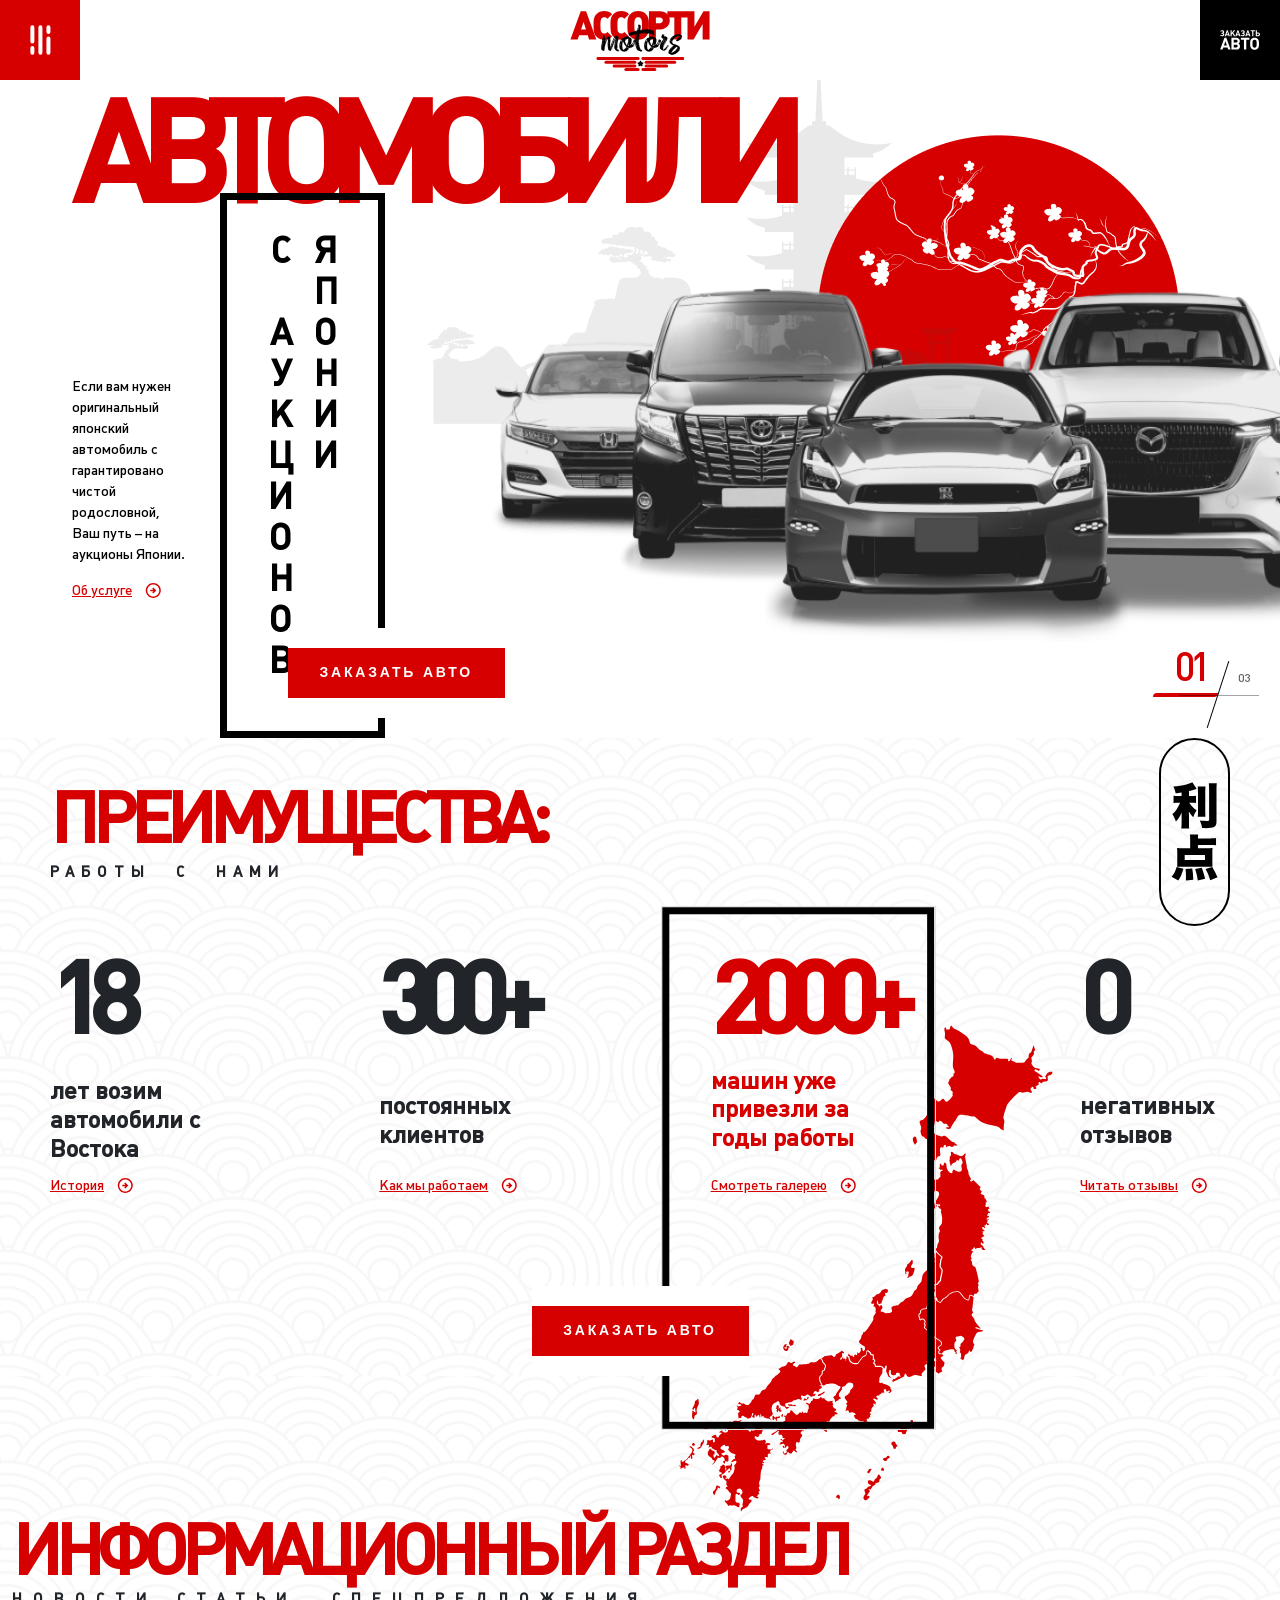
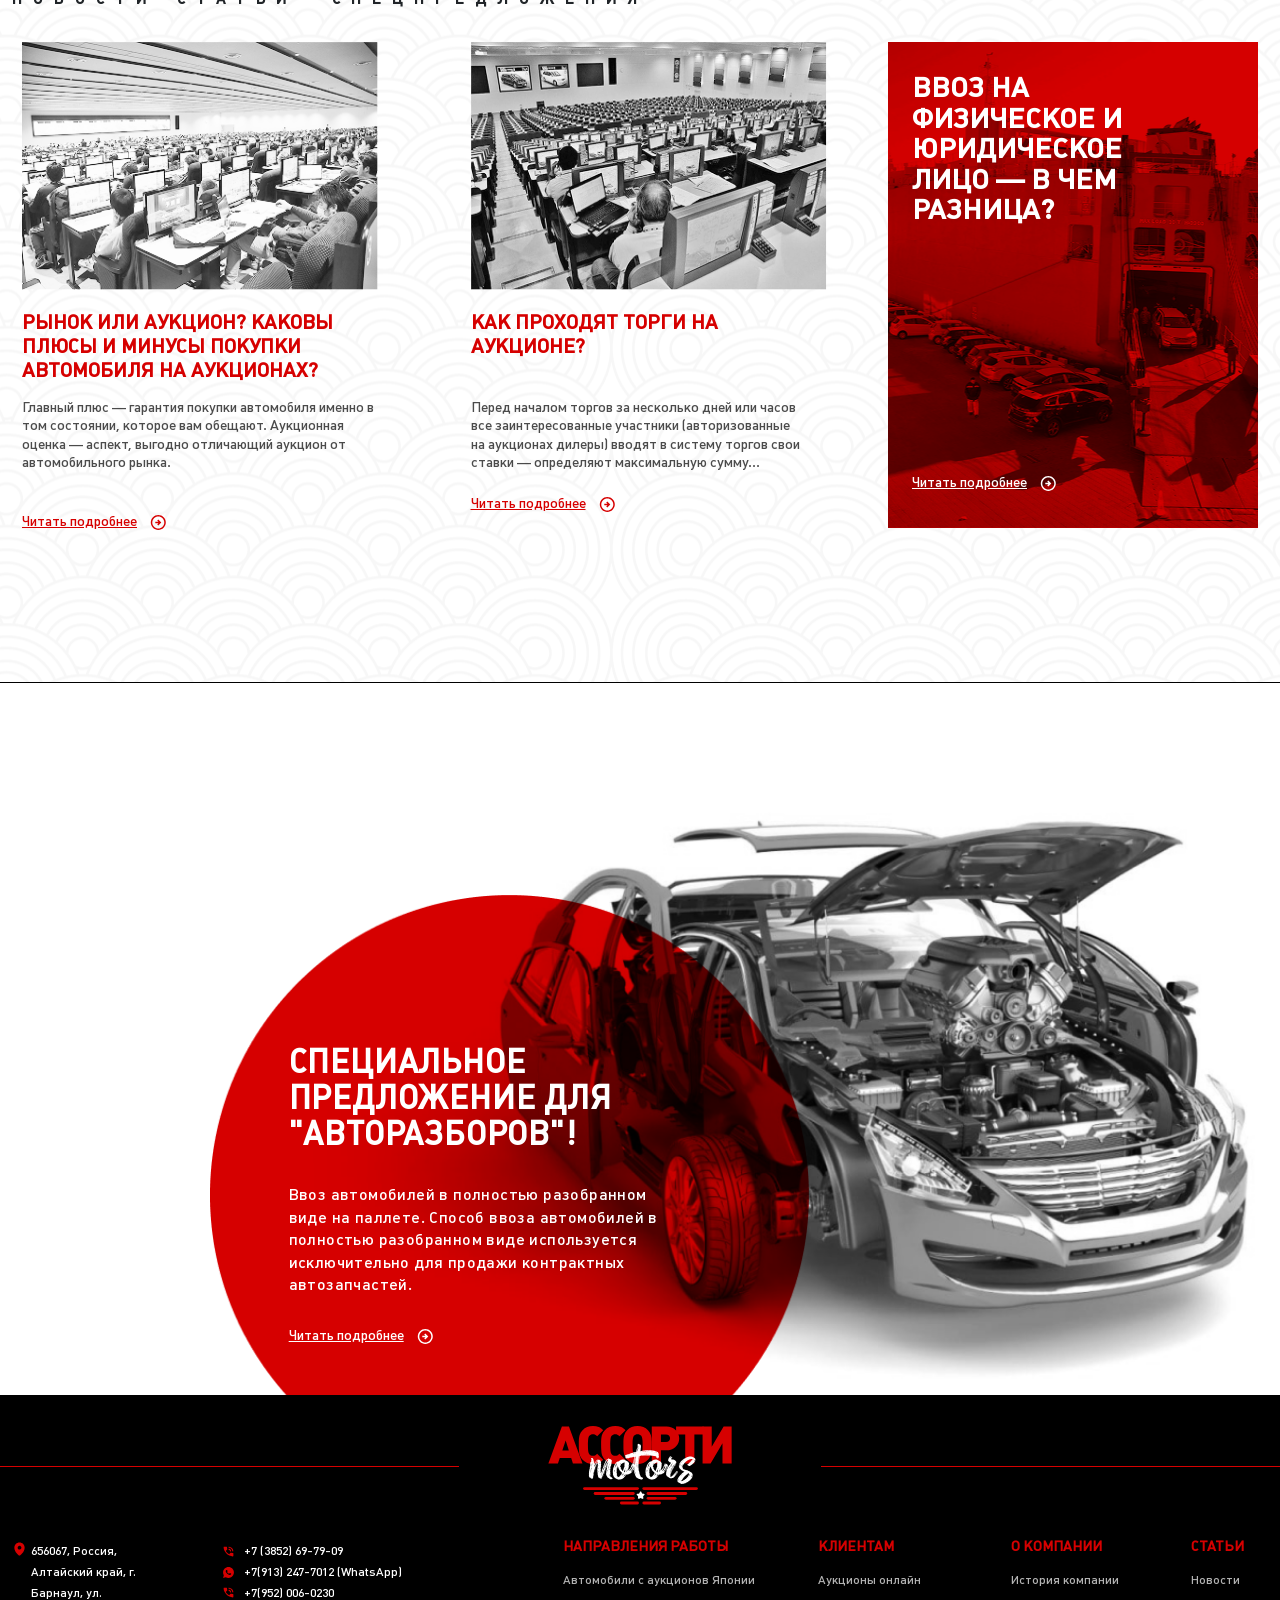
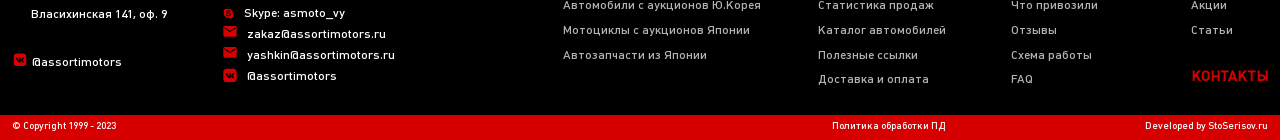
==== index.html @ ff74ffc9 "m" ====
<!DOCTYPE html>
<html lang="en">

<head>
    <meta charset="UTF-8">
    <meta name="viewport" content="width=device-width, initial-scale=1.0">
    <title>Assorti</title>
    <link rel="icon" href="img/logo.svg">
    <!-- <link rel="stylesheet" href="fonts/plumb-medium/stylesheet.css"> -->
    <link rel="stylesheet" href="fonts/plumb-medium/stylesheet.css">
    <link rel="stylesheet" href="scss/base/normalize.css">
    <link rel="stylesheet" href="https://cdn.jsdelivr.net/npm/swiper@11/swiper-bundle.min.css">
    <link rel="stylesheet" href="bootstrap-5.3.7-dist/css/bootstrap.min.css">
    <link rel="stylesheet" href="css/style.css">
</head>

<body>
    <header class="header">
        <div class="header__container">
            <div class="header__menu-btn">
                <img src="img/icons/3-chiziq.svg" alt="Menu icon">
            </div>
            <div class="header__logo">
                <img class="nimadir4" src="img/logo-2.svg" alt="Logo">
                <img class="nimadir5" src="img/logo-3.svg" alt="">
            </div>
            <div class="header__order-btn">
                <img src="img/icons/zakaz-avto.svg" alt="Order car icon">
            </div>
            <div class="icon-wrapper">
                <img class="icon-wrapper__s" src="img/icons/S.svg" alt="S icon">
                <img class="icon-wrapper__phone" src="img/icons/phone2.svg" alt="Phone icon">
                <div class="icon-wrapper__car-box">
                    <img class="icon-wrapper__car" src="img/icons/car.svg" alt="Car icon">
                </div>
            </div>

        </div>
    </header>

    <main>

        <section class="main-sec">
            <div class="container">
                <div class="title">
                    <h1>автомобили</h1>
                </div>
                <div class="row">
                    <div class="col-lg-4 main-col">
                        <div class="main-text">
                            <p>Если вам нужен оригинальный японский автомобиль с гарантировано чистой родословной, Ваш
                                путь – на
                                аукционы Японии.</p>
                            <div class="info-card__link-wrap nimadir7">
                                <a href="#" class="info-card__link nimadir9">Об услуге</a>
                                <svg class="info-card__icon" width="16" height="16" viewBox="0 0 16 16" fill="none"
                                    xmlns="http://www.w3.org/2000/svg">
                                    <path
                                        d="M8.28516 11.4438L11.2852 8.44385L8.28516 5.44385L7.23516 6.49385L8.43516 7.69385H5.28516V9.19385H8.43516L7.23516 10.3938L8.28516 11.4438ZM8.28516 15.9438C7.24766 15.9438 6.27266 15.7468 5.36016 15.3528C4.44766 14.9588 3.65391 14.4246 2.97891 13.7501C2.30391 13.0751 1.76966 12.2813 1.37616 11.3688C0.982656 10.4563 0.785656 9.48135 0.785156 8.44385C0.785156 7.40635 0.982156 6.43135 1.37616 5.51885C1.77016 4.60635 2.30441 3.8126 2.97891 3.1376C3.65391 2.4626 4.44766 1.92835 5.36016 1.53485C6.27266 1.14135 7.24766 0.944348 8.28516 0.943848C9.32266 0.943848 10.2977 1.14085 11.2102 1.53485C12.1227 1.92885 12.9164 2.4631 13.5914 3.1376C14.2664 3.8126 14.8009 4.60635 15.1949 5.51885C15.5889 6.43135 15.7857 7.40635 15.7852 8.44385C15.7852 9.48135 15.5882 10.4563 15.1942 11.3688C14.8002 12.2813 14.2659 13.0751 13.5914 13.7501C12.9164 14.4251 12.1227 14.9596 11.2102 15.3536C10.2977 15.7476 9.32266 15.9443 8.28516 15.9438ZM8.28516 14.4438C9.96016 14.4438 11.3789 13.8626 12.5414 12.7001C13.7039 11.5376 14.2852 10.1188 14.2852 8.44385C14.2852 6.76885 13.7039 5.3501 12.5414 4.1876C11.3789 3.0251 9.96016 2.44385 8.28516 2.44385C6.61016 2.44385 5.19141 3.0251 4.02891 4.1876C2.86641 5.3501 2.28516 6.76885 2.28516 8.44385C2.28516 10.1188 2.86641 11.5376 4.02891 12.7001C5.19141 13.8626 6.61016 14.4438 8.28516 14.4438Z"
                                        fill="#D60000" />
                                </svg>
                            </div>
                        </div>
                        <div class="main-word">
                            <h3 class="break-word">
                                <span>с аукционов</span>
                                <span>японии</span>
                            </h3>
                        </div>

                        <div class="main-btn">
                            <a href="#!" class="red-btn">заказать авто</a>
                        </div>
                    </div>

                    <div class="col-lg-8 p-0">
                        <div class="main-content">
                            <div class="main-slide">

                                <div class="swiper-wrapper">
                                    <div class="swiper-slide">
                                        <img class="pc-slide-img" src="img/index-avto-img.png" alt="">
                                        <img class="meida-slide-img" src="img/media-slide-img.png" alt="">
                                    </div>
                                    <div class="swiper-slide">
                                        <img class="pc-slide-img" src="img/index-avto-img.png" alt="">
                                        <img class="meida-slide-img" src="img/media-slide-img.png" alt="">
                                    </div>
                                    <div class="swiper-slide">
                                        <img class="pc-slide-img" src="img/index-avto-img.png" alt="">
                                        <img class="meida-slide-img" src="img/media-slide-img.png" alt="">
                                    </div>
                                </div>

                                <div class="pagination-container">
                                    <div class="swiper-pagination2"></div>
                                    <div class="swiper-pagination"></div>
                                </div>

                            </div>
                        </div>
                    </div>
                </div>
            </div>
        </section>

        <section class="benefits-section">
            <header class="info-section__header container-2">
                <div class="info-section__text-block">
                    <h1 class="info-section__title section-title">преимущества:</h1>
                    <ul class="info-section__list">
                        <li class="info-section__list-item">работы</li>
                        <li class="info-section__list-item">с</li>
                        <li class="info-section__list-item">нами</li>
                    </ul>
                </div>
                <div class="info-section__image-block">
                    <img class="info-section__image" src="img/icons/japan-word.svg" alt="Япония so‘zi">
                </div>
            </header>
            <div class="nimadir11">
                <div class="nimadir3 container-2">
                    <article class="info-card__item">
                        <h1 class="info-card__number">18</h1>
                        <b class="info-card__subtitle">лет возим автомобили с Востока</b>
                        <div class="info-card__link-wrap nimadir7">
                            <a href="#" class="info-card__link nimadir9">История</a>
                            <svg class="info-card__icon" width="16" height="16" viewBox="0 0 16 16" fill="none"
                                xmlns="http://www.w3.org/2000/svg">
                                <path
                                    d="M8.28516 11.4438L11.2852 8.44385L8.28516 5.44385L7.23516 6.49385L8.43516 7.69385H5.28516V9.19385H8.43516L7.23516 10.3938L8.28516 11.4438ZM8.28516 15.9438C7.24766 15.9438 6.27266 15.7468 5.36016 15.3528C4.44766 14.9588 3.65391 14.4246 2.97891 13.7501C2.30391 13.0751 1.76966 12.2813 1.37616 11.3688C0.982656 10.4563 0.785656 9.48135 0.785156 8.44385C0.785156 7.40635 0.982156 6.43135 1.37616 5.51885C1.77016 4.60635 2.30441 3.8126 2.97891 3.1376C3.65391 2.4626 4.44766 1.92835 5.36016 1.53485C6.27266 1.14135 7.24766 0.944348 8.28516 0.943848C9.32266 0.943848 10.2977 1.14085 11.2102 1.53485C12.1227 1.92885 12.9164 2.4631 13.5914 3.1376C14.2664 3.8126 14.8009 4.60635 15.1949 5.51885C15.5889 6.43135 15.7857 7.40635 15.7852 8.44385C15.7852 9.48135 15.5882 10.4563 15.1942 11.3688C14.8002 12.2813 14.2659 13.0751 13.5914 13.7501C12.9164 14.4251 12.1227 14.9596 11.2102 15.3536C10.2977 15.7476 9.32266 15.9443 8.28516 15.9438ZM8.28516 14.4438C9.96016 14.4438 11.3789 13.8626 12.5414 12.7001C13.7039 11.5376 14.2852 10.1188 14.2852 8.44385C14.2852 6.76885 13.7039 5.3501 12.5414 4.1876C11.3789 3.0251 9.96016 2.44385 8.28516 2.44385C6.61016 2.44385 5.19141 3.0251 4.02891 4.1876C2.86641 5.3501 2.28516 6.76885 2.28516 8.44385C2.28516 10.1188 2.86641 11.5376 4.02891 12.7001C5.19141 13.8626 6.61016 14.4438 8.28516 14.4438Z"
                                    fill="#D60000" />
                            </svg>
                        </div>
                    </article>
                    <article class="info-card__item">
                        <h1 class="info-card__number">300+</h1>
                        <b class="info-card__subtitle">постоянных клиентов</b>
                        <div class="info-card__link-wrap nimadir7">
                            <a href="#" class="info-card__link nimadir9">Как мы работаем</a>
                            <svg class="info-card__icon" width="16" height="16" viewBox="0 0 16 16" fill="none"
                                xmlns="http://www.w3.org/2000/svg">
                                <path
                                    d="M8.28516 11.4438L11.2852 8.44385L8.28516 5.44385L7.23516 6.49385L8.43516 7.69385H5.28516V9.19385H8.43516L7.23516 10.3938L8.28516 11.4438ZM8.28516 15.9438C7.24766 15.9438 6.27266 15.7468 5.36016 15.3528C4.44766 14.9588 3.65391 14.4246 2.97891 13.7501C2.30391 13.0751 1.76966 12.2813 1.37616 11.3688C0.982656 10.4563 0.785656 9.48135 0.785156 8.44385C0.785156 7.40635 0.982156 6.43135 1.37616 5.51885C1.77016 4.60635 2.30441 3.8126 2.97891 3.1376C3.65391 2.4626 4.44766 1.92835 5.36016 1.53485C6.27266 1.14135 7.24766 0.944348 8.28516 0.943848C9.32266 0.943848 10.2977 1.14085 11.2102 1.53485C12.1227 1.92885 12.9164 2.4631 13.5914 3.1376C14.2664 3.8126 14.8009 4.60635 15.1949 5.51885C15.5889 6.43135 15.7857 7.40635 15.7852 8.44385C15.7852 9.48135 15.5882 10.4563 15.1942 11.3688C14.8002 12.2813 14.2659 13.0751 13.5914 13.7501C12.9164 14.4251 12.1227 14.9596 11.2102 15.3536C10.2977 15.7476 9.32266 15.9443 8.28516 15.9438ZM8.28516 14.4438C9.96016 14.4438 11.3789 13.8626 12.5414 12.7001C13.7039 11.5376 14.2852 10.1188 14.2852 8.44385C14.2852 6.76885 13.7039 5.3501 12.5414 4.1876C11.3789 3.0251 9.96016 2.44385 8.28516 2.44385C6.61016 2.44385 5.19141 3.0251 4.02891 4.1876C2.86641 5.3501 2.28516 6.76885 2.28516 8.44385C2.28516 10.1188 2.86641 11.5376 4.02891 12.7001C5.19141 13.8626 6.61016 14.4438 8.28516 14.4438Z"
                                    fill="#D60000" />
                            </svg>
                        </div>
                    </article>
                    <article class="info-card__item letter-wide info-card__item--gallery">
                        <div class="nimadir10">
                            <h1 class="info-card__number info-card__number--gallery">2000+</h1>
                            <b class="info-card__subtitle info-card__subtitle--gallery">
                                машин уже привезли за годы работы
                            </b>
                        </div>
                        <div class="info-card__link-wrap info-card__link-wrap--gallery">
                            <a href="#" class="info-card__link info-card__link--gallery nimadir9">Смотреть галерею</a>
                            <svg class="info-card__icon info-card__icon--gallery" width="16" height="16"
                                viewBox="0 0 16 16" fill="none" xmlns="http://www.w3.org/2000/svg">
                                <path
                                    d="M8.28516 11.4438L11.2852 8.44385L8.28516 5.44385L7.23516 6.49385L8.43516 7.69385H5.28516V9.19385H8.43516L7.23516 10.3938L8.28516 11.4438ZM8.28516 15.9438C7.24766 15.9438 6.27266 15.7468 5.36016 15.3528C4.44766 14.9588 3.65391 14.4246 2.97891 13.7501C2.30391 13.0751 1.76966 12.2813 1.37616 11.3688C0.982656 10.4563 0.785656 9.48135 0.785156 8.44385C0.785156 7.40635 0.982156 6.43135 1.37616 5.51885C1.77016 4.60635 2.30441 3.8126 2.97891 3.1376C3.65391 2.4626 4.44766 1.92835 5.36016 1.53485C6.27266 1.14135 7.24766 0.944348 8.28516 0.943848C9.32266 0.943848 10.2977 1.14085 11.2102 1.53485C12.1227 1.92885 12.9164 2.4631 13.5914 3.1376C14.2664 3.8126 14.8009 4.60635 15.1949 5.51885C15.5889 6.43135 15.7857 7.40635 15.7852 8.44385C15.7852 9.48135 15.5882 10.4563 15.1942 11.3688C14.8002 12.2813 14.2659 13.0751 13.5914 13.7501C12.9164 14.4251 12.1227 14.9596 11.2102 15.3536C10.2977 15.7476 9.32266 15.9443 8.28516 15.9438ZM8.28516 14.4438C9.96016 14.4438 11.3789 13.8626 12.5414 12.7001C13.7039 11.5376 14.2852 10.1188 14.2852 8.44385C14.2852 6.76885 13.7039 5.3501 12.5414 4.1876C11.3789 3.0251 9.96016 2.44385 8.28516 2.44385C6.61016 2.44385 5.19141 3.0251 4.02891 4.1876C2.86641 5.3501 2.28516 6.76885 2.28516 8.44385C2.28516 10.1188 2.86641 11.5376 4.02891 12.7001C5.19141 13.8626 6.61016 14.4438 8.28516 14.4438Z"
                                    fill="#D60000" />
                            </svg>
                        </div>
                        <img class="japan-map" src="img/japan-map.svg" alt="">
                        <img class="border" src="img/icons/img.svg" alt="">
                    </article>
                    <article class="info-card__item">
                        <h1 class="info-card__number">0</h1>
                        <b class="info-card__subtitle">негативных отзывов</b>
                        <div class="info-card__link-wrap nimadir7">
                            <a href="#" class="info-card__link nimadir9">Читать отзывы</a>
                            <svg class="info-card__icon" width="16" height="16" viewBox="0 0 16 16" fill="none"
                                xmlns="http://www.w3.org/2000/svg">
                                <path
                                    d="M8.28516 11.4438L11.2852 8.44385L8.28516 5.44385L7.23516 6.49385L8.43516 7.69385H5.28516V9.19385H8.43516L7.23516 10.3938L8.28516 11.4438ZM8.28516 15.9438C7.24766 15.9438 6.27266 15.7468 5.36016 15.3528C4.44766 14.9588 3.65391 14.4246 2.97891 13.7501C2.30391 13.0751 1.76966 12.2813 1.37616 11.3688C0.982656 10.4563 0.785656 9.48135 0.785156 8.44385C0.785156 7.40635 0.982156 6.43135 1.37616 5.51885C1.77016 4.60635 2.30441 3.8126 2.97891 3.1376C3.65391 2.4626 4.44766 1.92835 5.36016 1.53485C6.27266 1.14135 7.24766 0.944348 8.28516 0.943848C9.32266 0.943848 10.2977 1.14085 11.2102 1.53485C12.1227 1.92885 12.9164 2.4631 13.5914 3.1376C14.2664 3.8126 14.8009 4.60635 15.1949 5.51885C15.5889 6.43135 15.7857 7.40635 15.7852 8.44385C15.7852 9.48135 15.5882 10.4563 15.1942 11.3688C14.8002 12.2813 14.2659 13.0751 13.5914 13.7501C12.9164 14.4251 12.1227 14.9596 11.2102 15.3536C10.2977 15.7476 9.32266 15.9443 8.28516 15.9438ZM8.28516 14.4438C9.96016 14.4438 11.3789 13.8626 12.5414 12.7001C13.7039 11.5376 14.2852 10.1188 14.2852 8.44385C14.2852 6.76885 13.7039 5.3501 12.5414 4.1876C11.3789 3.0251 9.96016 2.44385 8.28516 2.44385C6.61016 2.44385 5.19141 3.0251 4.02891 4.1876C2.86641 5.3501 2.28516 6.76885 2.28516 8.44385C2.28516 10.1188 2.86641 11.5376 4.02891 12.7001C5.19141 13.8626 6.61016 14.4438 8.28516 14.4438Z"
                                    fill="#D60000" />
                            </svg>
                        </div>
                    </article>
                    <div class="order-btn-wrapper">
                        <button class="order-btn">заказать авто</button>
                    </div>
                </div>
                <div class="index-advan-btn">
                    <a href="#!" class="red-btn">заказать авто</a>
                </div>
            </div>
        </section>

        <section class="info-section">
            <header class="info-section__header container">
                <h1 class="info-section__title">информационный раздел</h1>
                <ul class="info-section__nav">
                    <div class="nimadir8">
                        <li class="info-section__nav-item">новости</li>
                        <li class="info-section__nav-item">статьи</li>
                    </div>
                    <li class="info-section__nav-item">спецпредложения</li>
                </ul>
            </header>

            <div class="info-section__articles container">
                <article class="info-card">
                    <div class="info-card__image">
                        <img src="img/product-img/place-work-1.png" alt="">
                    </div>
                    <div class="info-card__content">
                        <h2 class="info-card__title">Рынок или аукцион? Каковы плюсы и минусы покупки автомобиля на
                            аукционах?</h2>
                        <p class="info-card__text">
                            Главный плюс — гарантия покупки автомобиля именно в том состоянии, которое вам обещают.
                            Аукционная оценка — аспект, выгодно отличающий аукцион от автомобильного рынка.
                        </p>
                        <div class="info-card__link-wrap">
                            <a href="#" class="info-card__link">Читать подробнее</a>
                            <svg width="16" height="16" viewBox="0 0 16 16" fill="none"
                                xmlns="http://www.w3.org/2000/svg">
                                <path
                                    d="M8.28516 11.4438L11.2852 8.44385L8.28516 5.44385L7.23516 6.49385L8.43516 7.69385H5.28516V9.19385H8.43516L7.23516 10.3938L8.28516 11.4438ZM8.28516 15.9438C7.24766 15.9438 6.27266 15.7468 5.36016 15.3528C4.44766 14.9588 3.65391 14.4246 2.97891 13.7501C2.30391 13.0751 1.76966 12.2813 1.37616 11.3688C0.982656 10.4563 0.785656 9.48135 0.785156 8.44385C0.785156 7.40635 0.982156 6.43135 1.37616 5.51885C1.77016 4.60635 2.30441 3.8126 2.97891 3.1376C3.65391 2.4626 4.44766 1.92835 5.36016 1.53485C6.27266 1.14135 7.24766 0.944348 8.28516 0.943848C9.32266 0.943848 10.2977 1.14085 11.2102 1.53485C12.1227 1.92885 12.9164 2.4631 13.5914 3.1376C14.2664 3.8126 14.8009 4.60635 15.1949 5.51885C15.5889 6.43135 15.7857 7.40635 15.7852 8.44385C15.7852 9.48135 15.5882 10.4563 15.1942 11.3688C14.8002 12.2813 14.2659 13.0751 13.5914 13.7501C12.9164 14.4251 12.1227 14.9596 11.2102 15.3536C10.2977 15.7476 9.32266 15.9443 8.28516 15.9438ZM8.28516 14.4438C9.96016 14.4438 11.3789 13.8626 12.5414 12.7001C13.7039 11.5376 14.2852 10.1188 14.2852 8.44385C14.2852 6.76885 13.7039 5.3501 12.5414 4.1876C11.3789 3.0251 9.96016 2.44385 8.28516 2.44385C6.61016 2.44385 5.19141 3.0251 4.02891 4.1876C2.86641 5.3501 2.28516 6.76885 2.28516 8.44385C2.28516 10.1188 2.86641 11.5376 4.02891 12.7001C5.19141 13.8626 6.61016 14.4438 8.28516 14.4438Z"
                                    fill="#D60000" />
                            </svg>

                        </div>
                    </div>
                </article>

                <article class="info-card">
                    <div class="info-card__image">
                        <img src="img/product-img/place-work-2.png" alt="">
                    </div>
                    <div class="info-card__content">
                        <h2 class="info-card__title auction-heading">Как проходят торги на аукционе?</h2>
                        <p class="info-card__text auction-description">
                            Перед началом торгов за несколько дней или часов все заинтересованные участники
                            (авторизованные
                            на аукционах дилеры) вводят в систему торгов свои ставки — определяют максимальную сумму...
                        </p>
                        <div class="info-card__link-wrap">
                            <a href="#" class="info-card__link">Читать подробнее</a>
                            <svg width="16" height="16" viewBox="0 0 16 16" fill="none"
                                xmlns="http://www.w3.org/2000/svg">
                                <path
                                    d="M8.28516 11.4438L11.2852 8.44385L8.28516 5.44385L7.23516 6.49385L8.43516 7.69385H5.28516V9.19385H8.43516L7.23516 10.3938L8.28516 11.4438ZM8.28516 15.9438C7.24766 15.9438 6.27266 15.7468 5.36016 15.3528C4.44766 14.9588 3.65391 14.4246 2.97891 13.7501C2.30391 13.0751 1.76966 12.2813 1.37616 11.3688C0.982656 10.4563 0.785656 9.48135 0.785156 8.44385C0.785156 7.40635 0.982156 6.43135 1.37616 5.51885C1.77016 4.60635 2.30441 3.8126 2.97891 3.1376C3.65391 2.4626 4.44766 1.92835 5.36016 1.53485C6.27266 1.14135 7.24766 0.944348 8.28516 0.943848C9.32266 0.943848 10.2977 1.14085 11.2102 1.53485C12.1227 1.92885 12.9164 2.4631 13.5914 3.1376C14.2664 3.8126 14.8009 4.60635 15.1949 5.51885C15.5889 6.43135 15.7857 7.40635 15.7852 8.44385C15.7852 9.48135 15.5882 10.4563 15.1942 11.3688C14.8002 12.2813 14.2659 13.0751 13.5914 13.7501C12.9164 14.4251 12.1227 14.9596 11.2102 15.3536C10.2977 15.7476 9.32266 15.9443 8.28516 15.9438ZM8.28516 14.4438C9.96016 14.4438 11.3789 13.8626 12.5414 12.7001C13.7039 11.5376 14.2852 10.1188 14.2852 8.44385C14.2852 6.76885 13.7039 5.3501 12.5414 4.1876C11.3789 3.0251 9.96016 2.44385 8.28516 2.44385C6.61016 2.44385 5.19141 3.0251 4.02891 4.1876C2.86641 5.3501 2.28516 6.76885 2.28516 8.44385C2.28516 10.1188 2.86641 11.5376 4.02891 12.7001C5.19141 13.8626 6.61016 14.4438 8.28516 14.4438Z"
                                    fill="#D60000" />
                            </svg>

                        </div>
                    </div>
                </article>

                <article class="import-difference-card">
                    <div class="info-card__header">
                        <h2 class="info-card__title">Ввоз на физическое и юридическое лицо — в чем разница?</h2>
                    </div>
                    <div class="info-card__footer">
                        <a class="info-card__link" href="#">Читать подробнее</a>
                        <svg class="info-card__icon" width="16" height="16" viewBox="0 0 16 16" fill="none"
                            xmlns="http://www.w3.org/2000/svg">
                            <path
                                d="M8.28516 11.4438L11.2852 8.44385L8.28516 5.44385L7.23516 6.49385L8.43516 7.69385H5.28516V9.19385H8.43516L7.23516 10.3938L8.28516 11.4438ZM8.28516 15.9438C7.24766 15.9438 6.27266 15.7468 5.36016 15.3528C4.44766 14.9588 3.65391 14.4246 2.97891 13.7501C2.30391 13.0751 1.76966 12.2813 1.37616 11.3688C0.982656 10.4563 0.785656 9.48135 0.785156 8.44385C0.785156 7.40635 0.982156 6.43135 1.37616 5.51885C1.77016 4.60635 2.30441 3.8126 2.97891 3.1376C3.65391 2.4626 4.44766 1.92835 5.36016 1.53485C6.27266 1.14135 7.24766 0.944348 8.28516 0.943848C9.32266 0.943848 10.2977 1.14085 11.2102 1.53485C12.1227 1.92885 12.9164 2.4631 13.5914 3.1376C14.2664 3.8126 14.8009 4.60635 15.1949 5.51885C15.5889 6.43135 15.7857 7.40635 15.7852 8.44385C15.7852 9.48135 15.5882 10.4563 15.1942 11.3688C14.8002 12.2813 14.2659 13.0751 13.5914 13.7501C12.9164 14.4251 12.1227 14.9596 11.2102 15.3536C10.2977 15.7476 9.32266 15.9443 8.28516 15.9438ZM8.28516 14.4438C9.96016 14.4438 11.3789 13.8626 12.5414 12.7001C13.7039 11.5376 14.2852 10.1188 14.2852 8.44385C14.2852 6.76885 13.7039 5.3501 12.5414 4.1876C11.3789 3.0251 9.96016 2.44385 8.28516 2.44385C6.61016 2.44385 5.19141 3.0251 4.02891 4.1876C2.86641 5.3501 2.28516 6.76885 2.28516 8.44385C2.28516 10.1188 2.86641 11.5376 4.02891 12.7001C5.19141 13.8626 6.61016 14.4438 8.28516 14.4438Z"
                                fill="#D60000" />
                        </svg>
                    </div>
                </article>

            </div>
        </section>

        <section class="section">
            <div class="container">
                <div class="row justify-content-end">
                    <div class="col-lg-11 end-col">
                        <div class="end-slide">
                            <div class="swiper special-offers__swiper">
                                <div class="swiper-wrapper">

                                    <!-- Slide 1 -->
                                    <div class="swiper-slide">
                                        <div class="end-block">
                                            <img class="end-round" src="img/index-about-round.png" alt="">
                                            <div class="special-offer">
                                                <div class="special-offer__content">
                                                    <div class="special-offer__circle">
                                                        <h2 class="special-offer__title">
                                                            Специальное предложение для "авторазборов"!
                                                        </h2>
                                                        <p class="special-offer__desc">
                                                            Ввоз автомобилей в полностью разобранном виде на паллете.
                                                            Способ ввоза автомобилей в полностью разобранном виде
                                                            используется
                                                            исключительно для продажи контрактных автозапчастей.
                                                        </p>
                                                        <div class="info-card__footer">
                                                            <a class="info-card__link" href="#">Читать подробнее</a>
                                                            <svg class="info-card__icon" width="16" height="16"
                                                                viewBox="0 0 16 16" fill="none"
                                                                xmlns="http://www.w3.org/2000/svg">
                                                                <path
                                                                    d="M8.28516 11.4438L11.2852 8.44385L8.28516 5.44385L7.23516 6.49385L8.43516 7.69385H5.28516V9.19385H8.43516L7.23516 10.3938L8.28516 11.4438ZM8.28516 15.9438C7.24766 15.9438 6.27266 15.7468 5.36016 15.3528C4.44766 14.9588 3.65391 14.4246 2.97891 13.7501C2.30391 13.0751 1.76966 12.2813 1.37616 11.3688C0.982656 10.4563 0.785656 9.48135 0.785156 8.44385C0.785156 7.40635 0.982156 6.43135 1.37616 5.51885C1.77016 4.60635 2.30441 3.8126 2.97891 3.1376C3.65391 2.4626 4.44766 1.92835 5.36016 1.53485C6.27266 1.14135 7.24766 0.944348 8.28516 0.943848C9.32266 0.943848 10.2977 1.14085 11.2102 1.53485C12.1227 1.92885 12.9164 2.4631 13.5914 3.1376C14.2664 3.8126 14.8009 4.60635 15.1949 5.51885C15.5889 6.43135 15.7857 7.40635 15.7852 8.44385C15.7852 9.48135 15.5882 10.4563 15.1942 11.3688C14.8002 12.2813 14.2659 13.0751 13.5914 13.7501C12.9164 14.4251 12.1227 14.9596 11.2102 15.3536C10.2977 15.7476 9.32266 15.9443 8.28516 15.9438ZM8.28516 14.4438C9.96016 14.4438 11.3789 13.8626 12.5414 12.7001C13.7039 11.5376 14.2852 10.1188 14.2852 8.44385C14.2852 6.76885 13.7039 5.3501 12.5414 4.1876C11.3789 3.0251 9.96016 2.44385 8.28516 2.44385C6.61016 2.44385 5.19141 3.0251 4.02891 4.1876C2.86641 5.3501 2.28516 6.76885 2.28516 8.44385C2.28516 10.1188 2.86641 11.5376 4.02891 12.7001C5.19141 13.8626 6.61016 14.4438 8.28516 14.4438Z"
                                                                    fill="#D60000" />
                                                            </svg>
                                                        </div>
                                                    </div>
                                                </div>

                                            </div>
                                            <div class="end-slide-content">
                                                <img src="img/index-end.png" alt="Car">
                                            </div>
                                        </div>
                                    </div>

                                    <!-- Slide 2 -->
                                    <div class="swiper-slide">
                                        <div class="end-block">
                                            <img class="end-round" src="img/index-about-round.png" alt="">
                                            <div class="special-offer">
                                                <div class="special-offer__content">
                                                    <div class="special-offer__circle">
                                                        <h2 class="special-offer__title">
                                                            Специальное предложение для "авторазборов"!
                                                        </h2>
                                                        <p class="special-offer__desc">
                                                            Ввоз автомобилей в полностью разобранном виде на паллете.
                                                            Способ ввоза автомобилей в полностью разобранном виде
                                                            используется
                                                            исключительно для продажи контрактных автозапчастей.
                                                        </p>
                                                        <div class="info-card__footer">
                                                            <a class="info-card__link" href="#">Читать подробнее</a>
                                                            <svg class="info-card__icon" width="16" height="16"
                                                                viewBox="0 0 16 16" fill="none"
                                                                xmlns="http://www.w3.org/2000/svg">
                                                                <path
                                                                    d="M8.28516 11.4438L11.2852 8.44385L8.28516 5.44385L7.23516 6.49385L8.43516 7.69385H5.28516V9.19385H8.43516L7.23516 10.3938L8.28516 11.4438ZM8.28516 15.9438C7.24766 15.9438 6.27266 15.7468 5.36016 15.3528C4.44766 14.9588 3.65391 14.4246 2.97891 13.7501C2.30391 13.0751 1.76966 12.2813 1.37616 11.3688C0.982656 10.4563 0.785656 9.48135 0.785156 8.44385C0.785156 7.40635 0.982156 6.43135 1.37616 5.51885C1.77016 4.60635 2.30441 3.8126 2.97891 3.1376C3.65391 2.4626 4.44766 1.92835 5.36016 1.53485C6.27266 1.14135 7.24766 0.944348 8.28516 0.943848C9.32266 0.943848 10.2977 1.14085 11.2102 1.53485C12.1227 1.92885 12.9164 2.4631 13.5914 3.1376C14.2664 3.8126 14.8009 4.60635 15.1949 5.51885C15.5889 6.43135 15.7857 7.40635 15.7852 8.44385C15.7852 9.48135 15.5882 10.4563 15.1942 11.3688C14.8002 12.2813 14.2659 13.0751 13.5914 13.7501C12.9164 14.4251 12.1227 14.9596 11.2102 15.3536C10.2977 15.7476 9.32266 15.9443 8.28516 15.9438ZM8.28516 14.4438C9.96016 14.4438 11.3789 13.8626 12.5414 12.7001C13.7039 11.5376 14.2852 10.1188 14.2852 8.44385C14.2852 6.76885 13.7039 5.3501 12.5414 4.1876C11.3789 3.0251 9.96016 2.44385 8.28516 2.44385C6.61016 2.44385 5.19141 3.0251 4.02891 4.1876C2.86641 5.3501 2.28516 6.76885 2.28516 8.44385C2.28516 10.1188 2.86641 11.5376 4.02891 12.7001C5.19141 13.8626 6.61016 14.4438 8.28516 14.4438Z"
                                                                    fill="#D60000" />
                                                            </svg>
                                                        </div>
                                                    </div>
                                                </div>

                                            </div>
                                            <div class="end-slide-content">
                                                <img src="img/index-end.png" alt="Car">
                                            </div>
                                        </div>
                                    </div>
                                    <!-- 3 slide -->
                                    <div class="swiper-slide">
                                        <div class="end-block">
                                            <img class="end-round" src="img/index-about-round.png" alt="">
                                            <div class="special-offer">
                                                <div class="special-offer__content">
                                                    <div class="special-offer__circle">
                                                        <h2 class="special-offer__title">
                                                            Специальное предложение для "авторазборов"!
                                                        </h2>
                                                        <p class="special-offer__desc">
                                                            Ввоз автомобилей в полностью разобранном виде на паллете.
                                                            Способ ввоза автомобилей в полностью разобранном виде
                                                            используется
                                                            исключительно для продажи контрактных автозапчастей.
                                                        </p>
                                                        <div class="info-card__footer">
                                                            <a class="info-card__link" href="#">Читать подробнее</a>
                                                            <svg class="info-card__icon" width="16" height="16"
                                                                viewBox="0 0 16 16" fill="none"
                                                                xmlns="http://www.w3.org/2000/svg">
                                                                <path
                                                                    d="M8.28516 11.4438L11.2852 8.44385L8.28516 5.44385L7.23516 6.49385L8.43516 7.69385H5.28516V9.19385H8.43516L7.23516 10.3938L8.28516 11.4438ZM8.28516 15.9438C7.24766 15.9438 6.27266 15.7468 5.36016 15.3528C4.44766 14.9588 3.65391 14.4246 2.97891 13.7501C2.30391 13.0751 1.76966 12.2813 1.37616 11.3688C0.982656 10.4563 0.785656 9.48135 0.785156 8.44385C0.785156 7.40635 0.982156 6.43135 1.37616 5.51885C1.77016 4.60635 2.30441 3.8126 2.97891 3.1376C3.65391 2.4626 4.44766 1.92835 5.36016 1.53485C6.27266 1.14135 7.24766 0.944348 8.28516 0.943848C9.32266 0.943848 10.2977 1.14085 11.2102 1.53485C12.1227 1.92885 12.9164 2.4631 13.5914 3.1376C14.2664 3.8126 14.8009 4.60635 15.1949 5.51885C15.5889 6.43135 15.7857 7.40635 15.7852 8.44385C15.7852 9.48135 15.5882 10.4563 15.1942 11.3688C14.8002 12.2813 14.2659 13.0751 13.5914 13.7501C12.9164 14.4251 12.1227 14.9596 11.2102 15.3536C10.2977 15.7476 9.32266 15.9443 8.28516 15.9438ZM8.28516 14.4438C9.96016 14.4438 11.3789 13.8626 12.5414 12.7001C13.7039 11.5376 14.2852 10.1188 14.2852 8.44385C14.2852 6.76885 13.7039 5.3501 12.5414 4.1876C11.3789 3.0251 9.96016 2.44385 8.28516 2.44385C6.61016 2.44385 5.19141 3.0251 4.02891 4.1876C2.86641 5.3501 2.28516 6.76885 2.28516 8.44385C2.28516 10.1188 2.86641 11.5376 4.02891 12.7001C5.19141 13.8626 6.61016 14.4438 8.28516 14.4438Z"
                                                                    fill="#D60000" />
                                                            </svg>
                                                        </div>
                                                    </div>
                                                </div>

                                            </div>
                                            <div class="end-slide-content">
                                                <img src="img/index-end.png" alt="Car">
                                            </div>
                                        </div>
                                    </div>
                                    <!-- 4 slide -->
                                    <div class="swiper-slide">
                                        <div class="end-block">
                                            <img class="end-round" src="img/index-about-round.png" alt="">
                                            <div class="special-offer">
                                                <div class="special-offer__content">
                                                    <div class="special-offer__circle">
                                                        <h2 class="special-offer__title">
                                                            Специальное предложение для "авторазборов"!
                                                        </h2>
                                                        <p class="special-offer__desc">
                                                            Ввоз автомобилей в полностью разобранном виде на паллете.
                                                            Способ ввоза автомобилей в полностью разобранном виде
                                                            используется
                                                            исключительно для продажи контрактных автозапчастей.
                                                        </p>
                                                        <div class="info-card__footer">
                                                            <a class="info-card__link" href="#">Читать подробнее</a>
                                                            <svg class="info-card__icon" width="16" height="16"
                                                                viewBox="0 0 16 16" fill="none"
                                                                xmlns="http://www.w3.org/2000/svg">
                                                                <path
                                                                    d="M8.28516 11.4438L11.2852 8.44385L8.28516 5.44385L7.23516 6.49385L8.43516 7.69385H5.28516V9.19385H8.43516L7.23516 10.3938L8.28516 11.4438ZM8.28516 15.9438C7.24766 15.9438 6.27266 15.7468 5.36016 15.3528C4.44766 14.9588 3.65391 14.4246 2.97891 13.7501C2.30391 13.0751 1.76966 12.2813 1.37616 11.3688C0.982656 10.4563 0.785656 9.48135 0.785156 8.44385C0.785156 7.40635 0.982156 6.43135 1.37616 5.51885C1.77016 4.60635 2.30441 3.8126 2.97891 3.1376C3.65391 2.4626 4.44766 1.92835 5.36016 1.53485C6.27266 1.14135 7.24766 0.944348 8.28516 0.943848C9.32266 0.943848 10.2977 1.14085 11.2102 1.53485C12.1227 1.92885 12.9164 2.4631 13.5914 3.1376C14.2664 3.8126 14.8009 4.60635 15.1949 5.51885C15.5889 6.43135 15.7857 7.40635 15.7852 8.44385C15.7852 9.48135 15.5882 10.4563 15.1942 11.3688C14.8002 12.2813 14.2659 13.0751 13.5914 13.7501C12.9164 14.4251 12.1227 14.9596 11.2102 15.3536C10.2977 15.7476 9.32266 15.9443 8.28516 15.9438ZM8.28516 14.4438C9.96016 14.4438 11.3789 13.8626 12.5414 12.7001C13.7039 11.5376 14.2852 10.1188 14.2852 8.44385C14.2852 6.76885 13.7039 5.3501 12.5414 4.1876C11.3789 3.0251 9.96016 2.44385 8.28516 2.44385C6.61016 2.44385 5.19141 3.0251 4.02891 4.1876C2.86641 5.3501 2.28516 6.76885 2.28516 8.44385C2.28516 10.1188 2.86641 11.5376 4.02891 12.7001C5.19141 13.8626 6.61016 14.4438 8.28516 14.4438Z"
                                                                    fill="#D60000" />
                                                            </svg>
                                                        </div>
                                                    </div>
                                                </div>

                                            </div>
                                            <div class="end-slide-content">
                                                <img src="img/index-end.png" alt="Car">
                                            </div>
                                        </div>
                                    </div>
                                </div>

                                <!-- Pagination -->
                                <div class="swiper-pagination special-offers__pagination"></div>
                            </div>
                        </div>
                    </div>
                </div>
            </div>
        </section>

    </main>

    <footer class="footer">
        <div class="footer__main">
            <!-- Logo -->
            <div class="footer-top">
                <div class="red__line"></div>
                <div class="footer__logo">
                    <img class="nimadir13" src="img/logo.svg" alt="Logo">
                    <img class="nimadir12" src="img/logo-4.svg" alt="">
                </div>
                <div class="red__line"></div>
                <div class="profile">
                    <img src="img/icons/3-nuqta.svg" alt="">
                </div>
            </div>
            <!-- Chap qism -->
            <div class="footer__orab-turuvchi container">
                <div class="footer__chap-qism">
                    <div class="footer__left">
                        <ul class="footer__contacts">
                            <li>
                                <img src="img/icons/location.svg" alt="location">
                                656067, Россия, Алтайский край, г. Барнаул, ул. Власихинская 141, оф. 9
                            </li>
                            <li class="nimadir">
                                <img src="img/icons/wk.svg" alt="vk">
                                @assortimotors
                            </li>
                        </ul>
                    </div>

                    <!-- O‘rta qism: Aloqa -->
                    <div class="footer__center">
                        <ul class="footer__phones">
                            <li>
                                <img src="img/icons/phone.svg" alt="phone">
                                +7 (3852) 69-79-09
                            </li>
                            <li>
                                <img src="img/icons/whatsapp.svg" alt="whatsapp">
                                +7(913) 247-7012 (WhatsApp)
                            </li>
                            <li>
                                <img src="img/icons/phone.svg" alt="phone">
                                +7(952) 006-0230
                            </li>
                            <li>
                                <img src="img/icons/skype.svg" alt="skype">
                                Skype: asmoto_vy
                            </li>
                            <li>
                                <img src="img/icons/mail.svg" alt="mail">
                                zakaz@assortimotors.ru
                            </li>
                            <li>
                                <img src="img/icons/mail.svg" alt="mail">
                                yashkin@assortimotors.ru
                            </li>
                            <li class="nimadir nimadir1">
                                <img src="img/icons/wk.svg" alt="vk">
                                @assortimotors
                            </li>
                        </ul>
                    </div>
                </div>

                <!-- Yo‘nalishlar -->
                <div class="footer__sections">
                    <div class="footer__column first">
                        <h4>НАПРАВЛЕНИЯ РАБОТЫ</h4>
                        <ul>
                            <li>Автомобили с аукционов Японии</li>
                            <li>Автомобили с аукционов Ю.Корея</li>
                            <li>Мотоциклы с аукционов Японии</li>
                            <li>Автозапчасти из Японии</li>
                        </ul>
                    </div>
                    <div class="footer__column second">
                        <h4>КЛИЕНТАМ</h4>
                        <ul>
                            <li>Аукционы онлайн</li>
                            <li>Статистика продаж</li>
                            <li>Каталог автомобилей</li>
                            <li>Полезные ссылки</li>
                            <li>Доставка и оплата</li>
                        </ul>
                    </div>
                    <div class="footer__column third">
                        <h4>О КОМПАНИИ</h4>
                        <ul>
                            <li>История компании</li>
                            <li>Что привозили</li>
                            <li>Отзывы</li>
                            <li>Схема работы</li>
                            <li>FAQ</li>
                        </ul>
                    </div>
                    <div class="footer__column fourth">
                        <h4>СТАТЬИ</h4>
                        <ul>
                            <li>Новости</li>
                            <li>Акции</li>
                            <li>Статьи</li>
                        </ul>
                        <h4 class="h4">КОНТАКТЫ</h4>
                    </div>
                </div>
            </div>
        </div>

        <!-- Pastki qism -->
        <div class="footer__bottom">
            <div class="footer__bottom-orab container">
                <div class="footer__copy">
                    © Copyright 1999 - 2023
                </div>
                <div class="second__orab-turuvchi">
                    <div class="footer__copy">
                        Политика обработки ПД
                    </div>
                    <div class="footer__copy">
                        Developed by <a href="#">StoSerisov.ru</a>
                    </div>
                </div>
            </div>
        </div>
    </footer>


    <!-- js qismi -->
    <script src="bootstrap-5.3.7-dist/js/bootstrap.min.js"></script>
    <script src="https://cdn.jsdelivr.net/npm/swiper@11/swiper-bundle.min.js"></script>
    <script src="js/main.js"></script>
</body>

</html>
---- fonts/plumb-medium/stylesheet.css ----
@font-face {
    font-family: 'Plumb';
    src: url('Plumb-Medium.woff2') format('woff2'),
        url('Plumb-Medium.ttf') format('truetype');
    font-weight: 500;
    font-style: normal;
    font-display: swap;
}
---- fonts/plumb-medium/stylesheet.css ----
@font-face {
    font-family: 'Plumb';
    src: url('Plumb-Medium.woff2') format('woff2'),
        url('Plumb-Medium.ttf') format('truetype');
    font-weight: 500;
    font-style: normal;
    font-display: swap;
}
---- css/style.css ----
@charset "UTF-8";
*,
*::before,
*::after {
  padding: 0;
  margin: 0;
  box-sizing: border-box;
}

h1,
h2,
h3,
h4,
h5,
h6,
p {
  margin: 0;
}

ul,
ol {
  padding: 0;
  margin: 0;
  list-style: none;
}

span,
a {
  display: inline-block;
  text-decoration: none;
}

button {
  padding: 0;
  margin: 0;
  background-color: transparent;
  cursor: pointer;
  border: none;
}

body {
  font-family: "Plumb";
  overflow-x: hidden;
  box-sizing: border-box;
}

.container {
  max-width: 1380px;
  margin: 0 auto;
}

.container-2 {
  max-width: 1180px;
  margin: 0 auto;
}

.header .header__container {
  display: flex;
  justify-content: space-between;
}
.header .header__container .header__menu-btn {
  width: 80px;
  height: 80px;
  background-color: #D60000;
  cursor: pointer;
  display: flex;
  align-items: center;
  justify-content: center;
}
.header .header__container .header__order-btn {
  width: 80px;
  height: 80px;
  cursor: pointer;
  background-color: #000000;
  display: flex;
  align-items: center;
  justify-content: center;
}

.main-sec {
  position: relative;
  padding-top: 15px;
  background-image: url("../img/index-bg.png");
  background-repeat: no-repeat;
  background-position: top right 100px;
}

.main-sec .main-col {
  position: relative;
  margin-top: -140px;
}

.main-sec .title h1 {
  font-weight: 900;
  font-size: 140px;
  line-height: 84.52%;
  letter-spacing: -0.16em;
  text-transform: uppercase;
  color: #D60000;
  margin-left: 60px;
  margin-bottom: 120px;
}

.main-sec .main-text {
  max-width: 113px;
  margin-left: 60px;
  margin-right: 35px;
  text-align: start;
  margin-top: 183px;
}

.main-sec .main-text p {
  margin-bottom: 15px;
  font-size: 14px;
  line-height: 150%;
  color: #000000;
}

.main-sec .main-word h3 {
  font-weight: 900;
  font-size: 34px;
  line-height: 53px;
  text-transform: uppercase;
  color: #000;
  border: 7px solid #000;
  height: 545px;
  display: flex;
  justify-content: center;
  width: 165px;
  left: 120px;
  right: 0;
  top: 32%;
  display: flex;
  gap: 10px;
  text-align: start;
  padding-top: 30px;
}

.main-sec .main-btn {
  padding: 20px 0;
  background: #fff;
  position: absolute;
  right: -78px;
  bottom: 20px;
  z-index: 100;
}

.main-sec .main-btn a {
  width: 217px;
}

.main-sec .main-content {
  margin-top: -95px;
}

.main-content .meida-slide-img {
  display: none;
}

.main-sec .main-slide {
  position: relative;
  overflow: hidden;
}

.main-slide .swiper-slide img {
  width: 100%;
  height: 470px;
}

.main-slide .pagination-container {
  width: 100%;
}

.main-slide .swiper-pagination2 {
  position: absolute;
  right: 20px;
  bottom: 35px;
  text-align: right;
  display: flex;
  align-items: flex-end;
  justify-content: flex-end;
  padding-right: 30px;
  z-index: 2;
}

.main-slide .swiper-pagination2 .swiper-pagination-current {
  font-size: 40px;
  line-height: 150%;
  letter-spacing: -0.13em;
  color: #D60000;
  width: 55px;
  text-align: center;
  position: relative;
}

.main-slide .swiper-pagination2 .swiper-pagination-current::before {
  content: "";
  position: absolute;
  right: 0;
  bottom: 0;
  width: 65px;
  height: 4px;
  background: #D60000;
  border-top-left-radius: 50px;
  border-bottom-right-radius: 50px;
}

.main-slide .swiper-pagination2 .swiper-pagination-current::after {
  content: "";
  position: absolute;
  right: -35px;
  bottom: 2px;
  background: #000;
  width: 70px;
  height: 1px;
  transform: rotate(-72deg);
}

.main-slide .swiper-pagination2 .swiper-pagination-total {
  font-size: 12px;
  line-height: 150%;
  color: #000000;
  opacity: 0.6;
  display: inline-block;
  margin-bottom: 10px;
  margin-left: 20px;
  position: relative;
}

.main-slide .swiper-pagination2 .swiper-pagination-total::after {
  content: "";
  display: block;
  width: 80px;
  height: 1px;
  opacity: 0.6;
  position: absolute;
  right: -9px;
  bottom: -9px;
  background: #000000;
}

.main-sec .swiper-pagination-bullets.swiper-pagination-horizontal {
  bottom: 40px;
}

.main-sec .swiper-pagination-horizontal.swiper-pagination-bullets .swiper-pagination-bullet {
  background: #000000;
  opacity: 0.5;
  margin: 0 15px;
  display: inline-block;
  padding: 5px;
  border: 1px solid #000;
  display: inline-block;
  position: relative;
}

.main-sec .swiper-pagination-horizontal.swiper-pagination-bullets .swiper-pagination-bullet::after {
  content: "";
  display: block;
  position: absolute;
  left: -4px;
  top: -4px;
  border: 1px solid #000;
  width: 18px;
  height: 18px;
  border-radius: 50%;
  opacity: 0;
  transition: 0.3s all ease;
}

.main-sec .swiper-pagination-bullet.swiper-pagination-bullet-active {
  opacity: 1 !important;
}

.main-sec .swiper-pagination-bullet.swiper-pagination-bullet-active::after {
  opacity: 1 !important;
}

.col-lg-4 {
  display: flex;
}

.break-word > * {
  writing-mode: vertical-rl;
  /* ustunga aylantiradi */
  text-orientation: upright;
  /* harflarni to‘g‘ri turadigan qiladi */
  font-weight: 900;
  font-size: 36px;
  line-height: 96%;
  text-align: center;
  text-transform: uppercase;
  text-align: start;
}

.benefits-section {
  background: url(../../img/sircle-bc.png);
  background-repeat: no-repeat;
  background-position: center center;
  background-size: cover;
}
.benefits-section .info-section__header {
  display: flex;
  justify-content: space-between;
  align-items: center;
}
.benefits-section .info-section__text-block .section-title {
  line-height: normal;
  margin-bottom: 0 !important;
}
.benefits-section .info-section__list {
  display: flex;
  gap: 25px;
}
.benefits-section .info-section__list .info-section__list-item {
  text-transform: uppercase;
  font-weight: bold;
  font-size: 15px;
  line-height: 180%;
  letter-spacing: 7px;
}
.benefits-section .info-section__image-block {
  padding: 42.5px 10px;
  border: 2px solid black;
  border-radius: 50px;
}
.nimadir3 {
  display: flex;
  justify-content: space-between;
  align-items: center;
}
.nimadir3 .info-card__item {
  height: 240px;
  display: flex;
  flex-direction: column;
  justify-content: space-between;
  align-items: flex-start;
}
.nimadir3 .info-card__item .info-card__number {
  font-weight: 900;
  font-size: 100px;
  line-height: 85%;
  text-transform: uppercase;
  margin-bottom: 26px;
  letter-spacing: -15px;
}
.nimadir3 .info-card__item .info-card__subtitle {
  font-weight: 700;
  font-size: 24px;
  line-height: 120%;
}

.info-card__item--gallery .info-card__content {
  color: #D60000;
}

.info-card__item--gallery {
  position: relative;
  z-index: 1;
}

.border {
  position: absolute;
  top: -50px;
  right: -35px;
  z-index: -1;
}

.japan-map {
  position: absolute;
  bottom: -320px;
  right: -145px;
  opacity: 1;
  z-index: -1;
  transform: rotate(2deg);
}

.index-advan-btn {
  display: flex;
  justify-content: center;
  align-items: flex-start;
  margin-top: 90px;
  width: 217px;
  margin-left: auto;
  margin-right: auto;
  position: relative;
  z-index: 1;
}

.index-advan-btn {
  padding: 20px 0;
  background: #fff;
}

.index-advan-btn a {
  width: 217px;
}

.red-btn {
  font-family: "Plumb-medium", sans-serif;
  background: #D60000;
  height: 50px;
  border: none;
  width: 298px;
  display: flex;
  align-items: center;
  justify-content: center;
  font-weight: 700;
  font-size: 14px;
  line-height: 79.4%;
  text-align: center;
  letter-spacing: 0.2em;
  text-transform: uppercase;
  color: #FFFFFF;
  border: 1px solid #D60000;
  transition: all 0.2s linear;
}

.red-btn:hover {
  background: #fff;
  color: #D60000;
}

.make-meeting-sec .make-meeting .red-btn {
  font-weight: 700;
  font-size: 14px;
  line-height: 79.4%;
  letter-spacing: 0.2em;
  text-transform: uppercase;
  color: #FFFFFF;
}

.make-meeting-sec .make-meeting .red-btn:hover {
  color: #D60000;
}

.nimadir2 {
  margin-bottom: 22px;
}

.info-section__header {
  margin-bottom: 30px;
}
.info-section__header .info-section__title {
  font-weight: 900;
  font-size: 70px;
  line-height: 71%;
  text-transform: uppercase;
  letter-spacing: -7px;
  color: #D60000;
  margin-bottom: 10px;
}

.info-section__nav {
  display: flex;
  gap: 35px;
}
.info-section__nav .info-section__nav-item {
  font-weight: bold;
  font-size: 15px;
  line-height: 180%;
  letter-spacing: 11px;
  text-transform: uppercase;
}

.info-section {
  background: url(../../img/sircle-bc.png);
  padding: 150px 0;
  background-repeat: no-repeat;
  background-position: center center;
  background-size: cover;
}
.info-section .info-section__articles {
  display: flex;
  justify-content: space-between;
}
.info-section .info-section__articles .info-card__image {
  width: 376px;
  height: 248px;
  margin-bottom: 20px;
}
.info-section .info-section__articles .info-card__image img {
  width: 100%;
  height: 100%;
}
.info-section .info-card__content .info-card__title {
  font-weight: 700;
  font-size: 20px;
  line-height: 120%;
  text-transform: uppercase;
  color: #D60000;
  margin-bottom: 16px;
  max-width: 381px;
}
.info-section .info-card__content .info-card__text {
  font-weight: 400;
  font-size: 14px;
  line-height: 130%;
  max-width: 361px;
  color: #000000;
  opacity: 70%;
  margin-bottom: 40px;
}
.info-section .info-card__content .auction-heading {
  max-width: 360px;
  margin-bottom: 40px;
}
.info-section .info-card__content .auction-description {
  margin-bottom: 22px;
  max-width: 335px;
}

.info-card__link-wrap {
  display: flex;
  align-items: center;
  gap: 13px;
  cursor: pointer;
}
.info-card__link-wrap .info-card__link {
  font-weight: 400;
  font-size: 14px;
  line-height: 150%;
  text-decoration: underline;
  text-decoration-style: solid;
  color: #D60000;
}

.info-card__link-wrap img {
  width: 15px;
  height: 15px;
}

.import-difference-card {
  background-image: url(../../img/product-img/cars-parking.png);
  background-size: cover;
  background-position: center;
  background-color: #D60000;
  background-blend-mode: multiply;
  position: relative;
  width: 380px;
  height: 486px;
  display: flex;
  flex-direction: column;
  justify-content: space-between;
  padding-top: 30px;
  padding-bottom: 35px;
  padding-left: 24px;
  padding-right: 24px;
}
.import-difference-card .info-card__header .info-card__title {
  max-width: 250px;
  font-weight: 700;
  font-size: 28px;
  line-height: 109%;
  text-transform: uppercase;
  color: #fff;
}

.info-card__footer {
  display: flex;
  align-items: center;
  gap: 13px;
}
.info-card__footer .info-card__link {
  font-weight: 400;
  font-size: 14px;
  line-height: 150%;
  text-decoration: underline;
  text-decoration-style: solid;
  color: #FFFFFF;
}
.info-card__footer .info-card__icon path {
  fill: #fff;
}

.section {
  padding-top: 50px;
  border-top: 1px solid #000;
}

.swiper-pagination {
  display: none;
}

.special-offers__swiper {
  transition: all 0.3s linear;
}

.special-offer {
  display: flex;
  align-items: center;
  justify-content: space-between;
  max-width: 400px;
  position: absolute;
  left: 70px;
  bottom: 50px;
  z-index: 2;
}
.special-offer .special-offer__circle .special-offer__title {
  font-weight: 900;
  font-size: 32px;
  line-height: 112.52%;
  letter-spacing: 0.025em;
  text-transform: uppercase;
  color: #FFFFFF;
  margin-bottom: 32px;
  margin-top: 100px;
}
.special-offer .special-offer__circle .special-offer__desc {
  font-size: 16px;
  line-height: 140%;
  letter-spacing: 0.025em;
  color: #FFFFFF;
  margin-bottom: 30px;
}

.special-offer__content {
  flex: 0 0 50%;
  display: flex;
  align-items: center;
  justify-content: center;
}

.special-offer__circle {
  color: #fff;
  padding: 50px 0;
  width: 400px;
  height: 400px;
  display: flex;
  flex-direction: column;
  justify-content: center;
  margin-left: 100px;
}

.special-offer__link {
  color: #fff;
  font-weight: bold;
  text-decoration: none;
}

.special-offer__footer {
  display: flex;
  align-items: center;
  gap: 10px;
}

.end-slide-content {
  max-width: 1000px;
  margin-left: auto;
  width: 100%;
}

.end-block {
  display: flex;
  align-items: center;
  position: relative;
}

.end-round {
  position: absolute;
  left: 90px;
  bottom: -100px;
  width: 600px;
  height: 600px;
  z-index: 2;
  mix-blend-mode: multiply;
}

.end-slide-content {
  max-width: 1000px;
  margin-left: auto;
  width: 100%;
}

.end-slide-content img {
  width: 100%;
}

.footer__main {
  background-color: #000000;
  padding: 31px 0 15px 0;
}

.footer-top {
  display: flex;
  align-items: center;
  margin-bottom: 35px;
}
.footer-top .red__line {
  width: 459px;
  height: 1px;
  background-color: #D60000;
}

.footer__logo {
  width: 188px;
  height: 80px;
  margin: 0 auto 0 auto;
}

.footer__logo img {
  width: 100%;
  height: 100%;
}

.footer__chap-qism {
  display: flex;
  gap: 40px;
}

.footer__left .footer__contacts li {
  display: flex;
  gap: 4px;
  align-items: start;
  font-weight: 400;
  font-size: 12px;
  line-height: 174%;
  margin-bottom: 27px;
  color: #FFFFFF;
  max-width: 170px;
}
.footer__left .footer__contacts li img {
  width: 16px;
  height: 16px;
}

.footer__center .footer__phones li {
  font-weight: 400;
  font-size: 12px;
  line-height: 173%;
  display: flex;
  gap: 9px;
  align-items: center;
  color: #FFFFFF;
  cursor: pointer;
}

.footer__orab-turuvchi {
  display: flex;
  justify-content: space-between;
}

.footer__sections {
  display: flex;
}
.footer__sections .footer__column h4 {
  font-weight: 700;
  font-size: 14px;
  line-height: 81%;
  text-transform: uppercase;
  color: #D60000;
  margin-bottom: 24px;
}
.footer__sections .footer__column li {
  font-weight: 400;
  font-size: 12px;
  line-height: 81%;
  margin-bottom: 15px;
  color: #FFFFFF;
  opacity: 0.7;
  cursor: pointer;
}
.footer__sections .footer__column.first {
  margin-right: 57px;
}
.footer__sections .footer__column.second {
  margin-right: 65px;
}
.footer__sections .footer__column.third {
  margin-right: 72px;
}

.h4 {
  margin-top: 35px;
  margin-bottom: 0 !important;
}

.footer__bottom {
  background-color: #D60000;
  padding: 6px 0 9px 0;
}
.footer__bottom .footer__bottom-orab {
  display: flex;
  justify-content: space-between;
}
.footer__bottom .footer__bottom-orab .footer__copy {
  font-weight: 400;
  font-size: 10px;
  line-height: 100%;
  color: #FFFFFF;
}
.footer__bottom .footer__bottom-orab .footer__copy a {
  color: white;
}
.footer__bottom .footer__bottom-orab .second__orab-turuvchi {
  display: flex;
  gap: 200px;
}

.nimadir1 {
  display: none;
  display: flex;
  align-items: center;
}

.nimadir4 {
  margin-top: 11px;
}

.profile,
.icon-wrapper,
.order-btn-wrapper,
.nimadir5,
.nimadir12 {
  display: none;
}

.nimadir8 {
  display: flex;
  gap: 20px;
}

.nimadir10 {
  color: #D60000;
}

.info-card__image,
.info-card__content {
  padding-inline: 10px;
}

.import-difference-card {
  width: 370px;
  margin-right: 10px;
}

.info-card__subtitle {
  display: inline-block;
  max-width: 150px;
  line-height: 1.4;
  word-wrap: break-word;
  white-space: normal;
}

@media (max-width: 725px) {
  .footer__main {
    padding: 18px 26px;
  }
  .footer-top {
    justify-content: space-between;
    margin-bottom: 25px;
  }
  .footer-top .red__line {
    display: none;
  }
  .footer__chap-qism {
    flex-direction: column;
    gap: 12px;
  }
  .footer__left .footer__contacts li {
    margin-bottom: 0;
    max-width: 100%;
    font-weight: 400;
    font-size: 12px;
    line-height: 110%;
  }
  .footer__center .footer__phones li {
    font-weight: 400;
    font-size: 12px;
    line-height: 173%;
    gap: 7px;
  }
  .footer__logo {
    margin: 0;
    width: 120px;
    height: 38px;
  }
  .footer__bottom {
    padding: 13px 91px 11px 91px;
  }
  .footer__bottom .footer__bottom-orab {
    flex-direction: column;
    align-items: center;
    justify-content: center;
    gap: 10.73px;
  }
  .footer__bottom .footer__bottom-orab .footer__copy {
    font-weight: 400;
    font-size: 10px;
    line-height: 12px;
  }
  .footer__bottom .footer__bottom-orab .second__orab-turuvchi {
    flex-direction: column;
    gap: 10.73px;
    align-items: center;
    justify-content: center;
  }
  .icon-wrapper {
    display: flex !important;
    gap: 6px;
    align-items: center;
  }
  .header .header__container .header__menu-btn {
    width: 40px;
    height: 40px;
  }
  .nimadir5 {
    display: block;
    width: 67px;
    height: 31px;
    margin-top: 7.78px;
  }
  .header__container .header__menu-btn img {
    width: 12.49px;
    height: 12.49px;
  }
  .icon-wrapper__car-box {
    padding: 5.06px 7.18px 7.06px 7.18px;
    background-color: #D60000;
    border-radius: 50px;
    display: flex;
    justify-content: center;
    align-items: center;
    width: fit-content;
  }
  .info-section {
    padding: 63px 0;
  }
  .info-section__header {
    padding: 10px;
  }
  .info-section__header .info-section__title {
    font-weight: 900;
    font-size: 32px;
    line-height: 85% !important;
    letter-spacing: -3px;
    text-transform: uppercase;
    margin-top: 63px;
  }
  .benefits-section .info-section__list {
    gap: 8px;
  }
  .nimadir3 {
    flex-direction: column;
    align-items: flex-start;
    justify-content: space-between;
  }
  .info-card__item,
  .nimadir2 {
    display: flex;
  }
  .nimadir2 {
    height: auto;
    flex-direction: row;
    justify-content: space-between;
    width: 100%;
    padding: 0 13px 23px 13px;
    align-items: center;
  }
  .info-card__item {
    align-items: center;
    margin-bottom: 23px;
    gap: 25px;
    width: 100%;
    padding: 13px;
    padding-left: 17px;
  }
  .japan-map {
    display: none;
  }
  .order-btn-wrapper {
    display: block;
    background-color: #D60000;
    padding: 19.7px 66px;
    width: 100%;
    display: flex;
    justify-content: center;
    align-items: center;
    transition: all 0.2s linear;
  }
  .order-btn-wrapper .order-btn {
    font-weight: 700;
    font-size: 14px;
    line-height: 79%;
    letter-spacing: 7px;
    text-align: center;
    text-transform: uppercase;
    color: white;
    transition: all 0.2s linear;
  }
  .order-btn-wrapper:hover .order-btn {
    color: #D60000;
  }
  .order-btn-wrapper:hover {
    background-color: white;
    border: #000 solid 1px;
  }
  .nimadir2 {
    justify-content: space-between;
    margin: 0;
    align-items: center;
  }
  .nimadir3 .info-card__item .info-card__number {
    margin: 0;
  }
  .info-card__link-wrap--gallery {
    margin-left: auto;
  }
  .info-card__item--gallery {
    padding: 13px;
    border: 3px solid #000;
    width: 100%;
  }
  .nimadir3 .info-card__item .info-card__number {
    font-weight: 900;
    font-size: 32px;
    line-height: 85%;
    letter-spacing: -5px;
    text-transform: uppercase;
  }
  .container-2 {
    padding: 8px;
  }
  .nimadir3 .info-card__item .info-card__subtitle {
    max-width: 155px;
    font-weight: 700;
    font-size: 14px;
    line-height: 90%;
  }
  .nimadir10 {
    display: flex;
    color: #D60000;
    gap: 35px;
  }
  .info-section__nav .info-section__nav-item {
    font-weight: 900;
    font-size: 14px;
    line-height: 100%;
    letter-spacing: 3px;
    text-transform: uppercase;
  }
  .info-section__nav {
    gap: 4px;
    flex-direction: column;
  }
  .nimadir9 {
    display: none;
  }
  .benefits-section .info-section__list .info-section__list-item {
    font-weight: 900;
    font-size: 14px;
    line-height: 180%;
    letter-spacing: 3px;
    text-transform: uppercase;
  }
  .benefits-section .info-section__image-block {
    padding: 17.64px 8.21px;
    border: 1px solid #000;
  }
  .benefits-section .info-section__image-block img {
    width: 22px;
    height: 35px;
  }
  .nimadir1,
  .profile,
  .nimadir12 {
    display: block !important;
  }
  .nimadir3 .info-card__item {
    height: auto;
    flex-direction: row;
    justify-content: space-between;
    width: 100%;
    align-items: center;
  }
  .info-card__content {
    padding: 0;
  }
  .footer__orab-turuvchi {
    padding: 0;
  }
  .section {
    padding-bottom: 45px;
  }
  .end-col {
    padding-left: 0;
    padding-right: 0;
  }
  .swiper-wrapper {
    position: unset;
  }
  .end-block {
    display: flex;
    align-items: center;
    position: relative;
  }
  .swiper-slide {
    overflow-x: hidden;
  }
  .swiper-slide .end-block .end-round {
    opacity: 1;
    width: 346px;
    height: 346px;
    left: -73px;
    bottom: 172px;
  }
  .special-offer__circle {
    margin-left: 5px;
    justify-content: unset;
    padding: 0;
  }
  .special-offer .special-offer__circle .special-offer__title {
    margin-top: 0;
    font-size: 18px;
    line-height: 112.52%;
    margin-bottom: 19px;
    width: 226px;
  }
  .special-offer .special-offer__circle .special-offer__desc {
    font-weight: 400;
    font-size: 14px;
    line-height: 113%;
    width: 231px;
  }
  .special-offer {
    top: 45px;
    bottom: auto;
    left: 7px;
    max-width: 230px;
  }
  .end-block .end-slide-content {
    margin-top: 270px;
  }
  /* Barcha nuqtalar dumaloq */
  .swiper-pagination {
    bottom: -6px !important;
    right: 0;
    display: block;
  }
  .special-offers__pagination .swiper-pagination-bullet {
    width: 5px;
    height: 5px;
    background: red;
    opacity: 1;
    border-radius: 50px;
    transition: all 0.3s ease;
  }
  .special-offers__pagination .swiper-pagination-bullet-active {
    width: 20px;
    border-radius: 10px;
  }
  .footer__sections,
  .header__order-btn,
  .nimadir4,
  .index-advan-btn,
  .border,
  .nimadir13 {
    display: none !important;
  }
  .info-section__articles {
    overflow: auto;
    scrollbar-width: none;
  }
}

/*# sourceMappingURL=style.css.map */
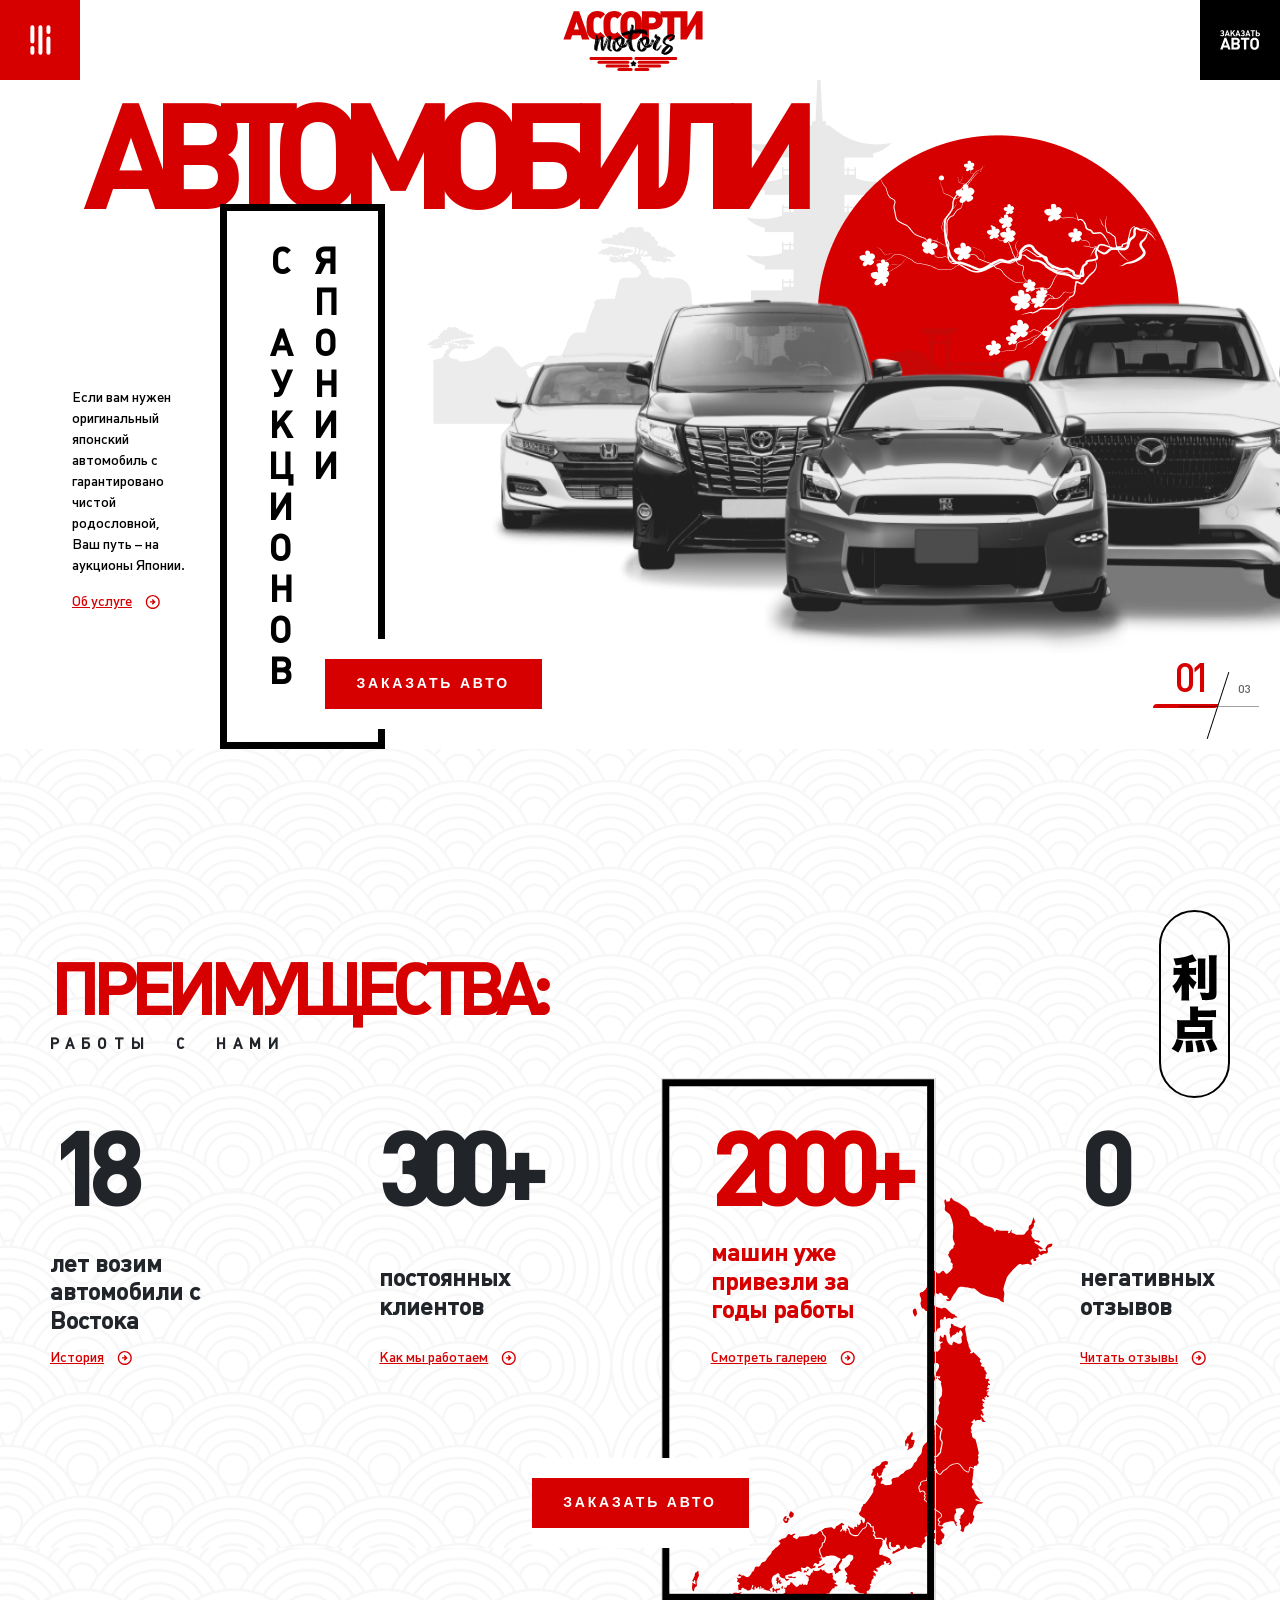
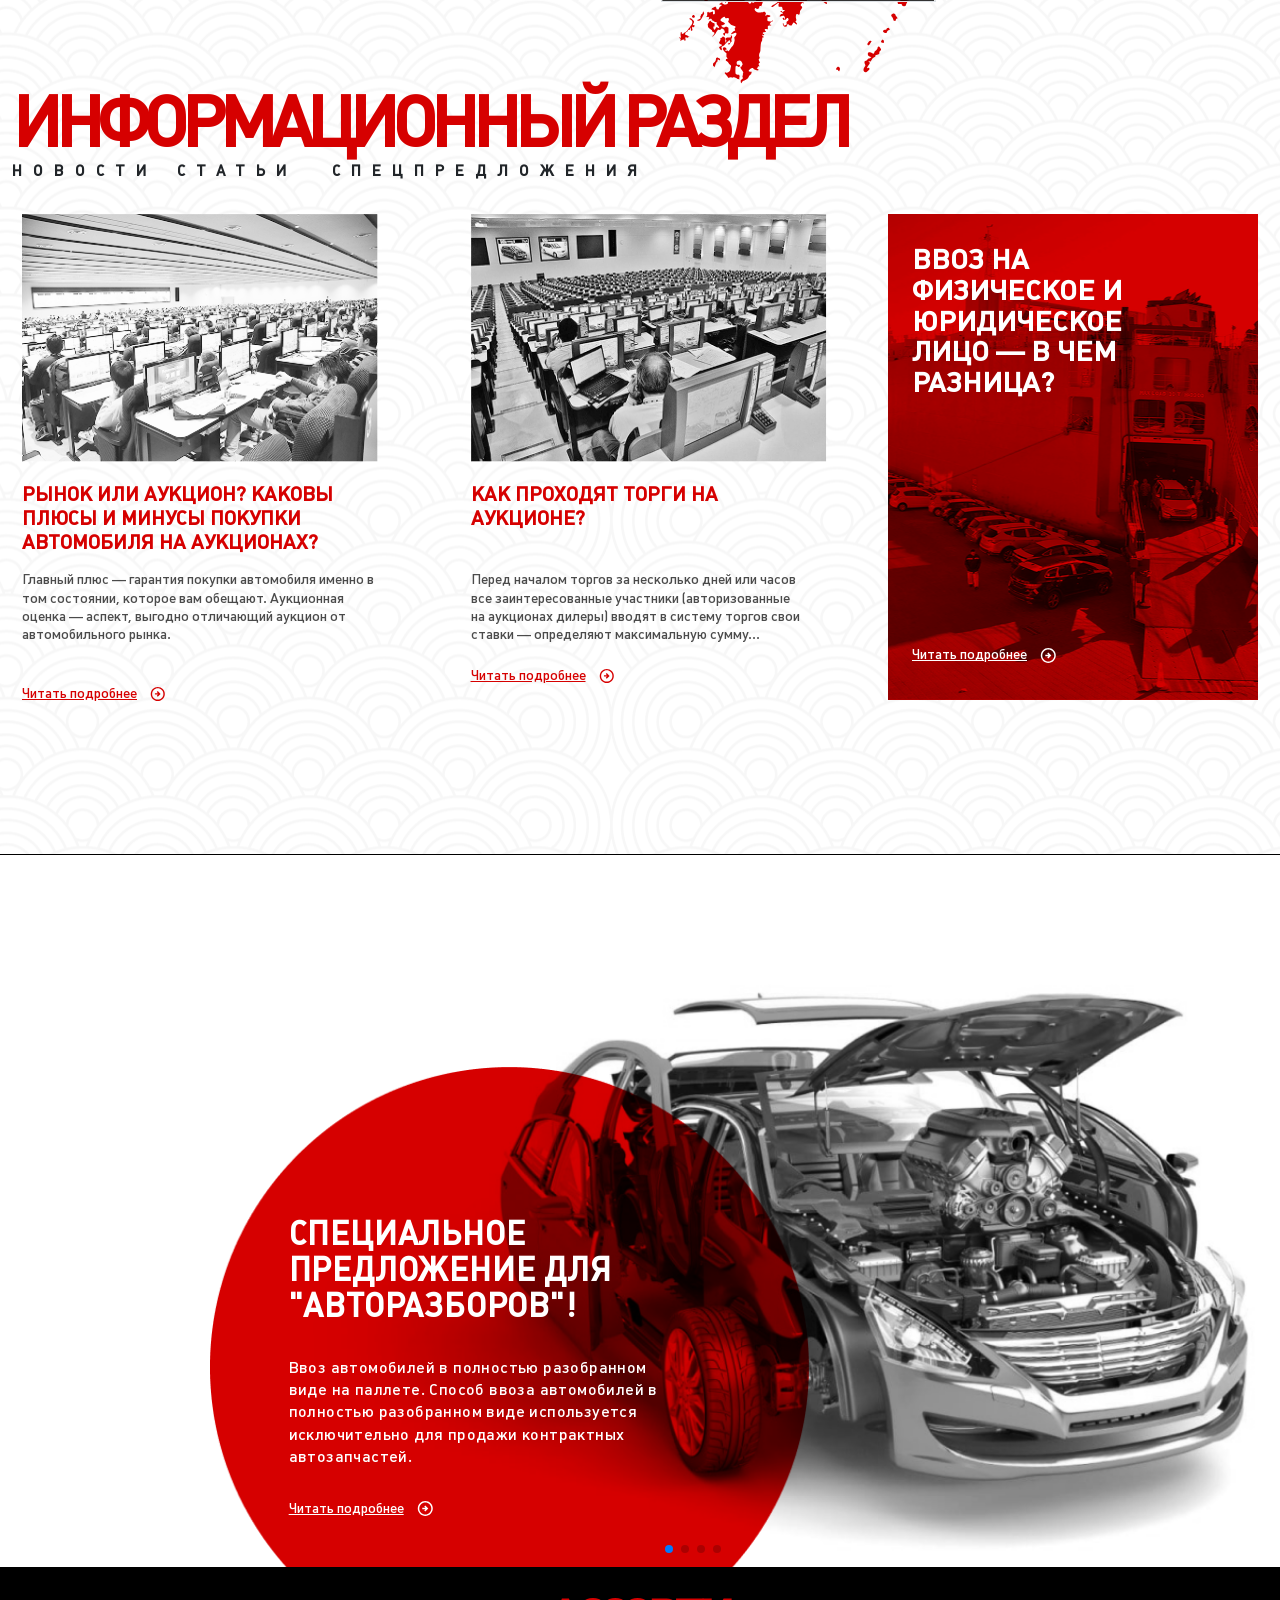
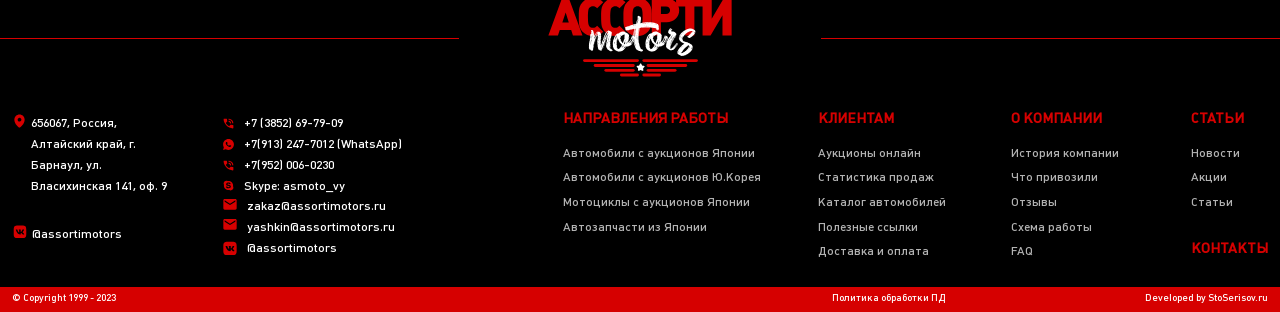
==== commit b5adb527: "m" ====
--- a/index.html
+++ b/index.html
@@ -1,12 +1,11 @@
 <!DOCTYPE html>
-<html lang="en">
+<html lang="ru">
 
 <head>
     <meta charset="UTF-8">
     <meta name="viewport" content="width=device-width, initial-scale=1.0">
     <title>Assorti</title>
     <link rel="icon" href="img/logo.svg">
-    <!-- <link rel="stylesheet" href="fonts/plumb-medium/stylesheet.css"> -->
     <link rel="stylesheet" href="fonts/plumb-medium/stylesheet.css">
     <link rel="stylesheet" href="scss/base/normalize.css">
     <link rel="stylesheet" href="https://cdn.jsdelivr.net/npm/swiper@11/swiper-bundle.min.css">
@@ -94,7 +93,7 @@
 
                                 <div class="pagination-container">
                                     <div class="swiper-pagination2"></div>
-                                    <div class="swiper-pagination"></div>
+                                    <div class="swiper-pagination swiper-pagination-clickable swiper-pagination-bullets swiper-pagination-horizontal"></div>
                                 </div>
 
                             </div>
--- a/css/style.css
+++ b/css/style.css
@@ -93,12 +93,12 @@
 .main-sec .title h1 {
   font-weight: 900;
   font-size: 140px;
-  line-height: 84.52%;
+  line-height: 92.52%;
   letter-spacing: -0.16em;
   text-transform: uppercase;
   color: #D60000;
-  margin-left: 60px;
   margin-bottom: 120px;
+  margin-left: 72px;
 }
 
 .main-sec .main-text {
@@ -140,7 +140,7 @@
   padding: 20px 0;
   background: #fff;
   position: absolute;
-  right: -78px;
+  right: -115px;
   bottom: 20px;
   z-index: 100;
 }
@@ -298,6 +298,7 @@
   background-repeat: no-repeat;
   background-position: center center;
   background-size: cover;
+  padding-top: 161px;
 }
 .benefits-section .info-section__header {
   display: flex;
@@ -525,9 +526,13 @@
   color: #D60000;
 }
 
-.info-card__link-wrap img {
+.info-card__link-wrap svg {
   width: 15px;
   height: 15px;
+}
+
+.info-card__link-wrap:hover svg {
+  margin-left: 10px;
 }
 
 .import-difference-card {
@@ -578,10 +583,6 @@
   border-top: 1px solid #000;
 }
 
-.swiper-pagination {
-  display: none;
-}
-
 .special-offers__swiper {
   transition: all 0.3s linear;
 }
@@ -805,6 +806,7 @@
 
 .nimadir4 {
   margin-top: 11px;
+  margin-left: -15px;
 }
 
 .profile,
@@ -909,6 +911,9 @@
     width: 67px;
     height: 31px;
     margin-top: 7.78px;
+  }
+  .header .header__container {
+    padding-right: 8.2px;
   }
   .header__container .header__menu-btn img {
     width: 12.49px;
@@ -1149,6 +1154,25 @@
     width: 20px;
     border-radius: 10px;
   }
+  .main-sec {
+    background-image: none;
+  }
+  .container .title {
+    width: 350px;
+  }
+  .container .title h1 {
+    font-weight: 900;
+    font-size: 55px;
+    line-height: 85%;
+    letter-spacing: -9px;
+    text-transform: uppercase;
+    margin: 0;
+    width: 100% !important;
+  }
+  .main-sec .main-word h3,
+  .main-sec .main-btn a {
+    display: none;
+  }
   .footer__sections,
   .header__order-btn,
   .nimadir4,
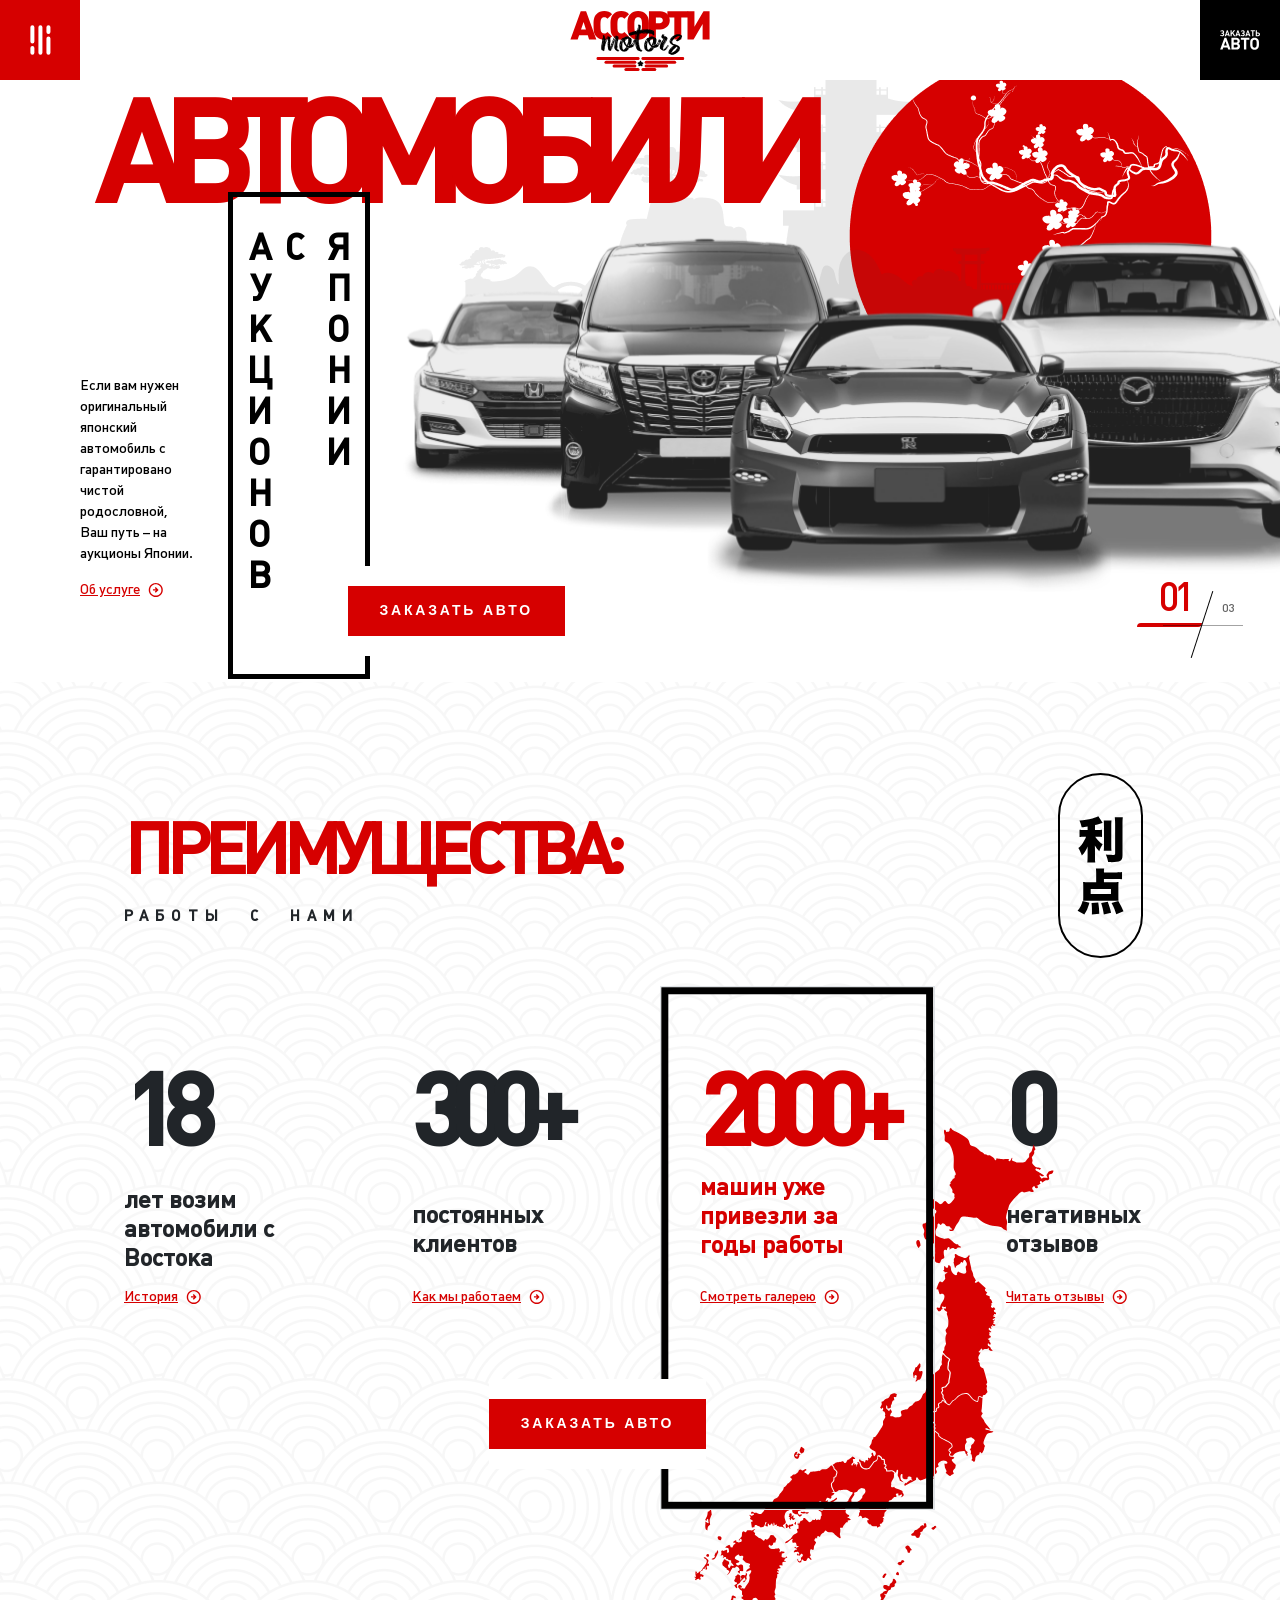
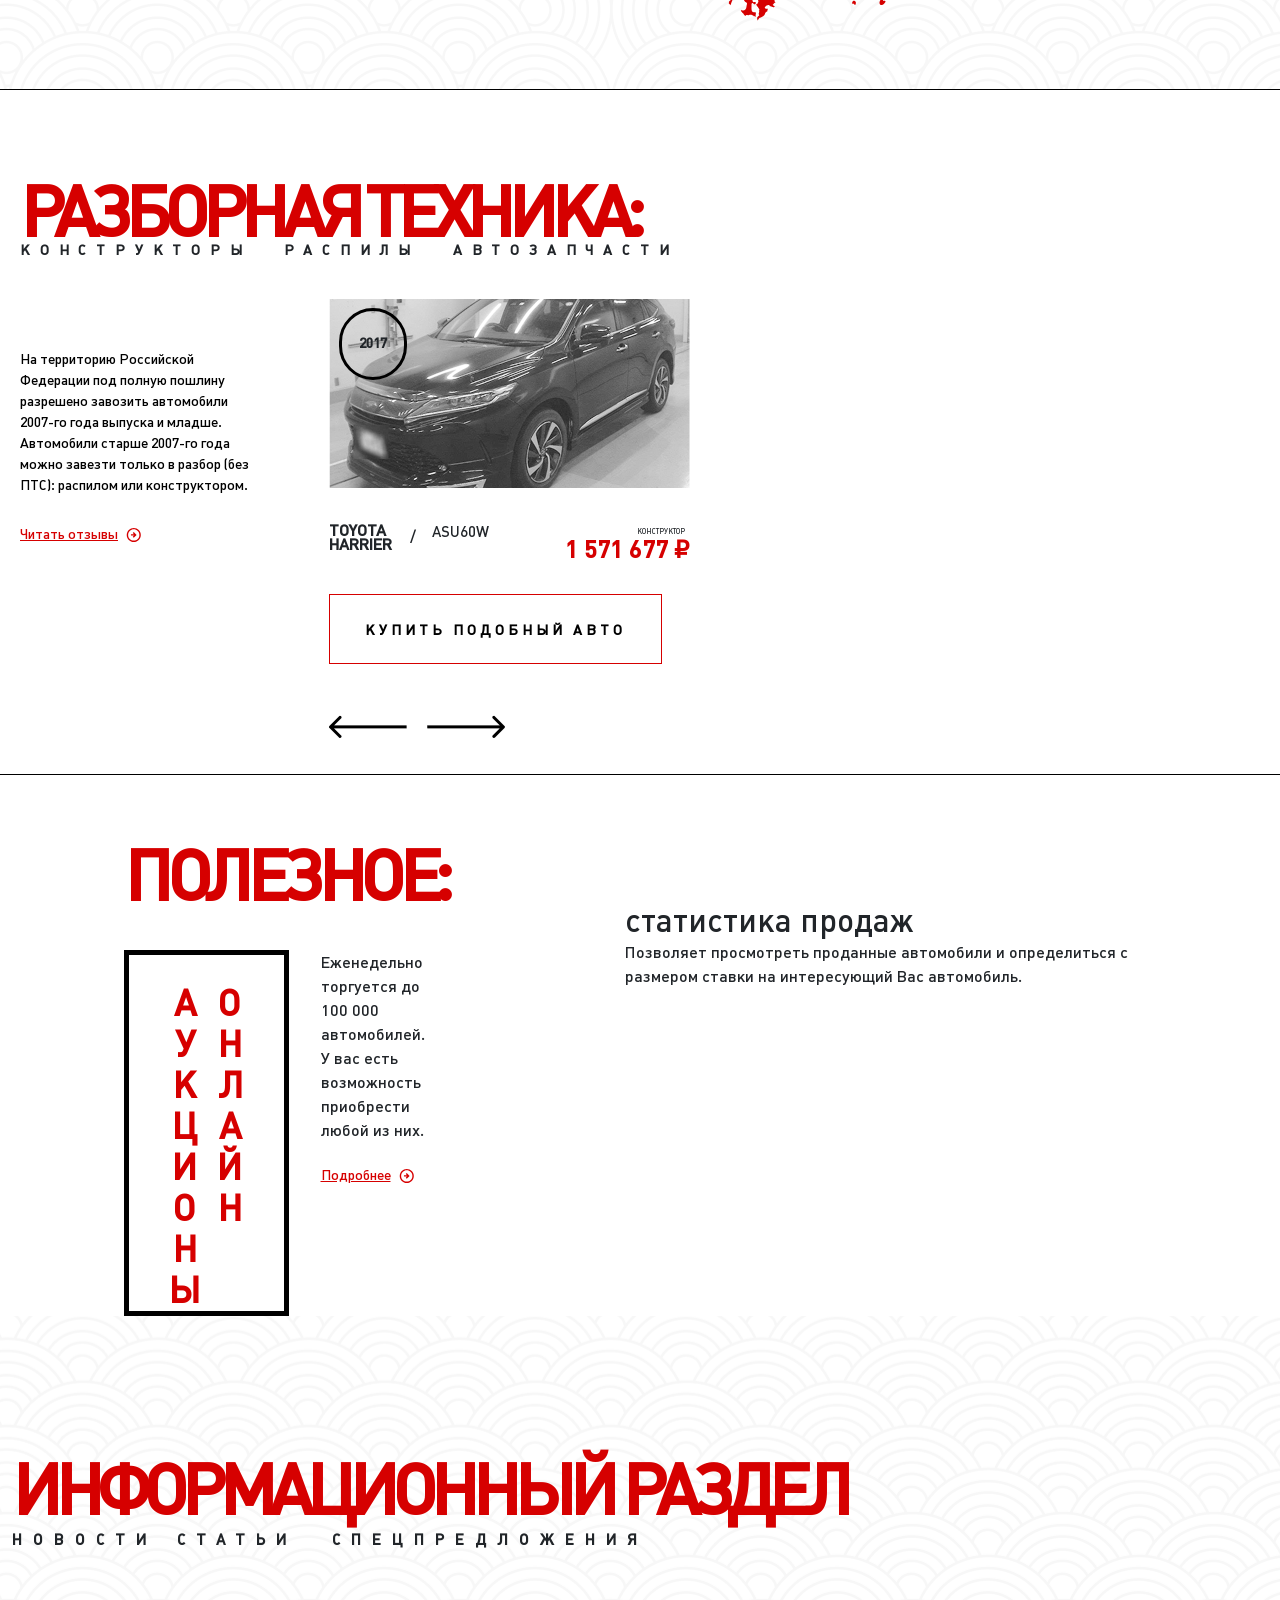
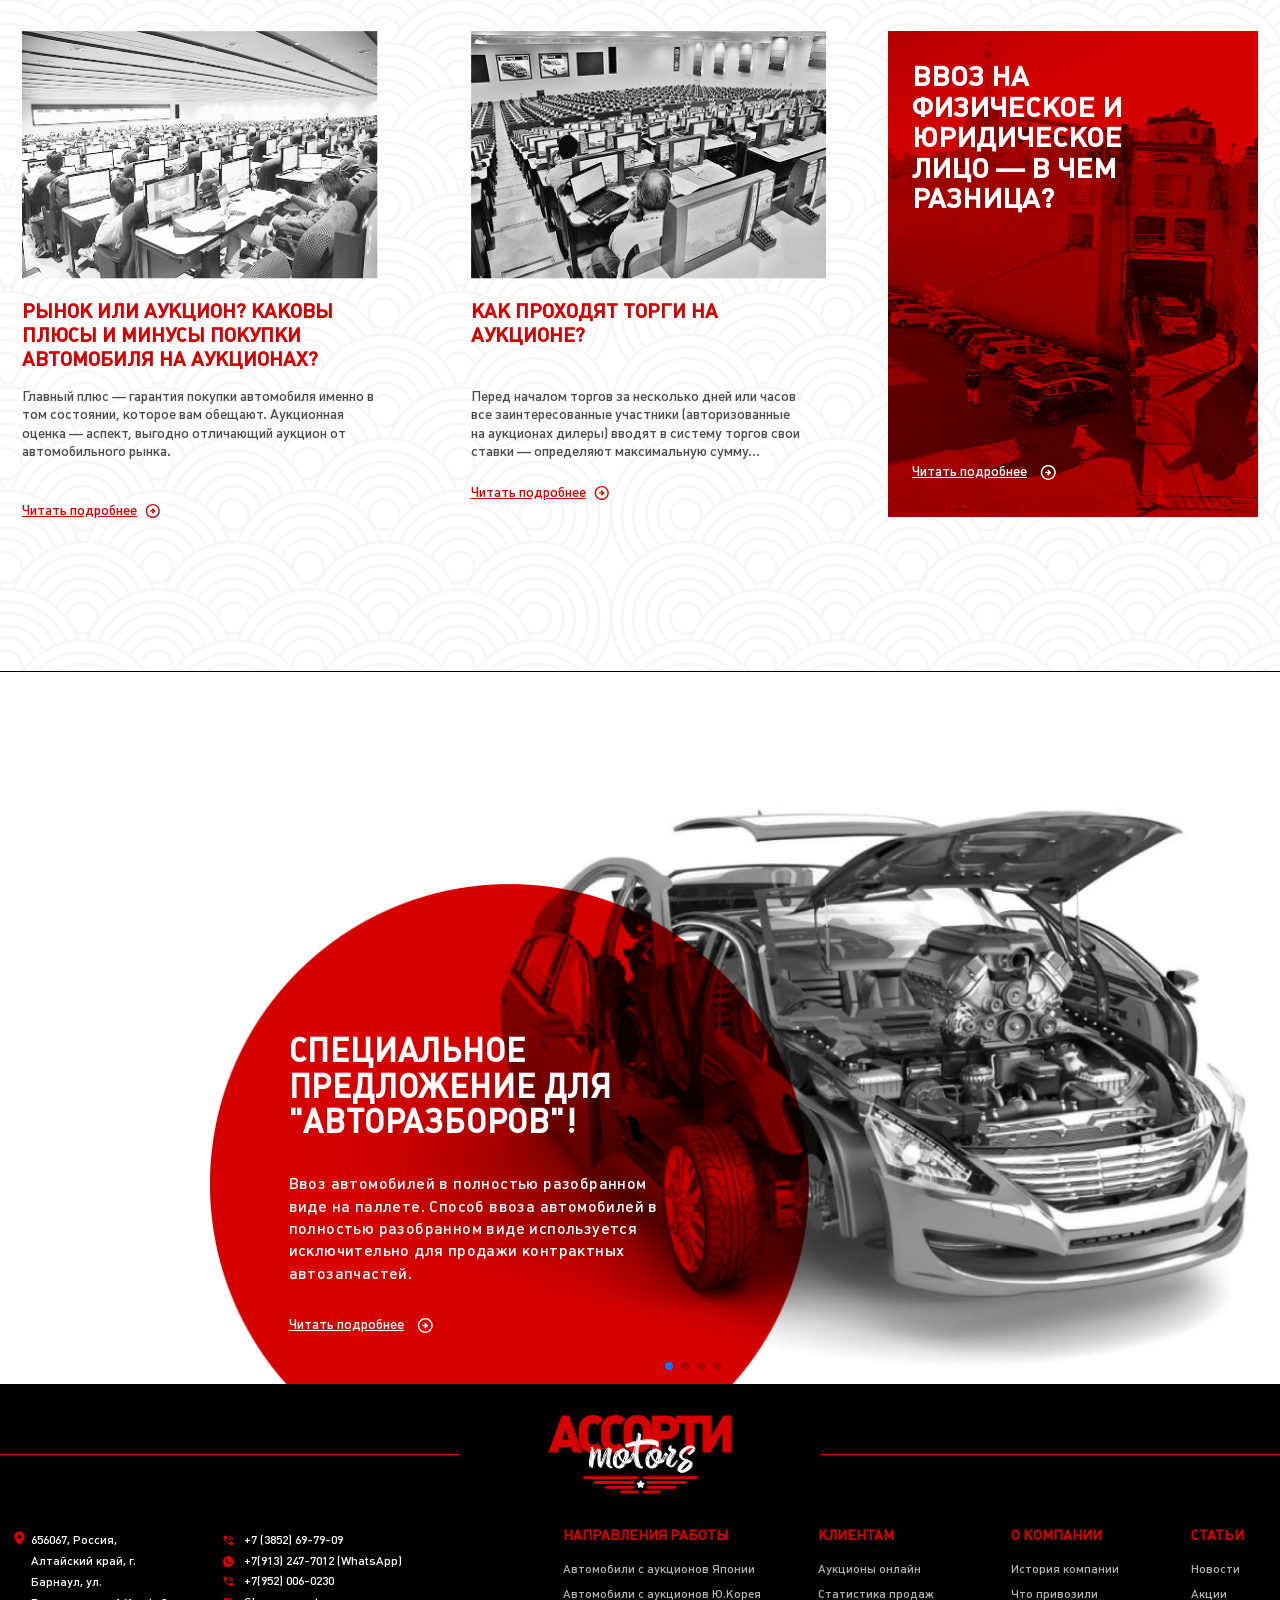
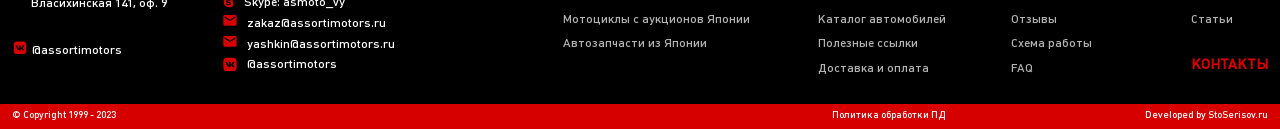
==== commit 84c73d3b: "m" ====
--- a/index.html
+++ b/index.html
@@ -93,7 +93,9 @@
 
                                 <div class="pagination-container">
                                     <div class="swiper-pagination2"></div>
-                                    <div class="swiper-pagination swiper-pagination-clickable swiper-pagination-bullets swiper-pagination-horizontal"></div>
+                                    <div
+                                        class="swiper-pagination swiper-pagination-clickable swiper-pagination-bullets swiper-pagination-horizontal">
+                                    </div>
                                 </div>
 
                             </div>
@@ -102,6 +104,10 @@
                 </div>
             </div>
         </section>
+
+
+
+
 
         <section class="benefits-section">
             <header class="info-section__header container-2">
@@ -183,6 +189,252 @@
                 </div>
                 <div class="index-advan-btn">
                     <a href="#!" class="red-btn">заказать авто</a>
+                </div>
+            </div>
+        </section>
+
+
+
+
+        <section class="collapsied-equipment">
+            <div class="container-3">
+                <div class="second-title">
+                    <h2>разборная техника:</h2>
+                    <p>конструкторы распилы автозапчасти</p>
+                </div>
+
+                <div class="row">
+                    <div class="col-lg-3">
+                        <div class="equipment-text">
+                            <p>На территорию Российской Федерации под полную пошлину разрешено завозить автомобили
+                                2007-го года
+                                выпуска и младше. Автомобили старше 2007-го года можно завезти только в разбор (без
+                                ПТС): распилом или
+                                конструктором.</p>
+
+                            <div class="info-card__link-wrap nimadir7">
+                                <a href="#" class="info-card__link nimadir9">Читать отзывы</a>
+                                <svg class="info-card__icon" width="16" height="16" viewBox="0 0 16 16" fill="none"
+                                    xmlns="http://www.w3.org/2000/svg">
+                                    <path
+                                        d="M8.28516 11.4438L11.2852 8.44385L8.28516 5.44385L7.23516 6.49385L8.43516 7.69385H5.28516V9.19385H8.43516L7.23516 10.3938L8.28516 11.4438ZM8.28516 15.9438C7.24766 15.9438 6.27266 15.7468 5.36016 15.3528C4.44766 14.9588 3.65391 14.4246 2.97891 13.7501C2.30391 13.0751 1.76966 12.2813 1.37616 11.3688C0.982656 10.4563 0.785656 9.48135 0.785156 8.44385C0.785156 7.40635 0.982156 6.43135 1.37616 5.51885C1.77016 4.60635 2.30441 3.8126 2.97891 3.1376C3.65391 2.4626 4.44766 1.92835 5.36016 1.53485C6.27266 1.14135 7.24766 0.944348 8.28516 0.943848C9.32266 0.943848 10.2977 1.14085 11.2102 1.53485C12.1227 1.92885 12.9164 2.4631 13.5914 3.1376C14.2664 3.8126 14.8009 4.60635 15.1949 5.51885C15.5889 6.43135 15.7857 7.40635 15.7852 8.44385C15.7852 9.48135 15.5882 10.4563 15.1942 11.3688C14.8002 12.2813 14.2659 13.0751 13.5914 13.7501C12.9164 14.4251 12.1227 14.9596 11.2102 15.3536C10.2977 15.7476 9.32266 15.9443 8.28516 15.9438ZM8.28516 14.4438C9.96016 14.4438 11.3789 13.8626 12.5414 12.7001C13.7039 11.5376 14.2852 10.1188 14.2852 8.44385C14.2852 6.76885 13.7039 5.3501 12.5414 4.1876C11.3789 3.0251 9.96016 2.44385 8.28516 2.44385C6.61016 2.44385 5.19141 3.0251 4.02891 4.1876C2.86641 5.3501 2.28516 6.76885 2.28516 8.44385C2.28516 10.1188 2.86641 11.5376 4.02891 12.7001C5.19141 13.8626 6.61016 14.4438 8.28516 14.4438Z"
+                                        fill="#D60000" />
+                                </svg>
+                            </div>
+                        </div>
+                    </div>
+
+                    <div class="col-lg-9 p-0">
+                        <div class="collapsed-slide">
+                            <div class="swiper-wrapper">
+                                <div class="swiper-slide">
+                                    <div class="equipment-slide">
+                                        <div class="equipment-img">
+                                            <img src="img/equipment-img1.png" alt="">
+                                            <span class="img-date">2017</span>
+                                        </div>
+                                        <div class="equipment-block">
+                                            <div class="equipment-title">
+                                                <div class="title-in">
+                                                    <h5>TOYOTA HARRIER</h5>
+                                                    <span>/</span>
+                                                    <p>ASU60W</p>
+                                                </div>
+
+                                                <div class="equipment-price">
+                                                    <span>КОНСТРУКТОР</span>
+                                                    <p>1 571 677 ₽</p>
+                                                </div>
+                                            </div>
+
+                                            <div class="equipment-btn">
+                                                <a href="#!" class="show-more">КУПИТЬ ПОДОБНЫЙ АВТО</a>
+                                            </div>
+                                        </div>
+                                    </div>
+                                </div>
+
+                                <div class="swiper-slide">
+                                    <div class="equipment-slide">
+                                        <div class="equipment-img">
+                                            <img src="img/equipment-img1.png" alt="">
+                                            <span class="img-date">2017</span>
+                                        </div>
+                                        <div class="equipment-block">
+                                            <div class="equipment-title">
+                                                <div class="title-in">
+                                                    <h5>TOYOTA HARRIER</h5>
+                                                    <span>/</span>
+                                                    <p>ASU60W</p>
+                                                </div>
+
+                                                <div class="equipment-price">
+                                                    <span>КОНСТРУКТОР</span>
+                                                    <p>1 571 677 ₽</p>
+                                                </div>
+                                            </div>
+
+                                            <div class="equipment-btn">
+                                                <a href="#!" class="show-more">КУПИТЬ ПОДОБНЫЙ АВТО</a>
+                                            </div>
+                                        </div>
+                                    </div>
+                                </div>
+
+                                <div class="swiper-slide">
+                                    <div class="equipment-slide">
+                                        <div class="equipment-img">
+                                            <img src="img/equipment-img1.png" alt="">
+                                            <span class="img-date">2017</span>
+                                        </div>
+                                        <div class="equipment-block">
+                                            <div class="equipment-title">
+                                                <div class="title-in">
+                                                    <h5>TOYOTA HARRIER</h5>
+                                                    <span>/</span>
+                                                    <p>ASU60W</p>
+                                                </div>
+
+                                                <div class="equipment-price">
+                                                    <span>КОНСТРУКТОР</span>
+                                                    <p>1 571 677 ₽</p>
+                                                </div>
+                                            </div>
+
+                                            <div class="equipment-btn">
+                                                <a href="#!" class="show-more">КУПИТЬ ПОДОБНЫЙ АВТО</a>
+                                            </div>
+                                        </div>
+                                    </div>
+                                </div>
+
+                                <div class="swiper-slide">
+                                    <div class="equipment-slide">
+                                        <div class="equipment-img">
+                                            <img src="img/equipment-img1.png" alt="">
+                                            <span class="img-date">2017</span>
+                                        </div>
+                                        <div class="equipment-block">
+                                            <div class="equipment-title">
+                                                <div class="title-in">
+                                                    <h5>TOYOTA HARRIER</h5>
+                                                    <span>/</span>
+                                                    <p>ASU60W</p>
+                                                </div>
+
+                                                <div class="equipment-price">
+                                                    <span>КОНСТРУКТОР</span>
+                                                    <p>1 571 677 ₽</p>
+                                                </div>
+                                            </div>
+
+                                            <div class="equipment-btn">
+                                                <a href="#!" class="show-more">КУПИТЬ ПОДОБНЫЙ АВТО</a>
+                                            </div>
+                                        </div>
+                                    </div>
+                                </div>
+
+                                <div class="swiper-slide">
+                                    <div class="equipment-slide">
+                                        <div class="equipment-img">
+                                            <img src="img/equipment-img1.png" alt="">
+                                            <span class="img-date">2017</span>
+                                        </div>
+                                        <div class="equipment-block">
+                                            <div class="equipment-title">
+                                                <div class="title-in">
+                                                    <h5>TOYOTA HARRIER</h5>
+                                                    <span>/</span>
+                                                    <p>ASU60W</p>
+                                                </div>
+
+                                                <div class="equipment-price">
+                                                    <span>КОНСТРУКТОР</span>
+                                                    <p>1 571 677 ₽</p>
+                                                </div>
+                                            </div>
+
+                                            <div class="equipment-btn">
+                                                <a href="#!" class="show-more">КУПИТЬ ПОДОБНЫЙ АВТО</a>
+                                            </div>
+                                        </div>
+                                    </div>
+                                </div>
+
+                            </div>
+                            <div class="swiper-pagination"></div>
+
+                            <div class="swiper-buttons">
+                                <div class="swiper-button-prev3">
+                                    <img src="img/icons/review-slide-arrow-left.png" alt="">
+                                </div>
+                                <div class="swiper-button-next3">
+                                    <img src="img/icons/review-slide-arrow-right.png" alt="">
+                                </div>
+                            </div>
+                        </div>
+                    </div>
+                </div>
+            </div>
+        </section>
+
+        <section class="useful-section">
+            <div class="useful-container container-2">
+
+                <div class="useful-card useful-card--auction">
+                    <div class="useful-card-header">
+                        <h1 class="useful-card-title">полезное:</h1>
+                    </div>
+                    <div class="orab-ruruvchi">
+                        <div class="useful-card-body">
+                            <div class="main-word">
+                                <h3 class="break-word">
+                                    <span>аукционы</span>
+                                    <span>онлайн</span>
+                                </h3>
+                            </div>
+                            <img class="iphone-img" src="img/iphone.png" alt="">
+                            <div class="useful-card-orab">
+                                <p class="useful-card-text">
+                                    Еженедельно торгуется до 100 000 автомобилей. У вас есть возможность приобрести
+                                    любой из
+                                    них.
+                                </p>
+
+                                <div class="info-card__link-wrap">
+                                    <a href="#" class="info-card__link">Подробнее</a>
+                                    <svg width="16" height="16" viewBox="0 0 16 16" fill="none"
+                                        xmlns="http://www.w3.org/2000/svg">
+                                        <path
+                                            d="M8.28516 11.4438L11.2852 8.44385L8.28516 5.44385L7.23516 6.49385L8.43516 7.69385H5.28516V9.19385H8.43516L7.23516 10.3938L8.28516 11.4438ZM8.28516 15.9438C7.24766 15.9438 6.27266 15.7468 5.36016 15.3528C4.44766 14.9588 3.65391 14.4246 2.97891 13.7501C2.30391 13.0751 1.76966 12.2813 1.37616 11.3688C0.982656 10.4563 0.785656 9.48135 0.785156 8.44385C0.785156 7.40635 0.982156 6.43135 1.37616 5.51885C1.77016 4.60635 2.30441 3.8126 2.97891 3.1376C3.65391 2.4626 4.44766 1.92835 5.36016 1.53485C6.27266 1.14135 7.24766 0.944348 8.28516 0.943848C9.32266 0.943848 10.2977 1.14085 11.2102 1.53485C12.1227 1.92885 12.9164 2.4631 13.5914 3.1376C14.2664 3.8126 14.8009 4.60635 15.1949 5.51885C15.5889 6.43135 15.7857 7.40635 15.7852 8.44385C15.7852 9.48135 15.5882 10.4563 15.1942 11.3688C14.8002 12.2813 14.2659 13.0751 13.5914 13.7501C12.9164 14.4251 12.1227 14.9596 11.2102 15.3536C10.2977 15.7476 9.32266 15.9443 8.28516 15.9438ZM8.28516 14.4438C9.96016 14.4438 11.3789 13.8626 12.5414 12.7001C13.7039 11.5376 14.2852 10.1188 14.2852 8.44385C14.2852 6.76885 13.7039 5.3501 12.5414 4.1876C11.3789 3.0251 9.96016 2.44385 8.28516 2.44385C6.61016 2.44385 5.19141 3.0251 4.02891 4.1876C2.86641 5.3501 2.28516 6.76885 2.28516 8.44385C2.28516 10.1188 2.86641 11.5376 4.02891 12.7001C5.19141 13.8626 6.61016 14.4438 8.28516 14.4438Z"
+                                            fill="#D60000" />
+                                    </svg>
+
+                                </div>
+                            </div>
+                        </div>
+
+
+                        <div class="useful-card useful-card--stats">
+                            <h2 class="useful-card-title">статистика продаж</h2>
+                            <p class="useful-card-text">
+                                Позволяет просмотреть проданные автомобили и определиться с размером ставки на
+                                интересующий
+                                Вас
+                                автомобиль.
+                            </p>
+                            <div class="info-card__footer">
+                                <a class="info-card__link" href="#">Подробнее</a>
+                                <svg class="info-card__icon" width="16" height="16" viewBox="0 0 16 16" fill="none"
+                                    xmlns="http://www.w3.org/2000/svg">
+                                    <path
+                                        d="M8.28516 11.4438L11.2852 8.44385L8.28516 5.44385L7.23516 6.49385L8.43516 7.69385H5.28516V9.19385H8.43516L7.23516 10.3938L8.28516 11.4438ZM8.28516 15.9438C7.24766 15.9438 6.27266 15.7468 5.36016 15.3528C4.44766 14.9588 3.65391 14.4246 2.97891 13.7501C2.30391 13.0751 1.76966 12.2813 1.37616 11.3688C0.982656 10.4563 0.785656 9.48135 0.785156 8.44385C0.785156 7.40635 0.982156 6.43135 1.37616 5.51885C1.77016 4.60635 2.30441 3.8126 2.97891 3.1376C3.65391 2.4626 4.44766 1.92835 5.36016 1.53485C6.27266 1.14135 7.24766 0.944348 8.28516 0.943848C9.32266 0.943848 10.2977 1.14085 11.2102 1.53485C12.1227 1.92885 12.9164 2.4631 13.5914 3.1376C14.2664 3.8126 14.8009 4.60635 15.1949 5.51885C15.5889 6.43135 15.7857 7.40635 15.7852 8.44385C15.7852 9.48135 15.5882 10.4563 15.1942 11.3688C14.8002 12.2813 14.2659 13.0751 13.5914 13.7501C12.9164 14.4251 12.1227 14.9596 11.2102 15.3536C10.2977 15.7476 9.32266 15.9443 8.28516 15.9438ZM8.28516 14.4438C9.96016 14.4438 11.3789 13.8626 12.5414 12.7001C13.7039 11.5376 14.2852 10.1188 14.2852 8.44385C14.2852 6.76885 13.7039 5.3501 12.5414 4.1876C11.3789 3.0251 9.96016 2.44385 8.28516 2.44385C6.61016 2.44385 5.19141 3.0251 4.02891 4.1876C2.86641 5.3501 2.28516 6.76885 2.28516 8.44385C2.28516 10.1188 2.86641 11.5376 4.02891 12.7001C5.19141 13.8626 6.61016 14.4438 8.28516 14.4438Z"
+                                        fill="#D60000" />
+                                </svg>
+                            </div>
+                        </div>
+                    </div>
                 </div>
             </div>
         </section>
--- a/css/style.css
+++ b/css/style.css
@@ -50,7 +50,7 @@
 }
 
 .container-2 {
-  max-width: 1180px;
+  max-width: 1032px;
   margin: 0 auto;
 }
 
@@ -79,10 +79,9 @@
 
 .main-sec {
   position: relative;
-  padding-top: 15px;
   background-image: url("../img/index-bg.png");
   background-repeat: no-repeat;
-  background-position: top right 100px;
+  background-position: top -80px right 68px;
 }
 
 .main-sec .main-col {
@@ -93,20 +92,20 @@
 .main-sec .title h1 {
   font-weight: 900;
   font-size: 140px;
-  line-height: 92.52%;
+  line-height: 105.52%;
   letter-spacing: -0.16em;
   text-transform: uppercase;
   color: #D60000;
-  margin-bottom: 120px;
-  margin-left: 72px;
+  margin-bottom: 115px;
+  margin-left: 83px;
 }
 
 .main-sec .main-text {
   max-width: 113px;
-  margin-left: 60px;
+  margin-left: 68px;
   margin-right: 35px;
   text-align: start;
-  margin-top: 183px;
+  margin-top: 173px;
 }
 
 .main-sec .main-text p {
@@ -116,32 +115,30 @@
   color: #000000;
 }
 
-.main-sec .main-word h3 {
+.main-word h3 {
   font-weight: 900;
   font-size: 34px;
-  line-height: 53px;
+  line-height: 45px;
   text-transform: uppercase;
   color: #000;
-  border: 7px solid #000;
-  height: 545px;
+  border: 5px solid #000;
+  height: 487px;
   display: flex;
   justify-content: center;
-  width: 165px;
-  left: 120px;
-  right: 0;
-  top: 32%;
+  width: 142px;
   display: flex;
   gap: 10px;
   text-align: start;
   padding-top: 30px;
+  margin-top: -10px;
 }
 
 .main-sec .main-btn {
   padding: 20px 0;
   background: #fff;
   position: absolute;
-  right: -115px;
-  bottom: 20px;
+  right: -138px;
+  bottom: 26px;
   z-index: 100;
 }
 
@@ -150,7 +147,8 @@
 }
 
 .main-sec .main-content {
-  margin-top: -95px;
+  margin-top: -154px;
+  margin-left: -95px;
 }
 
 .main-content .meida-slide-img {
@@ -173,13 +171,13 @@
 
 .main-slide .swiper-pagination2 {
   position: absolute;
-  right: 20px;
-  bottom: 35px;
+  right: 18px;
+  bottom: 55px;
   text-align: right;
   display: flex;
   align-items: flex-end;
   justify-content: flex-end;
-  padding-right: 30px;
+  padding-right: 46px;
   z-index: 2;
 }
 
@@ -298,7 +296,8 @@
   background-repeat: no-repeat;
   background-position: center center;
   background-size: cover;
-  padding-top: 161px;
+  padding-top: 85px;
+  padding-bottom: 220px;
 }
 .benefits-section .info-section__header {
   display: flex;
@@ -306,7 +305,7 @@
   align-items: center;
 }
 .benefits-section .info-section__text-block .section-title {
-  line-height: normal;
+  line-height: 105px;
   margin-bottom: 0 !important;
 }
 .benefits-section .info-section__list {
@@ -321,9 +320,11 @@
   letter-spacing: 7px;
 }
 .benefits-section .info-section__image-block {
-  padding: 42.5px 10px;
+  padding: 41px 17px;
   border: 2px solid black;
   border-radius: 50px;
+  margin-right: 13px;
+  margin-top: 6px;
 }
 .nimadir3 {
   display: flex;
@@ -331,7 +332,7 @@
   align-items: center;
 }
 .nimadir3 .info-card__item {
-  height: 240px;
+  height: 271px;
   display: flex;
   flex-direction: column;
   justify-content: space-between;
@@ -342,8 +343,10 @@
   font-size: 100px;
   line-height: 85%;
   text-transform: uppercase;
-  margin-bottom: 26px;
   letter-spacing: -15px;
+  margin-top: 32px;
+  margin-bottom: 20px;
+  margin-right: -22px;
 }
 .nimadir3 .info-card__item .info-card__subtitle {
   font-weight: 700;
@@ -365,24 +368,25 @@
   top: -50px;
   right: -35px;
   z-index: -1;
+  margin-right: -32px;
 }
 
 .japan-map {
   position: absolute;
-  bottom: -320px;
-  right: -145px;
+  bottom: -314px;
+  right: -186px;
   opacity: 1;
   z-index: -1;
-  transform: rotate(2deg);
+  transform: rotate(360deg);
 }
 
 .index-advan-btn {
   display: flex;
   justify-content: center;
   align-items: flex-start;
-  margin-top: 90px;
+  margin-top: 72px;
   width: 217px;
-  margin-left: auto;
+  margin-left: 489px;
   margin-right: auto;
   position: relative;
   z-index: 1;
@@ -439,17 +443,192 @@
   margin-bottom: 22px;
 }
 
+.collapsied-equipment {
+  padding: 98px 0 36px 0;
+  border-top: 1px solid #000;
+}
+.collapsied-equipment .second-title h2 {
+  font-weight: 900;
+  font-size: 70px;
+  line-height: 71%;
+  letter-spacing: -7px;
+  text-transform: uppercase;
+  color: #D60000;
+}
+.collapsied-equipment .second-title p {
+  font-weight: 900;
+  font-size: 14px;
+  line-height: 180%;
+  letter-spacing: 0.7em;
+  text-transform: uppercase;
+  word-spacing: 20px;
+}
+.collapsied-equipment .row .equipment-text p {
+  font-weight: 400;
+  font-size: 14px;
+  line-height: 150%;
+  max-width: 235px;
+  text-align: start;
+  margin-top: 86px;
+  margin-bottom: 28.48px;
+  color: #000000;
+}
+
+.col-lg-9 {
+  margin-top: 34.84px;
+}
+.col-lg-9 .equipment-slide .equipment-img {
+  margin-bottom: 27px;
+}
+.col-lg-9 .equipment-slide .equipment-img img {
+  position: relative;
+}
+.col-lg-9 .equipment-slide .img-date {
+  position: absolute;
+  top: 10px;
+  left: 10px;
+  padding: 27.41px 16.91px;
+  border: 3px solid #000000;
+  border-radius: 50px;
+  font-weight: 900;
+  font-size: 14px;
+  line-height: 79%;
+  text-align: center;
+  text-transform: uppercase;
+}
+.col-lg-9 .equipment-block .equipment-title {
+  display: flex;
+  justify-content: space-between;
+  align-items: center;
+  max-width: 360.24px;
+  margin-bottom: 33.53px;
+}
+.col-lg-9 .equipment-block .title-in {
+  display: flex;
+  gap: 16px;
+}
+.col-lg-9 .equipment-block .title-in h5 {
+  font-weight: 900;
+  font-style: Black;
+  font-size: 16px;
+  line-height: 87%;
+  text-transform: uppercase;
+  max-width: 65px;
+}
+.col-lg-9 .equipment-block .title-in p {
+  font-weight: 400;
+  font-size: 15px;
+  line-height: 101%;
+}
+.col-lg-9 .equipment-block .equipment-btn {
+  padding: 22px 35px;
+  border: 1px solid #D60000;
+  display: inline-block;
+}
+.col-lg-9 .equipment-block .equipment-btn .show-more {
+  font-weight: 700;
+  font-style: Bold;
+  font-size: 14px;
+  line-height: 79%;
+  text-align: center;
+  letter-spacing: 4px;
+  text-transform: uppercase;
+  color: #000000;
+}
+.col-lg-9 .equipment-price span {
+  font-weight: 400;
+  font-size: 7px;
+  line-height: 150%;
+  margin-left: 72px;
+}
+.col-lg-9 .equipment-price p {
+  font-weight: 900;
+  font-size: 24px;
+  line-height: 87%;
+  text-align: right;
+  text-transform: uppercase;
+  color: #D60000;
+}
+
+.swiper-buttons {
+  display: flex;
+  gap: 19.7px;
+  margin-top: 48px;
+  cursor: pointer;
+}
+
+.container-3 {
+  margin-left: 20px;
+}
+
+.useful-section {
+  padding-top: 77.8px;
+  border-top: 1px solid #000;
+}
+.useful-card .useful-card-header .useful-card-title {
+  font-weight: 900;
+  font-size: 70px;
+  line-height: 71%;
+  letter-spacing: -6.5px;
+  text-transform: uppercase;
+  color: #D60000;
+}
+.useful-card .useful-card-body {
+  display: flex;
+  gap: 31.5px;
+  position: relative;
+}
+.useful-card .useful-card-body .useful-card-subtitle {
+  font-weight: 900;
+  font-size: 36px;
+  line-height: 96%;
+  text-align: center;
+  text-transform: uppercase;
+  writing-mode: vertical-rl;
+  text-orientation: upright;
+  text-align: start;
+}
+.useful-card .useful-card-body .main-word h3 {
+  margin-top: 47.94px;
+  height: fit-content;
+  padding-bottom: 0.44px;
+  padding-top: 28.06px;
+  color: #D60000;
+  width: 165px;
+}
+.useful-card .useful-card-body .iphone-img {
+  position: absolute;
+  bottom: -410px;
+  right: 683px;
+}
+.useful-card .useful-card-body .useful-card-text {
+  font-weight: 400;
+  font-size: 16px;
+  line-height: 150%;
+  max-width: 158.25px;
+  margin-bottom: 22.69px;
+}
+
+.orab-ruruvchi {
+  display: flex;
+  gap: 200px;
+}
+
+.useful-card-orab {
+  margin-top: 47.94px;
+}
+
 .info-section__header {
-  margin-bottom: 30px;
+  margin-bottom: 78px;
 }
 .info-section__header .info-section__title {
   font-weight: 900;
   font-size: 70px;
   line-height: 71%;
   text-transform: uppercase;
-  letter-spacing: -7px;
+  letter-spacing: -7px !important;
   color: #D60000;
-  margin-bottom: 10px;
+  margin-bottom: 10px !important;
 }
 
 .info-section__nav {
@@ -514,7 +693,7 @@
 .info-card__link-wrap {
   display: flex;
   align-items: center;
-  gap: 13px;
+  gap: 8px;
   cursor: pointer;
 }
 .info-card__link-wrap .info-card__link {
@@ -806,7 +985,6 @@
 
 .nimadir4 {
   margin-top: 11px;
-  margin-left: -15px;
 }
 
 .profile,
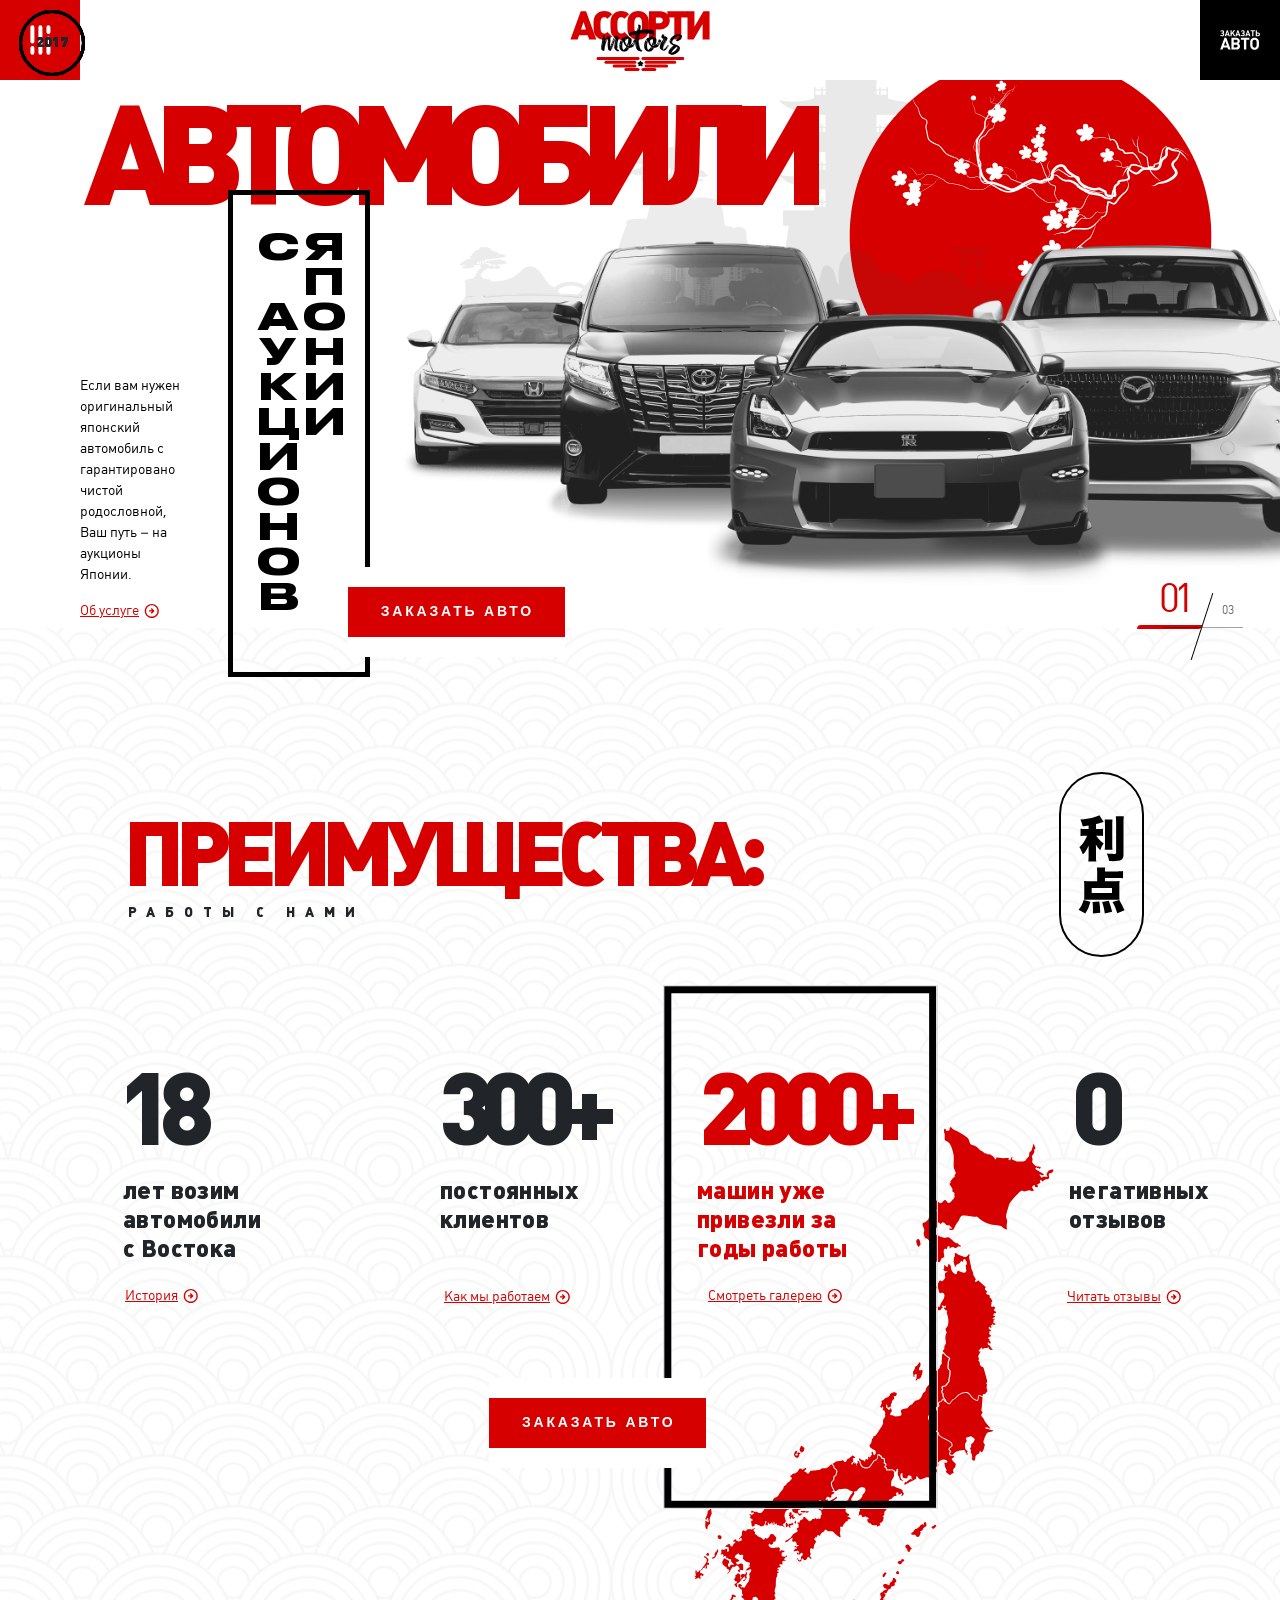
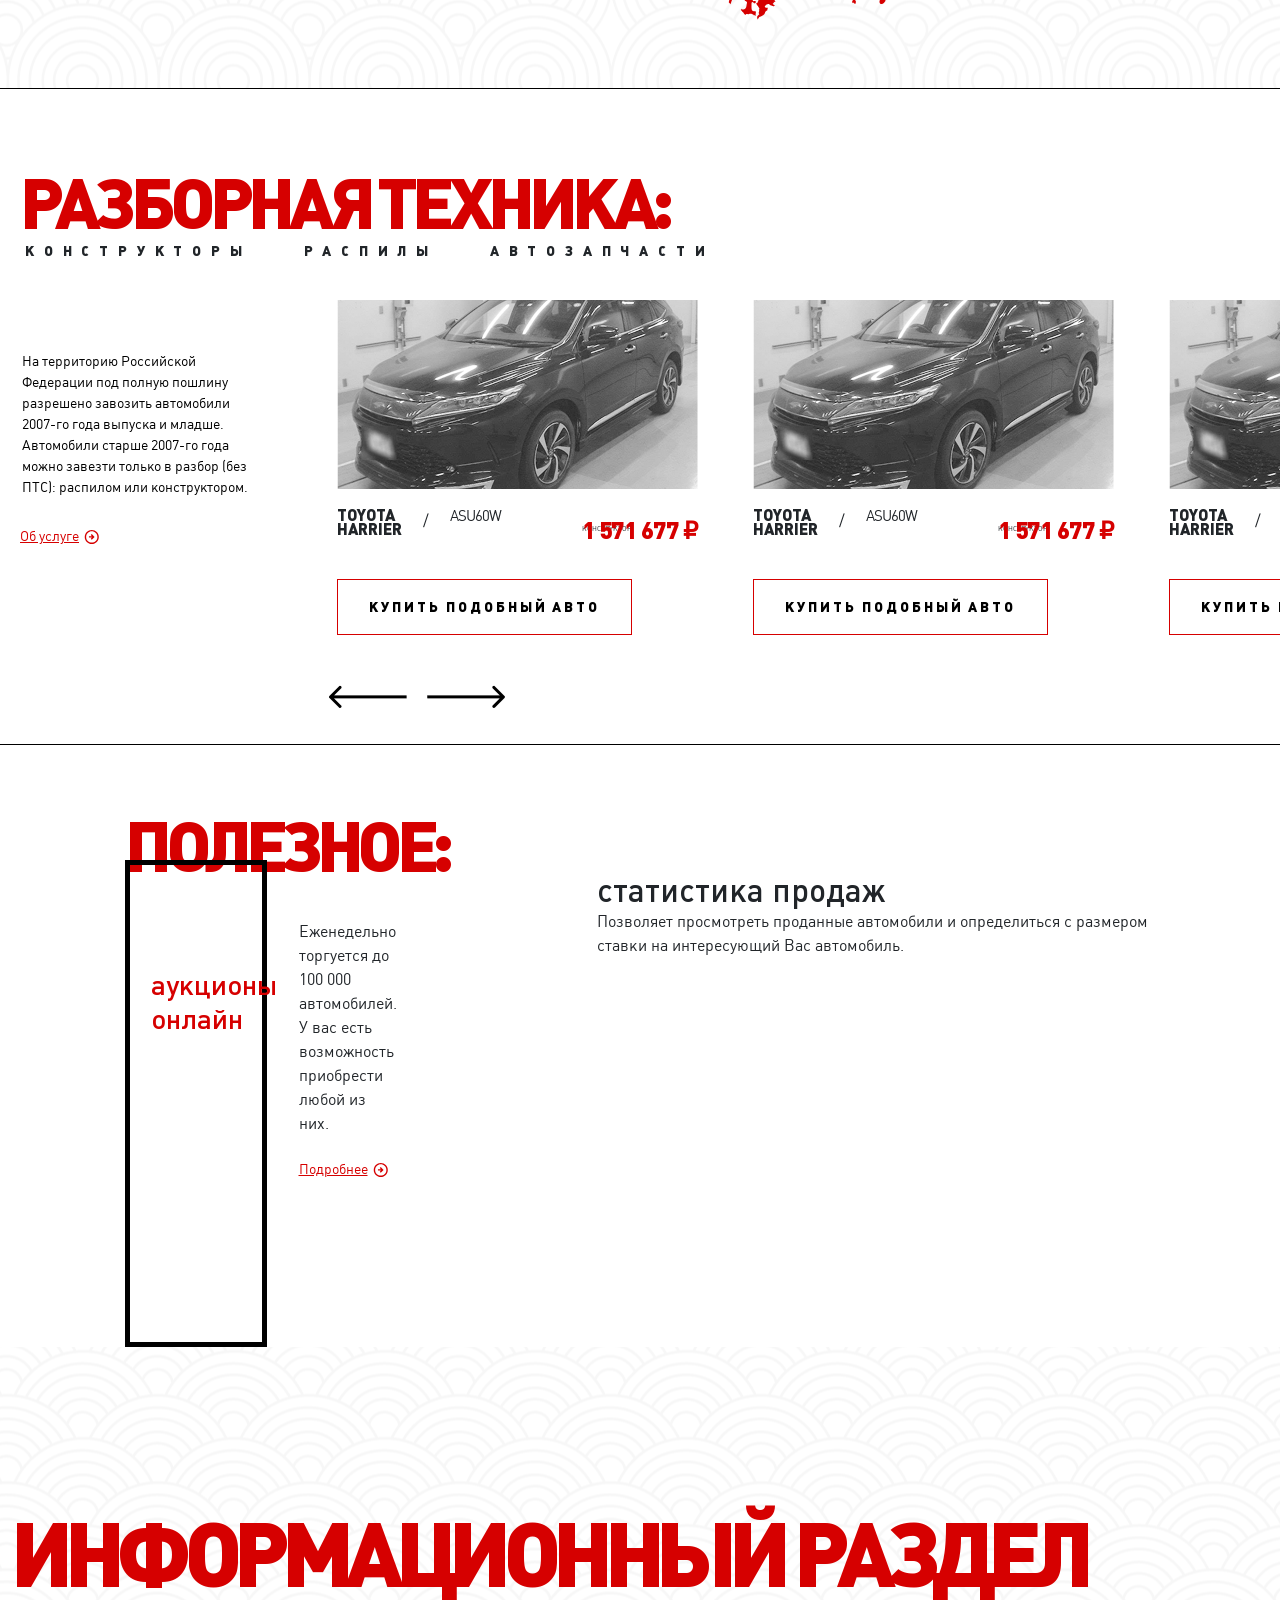
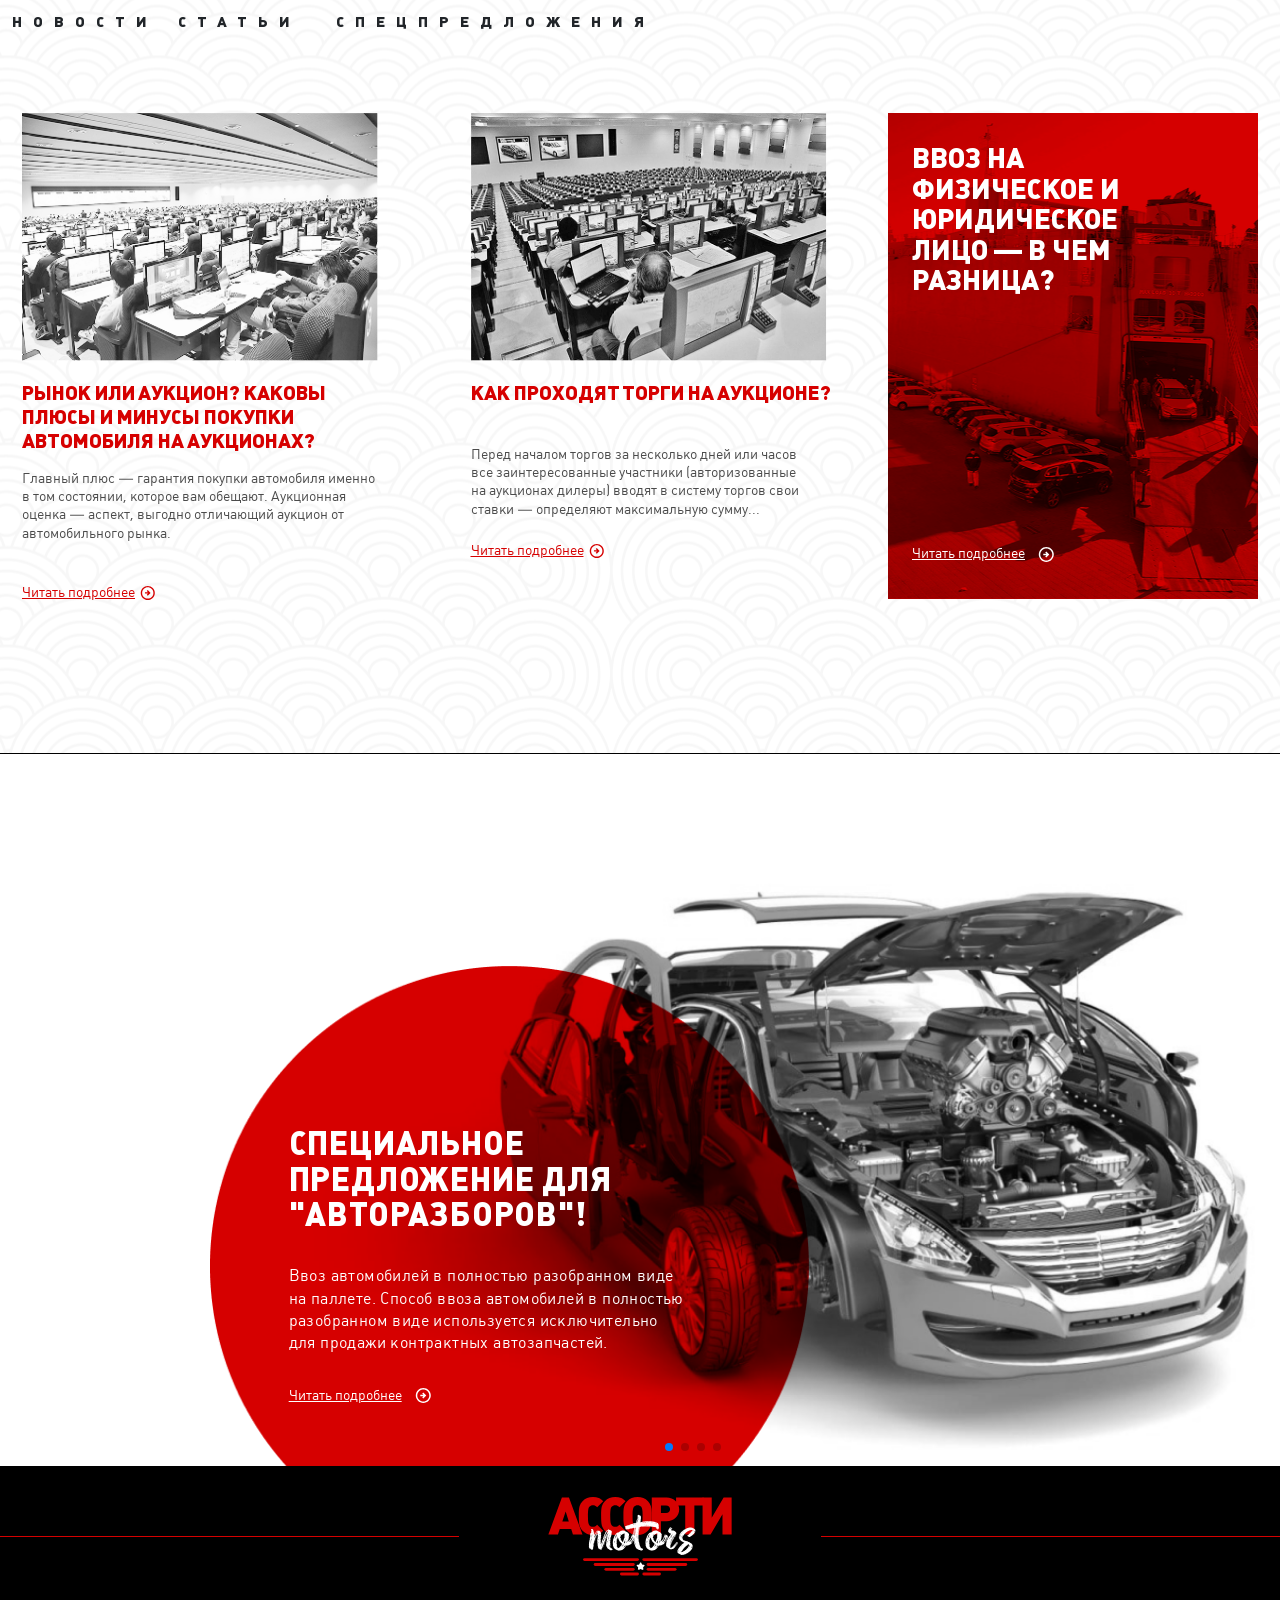
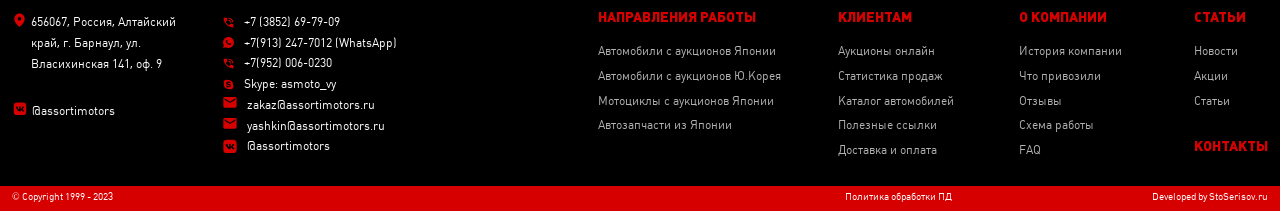
==== commit a3552e1f: "xatolani to'g'irladim" ====
--- a/index.html
+++ b/index.html
@@ -6,7 +6,9 @@
     <meta name="viewport" content="width=device-width, initial-scale=1.0">
     <title>Assorti</title>
     <link rel="icon" href="img/logo.svg">
-    <link rel="stylesheet" href="fonts/plumb-medium/stylesheet.css">
+    <link rel="stylesheet" href="fonts/fonts/fonts/stylesheet.css">
+    <link rel="stylesheet" href="fonts/fonts/drukwidecyr-bold.css">
+    <link rel="stylesheet" href="fonts/fonts/plumb/stylesheet.css">
     <link rel="stylesheet" href="scss/base/normalize.css">
     <link rel="stylesheet" href="https://cdn.jsdelivr.net/npm/swiper@11/swiper-bundle.min.css">
     <link rel="stylesheet" href="bootstrap-5.3.7-dist/css/bootstrap.min.css">
@@ -50,7 +52,7 @@
                             <p>Если вам нужен оригинальный японский автомобиль с гарантировано чистой родословной, Ваш
                                 путь – на
                                 аукционы Японии.</p>
-                            <div class="info-card__link-wrap nimadir7">
+                            <div class="info-card__link-wrap">
                                 <a href="#" class="info-card__link nimadir9">Об услуге</a>
                                 <svg class="info-card__icon" width="16" height="16" viewBox="0 0 16 16" fill="none"
                                     xmlns="http://www.w3.org/2000/svg">
@@ -61,10 +63,11 @@
                             </div>
                         </div>
                         <div class="main-word">
-                            <h3 class="break-word">
-                                <span>с аукционов</span>
-                                <span>японии</span>
-                            </h3>
+                            <div class="main-word__orab">
+                                <span>c</span>
+                                <span class="nimadir14">аукционов</span>
+                            </div>
+                            <span>японии</span>
                         </div>
 
                         <div class="main-btn">
@@ -104,10 +107,6 @@
                 </div>
             </div>
         </section>
-
-
-
-
 
         <section class="benefits-section">
             <header class="info-section__header container-2">
@@ -126,9 +125,11 @@
             <div class="nimadir11">
                 <div class="nimadir3 container-2">
                     <article class="info-card__item">
-                        <h1 class="info-card__number">18</h1>
-                        <b class="info-card__subtitle">лет возим автомобили с Востока</b>
-                        <div class="info-card__link-wrap nimadir7">
+                        <div class="orab">
+                            <h1 class="info-card__number nimadir15">18</h1>
+                            <b class="info-card__subtitle">лет возим автомобили с Востока</b>
+                        </div>
+                        <div class="info-card__link-wrap">
                             <a href="#" class="info-card__link nimadir9">История</a>
                             <svg class="info-card__icon" width="16" height="16" viewBox="0 0 16 16" fill="none"
                                 xmlns="http://www.w3.org/2000/svg">
@@ -139,8 +140,10 @@
                         </div>
                     </article>
                     <article class="info-card__item">
-                        <h1 class="info-card__number">300+</h1>
-                        <b class="info-card__subtitle">постоянных клиентов</b>
+                        <div class="orab nimadir22">
+                            <h1 class="info-card__number nimadir16">300+</h1>
+                            <b class="info-card__subtitle nimadir17">постоянных клиентов</b>
+                        </div>
                         <div class="info-card__link-wrap nimadir7">
                             <a href="#" class="info-card__link nimadir9">Как мы работаем</a>
                             <svg class="info-card__icon" width="16" height="16" viewBox="0 0 16 16" fill="none"
@@ -152,13 +155,11 @@
                         </div>
                     </article>
                     <article class="info-card__item letter-wide info-card__item--gallery">
-                        <div class="nimadir10">
+                        <div class="nimadir10 nimadir19">
                             <h1 class="info-card__number info-card__number--gallery">2000+</h1>
-                            <b class="info-card__subtitle info-card__subtitle--gallery">
-                                машин уже привезли за годы работы
-                            </b>
-                        </div>
-                        <div class="info-card__link-wrap info-card__link-wrap--gallery">
+                            <b class="info-card__subtitle info-card__subtitle--gallery nimadir18">машин уже привезли за годы работы</b>
+                        </div>
+                        <div class="info-card__link-wrap info-card__link-wrap--gallery nimadir20">
                             <a href="#" class="info-card__link info-card__link--gallery nimadir9">Смотреть галерею</a>
                             <svg class="info-card__icon info-card__icon--gallery" width="16" height="16"
                                 viewBox="0 0 16 16" fill="none" xmlns="http://www.w3.org/2000/svg">
@@ -171,8 +172,10 @@
                         <img class="border" src="img/icons/img.svg" alt="">
                     </article>
                     <article class="info-card__item">
+                        <div class="orab nimadir21">
                         <h1 class="info-card__number">0</h1>
                         <b class="info-card__subtitle">негативных отзывов</b>
+                        </div>
                         <div class="info-card__link-wrap nimadir7">
                             <a href="#" class="info-card__link nimadir9">Читать отзывы</a>
                             <svg class="info-card__icon" width="16" height="16" viewBox="0 0 16 16" fill="none"
@@ -183,6 +186,7 @@
                             </svg>
                         </div>
                     </article>
+
                     <div class="order-btn-wrapper">
                         <button class="order-btn">заказать авто</button>
                     </div>
@@ -192,9 +196,6 @@
                 </div>
             </div>
         </section>
-
-
-
 
         <section class="collapsied-equipment">
             <div class="container-3">
@@ -212,8 +213,8 @@
                                 ПТС): распилом или
                                 конструктором.</p>
 
-                            <div class="info-card__link-wrap nimadir7">
-                                <a href="#" class="info-card__link nimadir9">Читать отзывы</a>
+                            <div class="info-card__link-wrap nimadir7 nimadir23">
+                                <a href="#" class="info-card__link nimadir9">Об услуге</a>
                                 <svg class="info-card__icon" width="16" height="16" viewBox="0 0 16 16" fill="none"
                                     xmlns="http://www.w3.org/2000/svg">
                                     <path
@@ -226,11 +227,11 @@
 
                     <div class="col-lg-9 p-0">
                         <div class="collapsed-slide">
-                            <div class="swiper-wrapper">
-                                <div class="swiper-slide">
+                            <div class="swiper-wrapperw">
+                                <div class="swiper-slidew">
                                     <div class="equipment-slide">
                                         <div class="equipment-img">
-                                            <img src="img/equipment-img1.png" alt="">
+                                            <img class="car-img" src="img/equipment-img1.png" alt="">
                                             <span class="img-date">2017</span>
                                         </div>
                                         <div class="equipment-block">
@@ -254,10 +255,10 @@
                                     </div>
                                 </div>
 
-                                <div class="swiper-slide">
+                                <div class="swiper-slidew">
                                     <div class="equipment-slide">
                                         <div class="equipment-img">
-                                            <img src="img/equipment-img1.png" alt="">
+                                            <img class="car-img" src="img/equipment-img1.png" alt="">
                                             <span class="img-date">2017</span>
                                         </div>
                                         <div class="equipment-block">
@@ -281,7 +282,7 @@
                                     </div>
                                 </div>
 
-                                <div class="swiper-slide">
+                                <div class="swiper-slidew">
                                     <div class="equipment-slide">
                                         <div class="equipment-img">
                                             <img src="img/equipment-img1.png" alt="">
@@ -308,7 +309,7 @@
                                     </div>
                                 </div>
 
-                                <div class="swiper-slide">
+                                <div class="swiper-slidew">
                                     <div class="equipment-slide">
                                         <div class="equipment-img">
                                             <img src="img/equipment-img1.png" alt="">
@@ -335,7 +336,7 @@
                                     </div>
                                 </div>
 
-                                <div class="swiper-slide">
+                                <div class="swiper-slidew">
                                     <div class="equipment-slide">
                                         <div class="equipment-img">
                                             <img src="img/equipment-img1.png" alt="">
--- a/fonts/fonts/fonts/stylesheet.css
+++ b/fonts/fonts/fonts/stylesheet.css
@@ -0,0 +1,18 @@
+@font-face {
+    font-family: 'Druk Wide Cyr';
+    src: url('DrukWideCyr-Bold.woff2') format('woff2'),
+        url('DrukWideCyr-Bold.woff') format('woff');
+    font-weight: bold;
+    font-style: normal;
+    font-display: swap;
+}
+
+@font-face {
+    font-family: 'Druk Wide Cyr';
+    src: url('DrukWideCyr-Bold.woff2') format('woff2'),
+        url('DrukWideCyr-Bold.woff') format('woff');
+    font-weight: bold;
+    font-style: normal;
+    font-display: swap;
+}
+
--- a/fonts/fonts/drukwidecyr-bold.css
+++ b/fonts/fonts/drukwidecyr-bold.css
@@ -0,0 +1,9 @@
+@font-face {
+	font-family: 'DrukWideCyr-Bold';
+	src: url('fonts/drukwidecyr-bold.eot'); /* IE 9 Compatibility Mode */
+	src: url('fonts/drukwidecyr-bold.eot?#iefix') format('embedded-opentype'), /* IE < 9 */
+		url('fonts/drukwidecyr-bold.woff2') format('woff2'), /* Super Modern Browsers */
+		url('fonts/drukwidecyr-bold.woff') format('woff'), /* Firefox >= 3.6, any other modern browser */
+		url('fonts/drukwidecyr-bold.ttf') format('truetype'), /* Safari, Android, iOS */
+		url('fonts/drukwidecyr-bold.svg#drukwidecyr-bold') format('svg'); /* Chrome < 4, Legacy iOS */
+}
--- a/fonts/fonts/plumb/stylesheet.css
+++ b/fonts/fonts/plumb/stylesheet.css
@@ -0,0 +1,36 @@
+@font-face {
+    font-family: 'Plumb';
+    src: url('Plumb-Medium.woff2') format('woff2'),
+        url('Plumb-Medium.woff') format('woff');
+    font-weight: 500;
+    font-style: normal;
+    font-display: swap;
+}
+
+@font-face {
+    font-family: 'Plumb';
+    src: url('Plumb-Black.woff2') format('woff2'),
+        url('Plumb-Black.woff') format('woff');
+    font-weight: 900;
+    font-style: normal;
+    font-display: swap;
+}
+
+@font-face {
+    font-family: 'Plumb';
+    src: url('Plumb-Regular.woff2') format('woff2'),
+        url('Plumb-Regular.woff') format('woff');
+    font-weight: normal;
+    font-style: normal;
+    font-display: swap;
+}
+
+@font-face {
+    font-family: 'Plumpfull';
+    src: url('Plumpfull.woff2') format('woff2'),
+        url('Plumpfull.woff') format('woff');
+    font-weight: normal;
+    font-style: normal;
+    font-display: swap;
+}
+
--- a/css/style.css
+++ b/css/style.css
@@ -51,7 +51,7 @@
 
 .container-2 {
   max-width: 1032px;
-  margin: 0 auto;
+  margin-left: 125px;
 }
 
 .header .header__container {
@@ -82,6 +82,7 @@
   background-image: url("../img/index-bg.png");
   background-repeat: no-repeat;
   background-position: top -80px right 68px;
+  margin-bottom: -53px;
 }
 
 .main-sec .main-col {
@@ -93,11 +94,11 @@
   font-weight: 900;
   font-size: 140px;
   line-height: 105.52%;
-  letter-spacing: -0.16em;
+  letter-spacing: -0.15em;
   text-transform: uppercase;
   color: #D60000;
   margin-bottom: 115px;
-  margin-left: 83px;
+  margin-left: 72px;
 }
 
 .main-sec .main-text {
@@ -115,30 +116,12 @@
   color: #000000;
 }
 
-.main-word h3 {
-  font-weight: 900;
-  font-size: 34px;
-  line-height: 45px;
-  text-transform: uppercase;
-  color: #000;
-  border: 5px solid #000;
-  height: 487px;
-  display: flex;
-  justify-content: center;
-  width: 142px;
-  display: flex;
-  gap: 10px;
-  text-align: start;
-  padding-top: 30px;
-  margin-top: -10px;
-}
-
 .main-sec .main-btn {
   padding: 20px 0;
   background: #fff;
   position: absolute;
   right: -138px;
-  bottom: 26px;
+  bottom: 94px;
   z-index: 100;
 }
 
@@ -172,7 +155,7 @@
 .main-slide .swiper-pagination2 {
   position: absolute;
   right: 18px;
-  bottom: 55px;
+  bottom: 122px;
   text-align: right;
   display: flex;
   align-items: flex-end;
@@ -278,17 +261,58 @@
   display: flex;
 }
 
-.break-word > * {
+.main-word {
+  color: #000;
+  border: 5px solid #000;
+  height: 487px;
+  width: 142px;
+  text-align: start;
+  margin-top: -12px;
+  display: flex;
+  padding-top: 28px;
+  padding-left: 21px;
+}
+
+.main-word__orab {
+  display: flex;
+  flex-direction: column;
+  gap: 26px;
+  margin-right: 12px;
+}
+
+.main-word__orab > .nimadir14 {
+  letter-spacing: -9px;
+  margin-left: 6px;
+}
+
+.main-word__orab > span {
+  font-family: "Druk Wide Cyr";
+  writing-mode: vertical-rl;
+  /* ustunga aylantiradi */
+  text-orientation: upright;
+  display: flex;
+  flex-direction: column;
+  font-weight: 900;
+  font-size: 36px;
+  line-height: 96%;
+  text-align: center;
+  text-transform: uppercase;
+}
+
+.main-word > span {
+  font-family: "Druk Wide Cyr";
   writing-mode: vertical-rl;
   /* ustunga aylantiradi */
   text-orientation: upright;
   /* harflarni to‘g‘ri turadigan qiladi */
+  text-align: start;
   font-weight: 900;
   font-size: 36px;
   line-height: 96%;
   text-align: center;
   text-transform: uppercase;
   text-align: start;
+  letter-spacing: -9px;
 }
 
 .benefits-section {
@@ -298,11 +322,13 @@
   background-size: cover;
   padding-top: 85px;
   padding-bottom: 220px;
+  margin-top: -123px;
 }
 .benefits-section .info-section__header {
   display: flex;
   justify-content: space-between;
   align-items: center;
+  margin-top: 52px;
 }
 .benefits-section .info-section__text-block .section-title {
   line-height: 105px;
@@ -310,25 +336,26 @@
 }
 .benefits-section .info-section__list {
   display: flex;
-  gap: 25px;
+  margin-top: -5px;
+  margin-left: 3px;
+  gap: 12px;
 }
 .benefits-section .info-section__list .info-section__list-item {
-  text-transform: uppercase;
-  font-weight: bold;
-  font-size: 15px;
+  font-weight: 900;
+  font-size: 14px;
   line-height: 180%;
-  letter-spacing: 7px;
+  letter-spacing: 10px;
+  text-transform: uppercase;
 }
 .benefits-section .info-section__image-block {
   padding: 41px 17px;
   border: 2px solid black;
   border-radius: 50px;
   margin-right: 13px;
-  margin-top: 6px;
+  margin-top: 7px;
 }
 .nimadir3 {
   display: flex;
-  justify-content: space-between;
   align-items: center;
 }
 .nimadir3 .info-card__item {
@@ -344,14 +371,17 @@
   line-height: 85%;
   text-transform: uppercase;
   letter-spacing: -15px;
-  margin-top: 32px;
+  margin-top: 31px;
   margin-bottom: 20px;
-  margin-right: -22px;
+  margin-right: -20px;
 }
 .nimadir3 .info-card__item .info-card__subtitle {
   font-weight: 700;
   font-size: 24px;
   line-height: 120%;
+  margin-top: 5px;
+  margin-left: -2px;
+  letter-spacing: 0.4px;
 }
 
 .info-card__item--gallery .info-card__content {
@@ -366,7 +396,7 @@
 .border {
   position: absolute;
   top: -50px;
-  right: -35px;
+  right: -22px;
   z-index: -1;
   margin-right: -32px;
 }
@@ -374,7 +404,7 @@
 .japan-map {
   position: absolute;
   bottom: -314px;
-  right: -186px;
+  right: -170px;
   opacity: 1;
   z-index: -1;
   transform: rotate(360deg);
@@ -409,7 +439,6 @@
   width: 298px;
   display: flex;
   align-items: center;
-  justify-content: center;
   font-weight: 700;
   font-size: 14px;
   line-height: 79.4%;
@@ -419,6 +448,7 @@
   color: #FFFFFF;
   border: 1px solid #D60000;
   transition: all 0.2s linear;
+  padding-left: 32px;
 }
 
 .red-btn:hover {
@@ -439,19 +469,71 @@
   color: #D60000;
 }
 
+.swiper-slide-prev {
+  overflow: hidden;
+}
+
+.pc-slide-img {
+  width: 1115px !important;
+  height: 612px !important;
+  margin-top: -73px;
+}
+
 .nimadir2 {
   margin-bottom: 22px;
 }
 
+.nimadir15 {
+  margin-left: -7px;
+}
+
+.nimadir16 {
+  margin-left: 110px;
+}
+
+.nimadir7 {
+  margin-left: 183px;
+  margin-bottom: -1px;
+}
+
+.nimadir17 {
+  margin-top: -5px;
+  margin-left: 111px !important;
+}
+
+.nimadir18 {
+  max-width: 208px !important;
+}
+
+.nimadir19 {
+  margin-left: 116px;
+}
+
+.nimadir20 {
+  margin-left: 125px;
+}
+
+.nimadir21 {
+  margin-left: 187px;
+}
+
+.nimadir22 {
+  margin-left: 68px;
+}
+
+.nimadir23 {
+  margin-left: 0;
+}
+
 .collapsied-equipment {
-  padding: 98px 0 36px 0;
+  padding: 90px 0 36px 0;
   border-top: 1px solid #000;
 }
 .collapsied-equipment .second-title h2 {
   font-weight: 900;
   font-size: 70px;
   line-height: 71%;
-  letter-spacing: -7px;
+  letter-spacing: -5.8px;
   text-transform: uppercase;
   color: #D60000;
 }
@@ -461,7 +543,9 @@
   line-height: 180%;
   letter-spacing: 0.7em;
   text-transform: uppercase;
-  word-spacing: 20px;
+  word-spacing: 40px;
+  margin-top: 10px;
+  margin-left: 5px;
 }
 .collapsied-equipment .row .equipment-text p {
   font-weight: 400;
@@ -469,25 +553,21 @@
   line-height: 150%;
   max-width: 235px;
   text-align: start;
-  margin-top: 86px;
+  margin-top: 87px;
   margin-bottom: 28.48px;
   color: #000000;
-}
-
-.col-lg-9 {
-  margin-top: 34.84px;
-}
-.col-lg-9 .equipment-slide .equipment-img {
-  margin-bottom: 27px;
-}
-.col-lg-9 .equipment-slide .equipment-img img {
+  margin-left: 2px;
+}
+
+.car-img {
   position: relative;
 }
-.col-lg-9 .equipment-slide .img-date {
+
+.img-date {
   position: absolute;
   top: 10px;
-  left: 10px;
-  padding: 27.41px 16.91px;
+  left: 19px;
+  padding: 24.41px 13.91px;
   border: 3px solid #000000;
   border-radius: 50px;
   font-weight: 900;
@@ -496,16 +576,23 @@
   text-align: center;
   text-transform: uppercase;
 }
+
+.col-lg-9 {
+  margin-top: 34.84px;
+}
+.col-lg-9 .equipment-slide .equipment-img {
+  margin-bottom: 19px;
+}
 .col-lg-9 .equipment-block .equipment-title {
   display: flex;
   justify-content: space-between;
   align-items: center;
   max-width: 360.24px;
-  margin-bottom: 33.53px;
+  margin-bottom: 42.53px;
 }
 .col-lg-9 .equipment-block .title-in {
   display: flex;
-  gap: 16px;
+  gap: 21px;
 }
 .col-lg-9 .equipment-block .title-in h5 {
   font-weight: 900;
@@ -519,35 +606,39 @@
   font-weight: 400;
   font-size: 15px;
   line-height: 101%;
+  letter-spacing: -1.1px;
 }
 .col-lg-9 .equipment-block .equipment-btn {
-  padding: 22px 35px;
+  padding: 15px 31px;
   border: 1px solid #D60000;
   display: inline-block;
 }
 .col-lg-9 .equipment-block .equipment-btn .show-more {
   font-weight: 700;
-  font-style: Bold;
   font-size: 14px;
   line-height: 79%;
   text-align: center;
-  letter-spacing: 4px;
+  letter-spacing: 3px;
   text-transform: uppercase;
   color: #000000;
+  word-spacing: -1px;
 }
 .col-lg-9 .equipment-price span {
   font-weight: 400;
   font-size: 7px;
   line-height: 150%;
-  margin-left: 72px;
+  letter-spacing: 35.5%;
+  text-align: right;
 }
 .col-lg-9 .equipment-price p {
   font-weight: 900;
   font-size: 24px;
-  line-height: 87%;
+  line-height: 2.4px;
   text-align: right;
   text-transform: uppercase;
   color: #D60000;
+  margin-top: -9px;
+  letter-spacing: -0.5px;
 }
 
 .swiper-buttons {
@@ -559,6 +650,13 @@
 
 .container-3 {
   margin-left: 20px;
+}
+
+.swiper-wrapperw {
+  display: flex;
+  margin-left: 8px;
+  gap: 55px;
+  overflow: hidden;
 }
 
 .useful-section {
@@ -623,12 +721,12 @@
 }
 .info-section__header .info-section__title {
   font-weight: 900;
-  font-size: 70px;
-  line-height: 71%;
-  text-transform: uppercase;
-  letter-spacing: -7px !important;
+  font-size: 90px;
+  letter-spacing: -8.5px;
+  text-transform: uppercase;
   color: #D60000;
-  margin-bottom: 10px !important;
+  margin-top: 3px;
+  margin-left: -1px;
 }
 
 .info-section__nav {
@@ -693,7 +791,7 @@
 .info-card__link-wrap {
   display: flex;
   align-items: center;
-  gap: 8px;
+  gap: 5px;
   cursor: pointer;
 }
 .info-card__link-wrap .info-card__link {
@@ -1016,7 +1114,7 @@
 
 .info-card__subtitle {
   display: inline-block;
-  max-width: 150px;
+  max-width: 158px;
   line-height: 1.4;
   word-wrap: break-word;
   white-space: normal;
@@ -1203,6 +1301,7 @@
   }
   .container-2 {
     padding: 8px;
+    margin: 0;
   }
   .nimadir3 .info-card__item .info-card__subtitle {
     max-width: 155px;
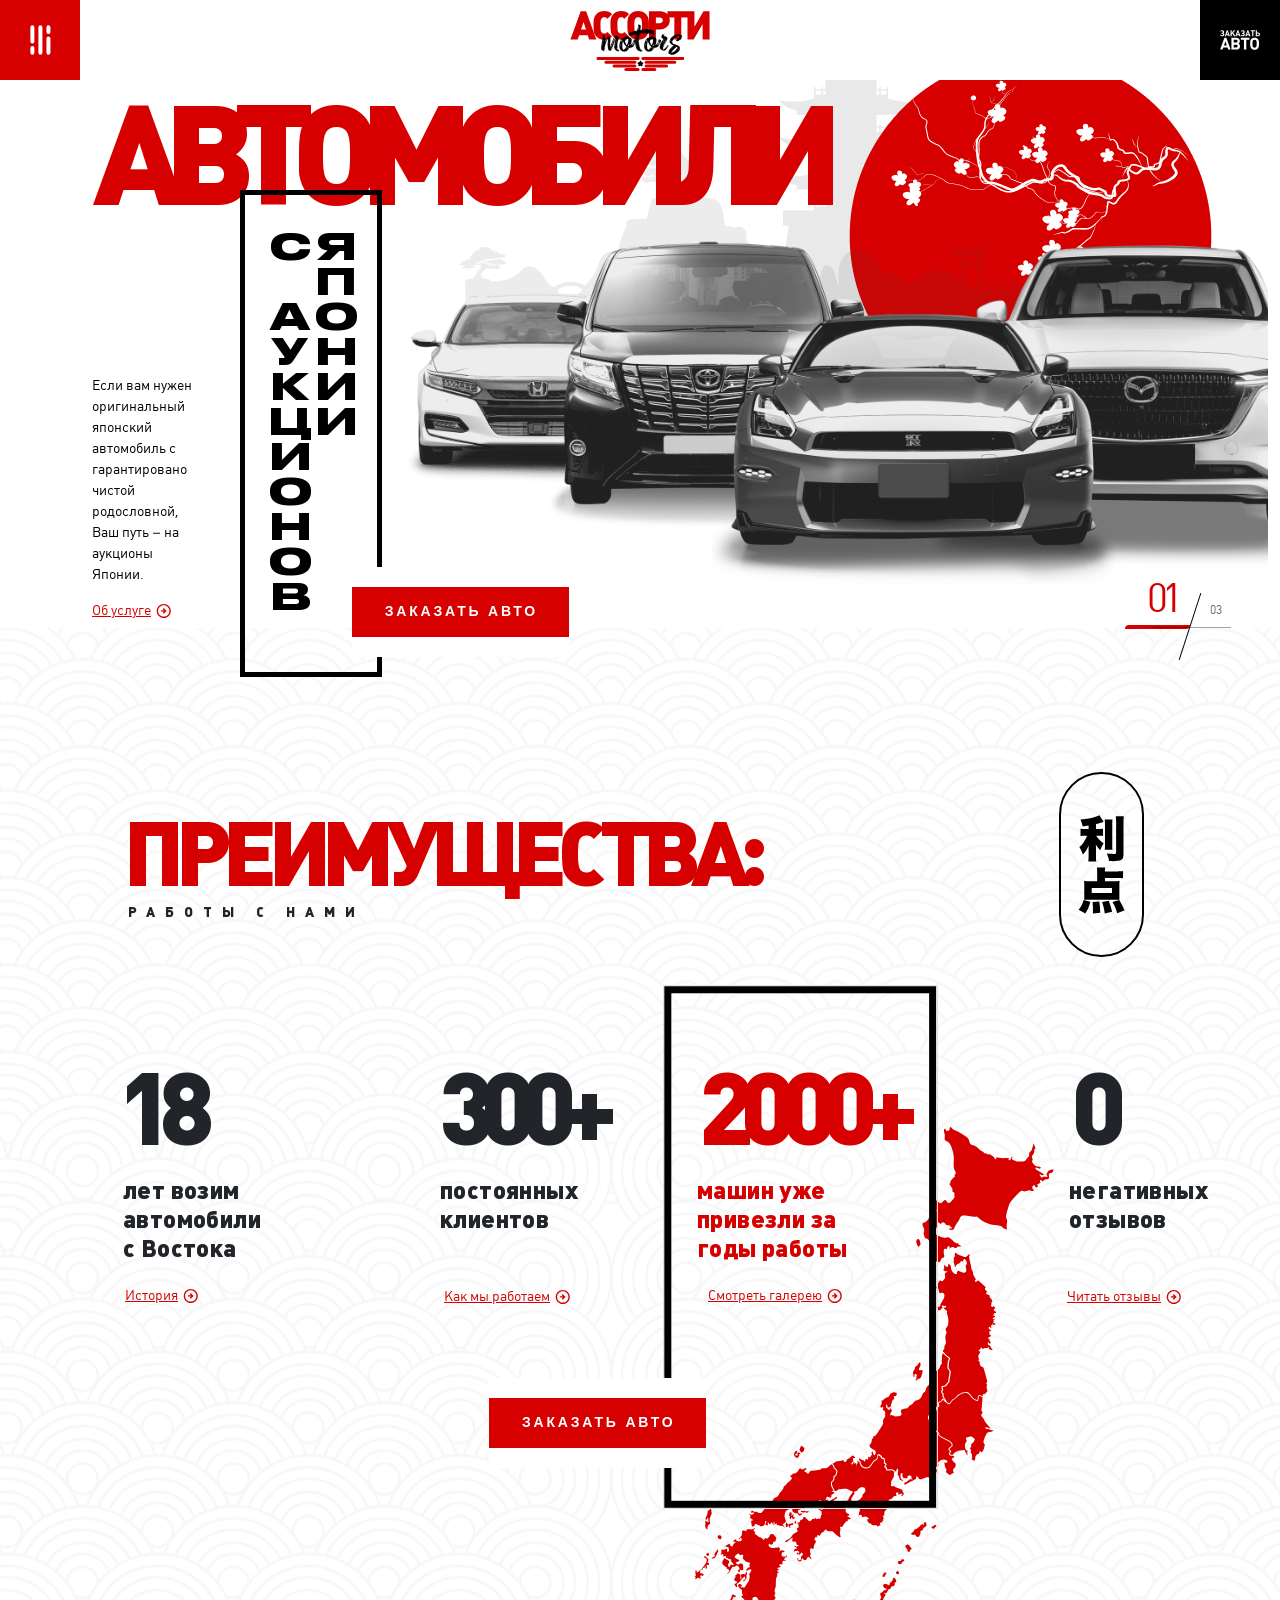
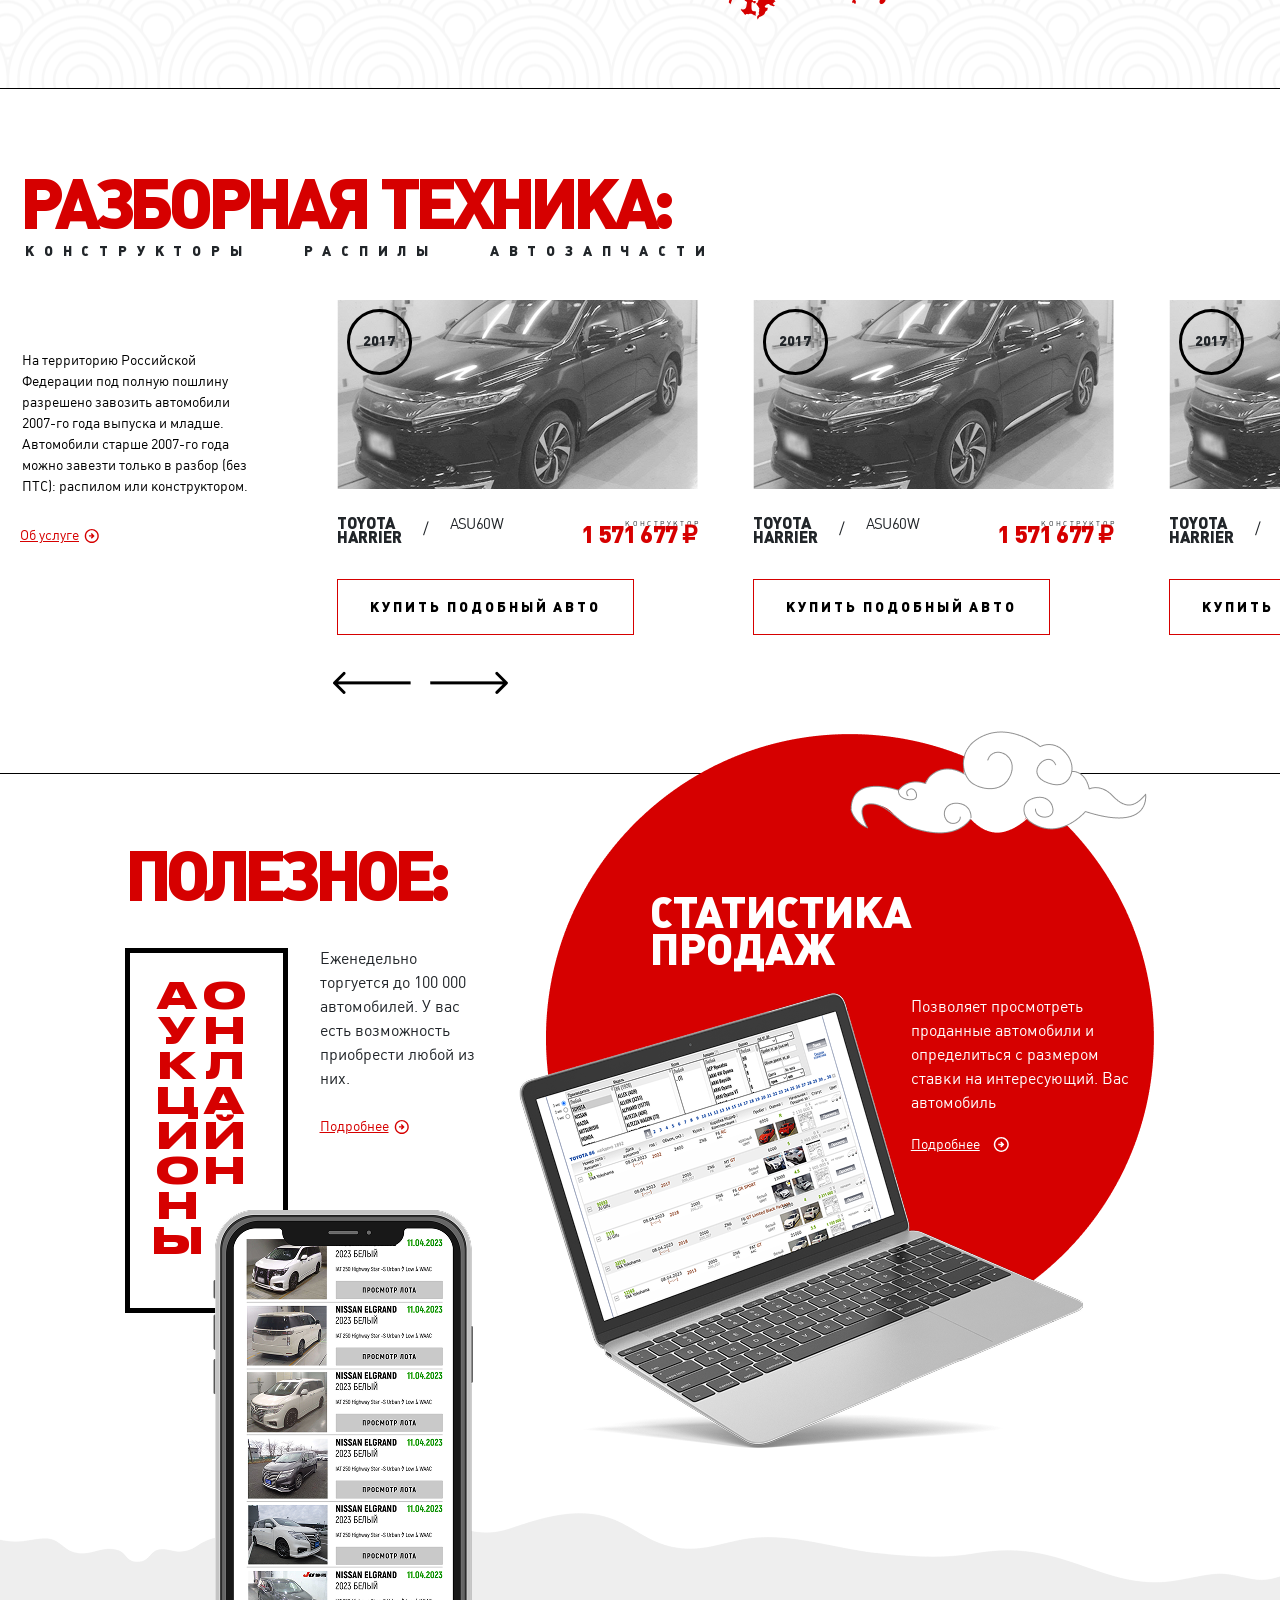
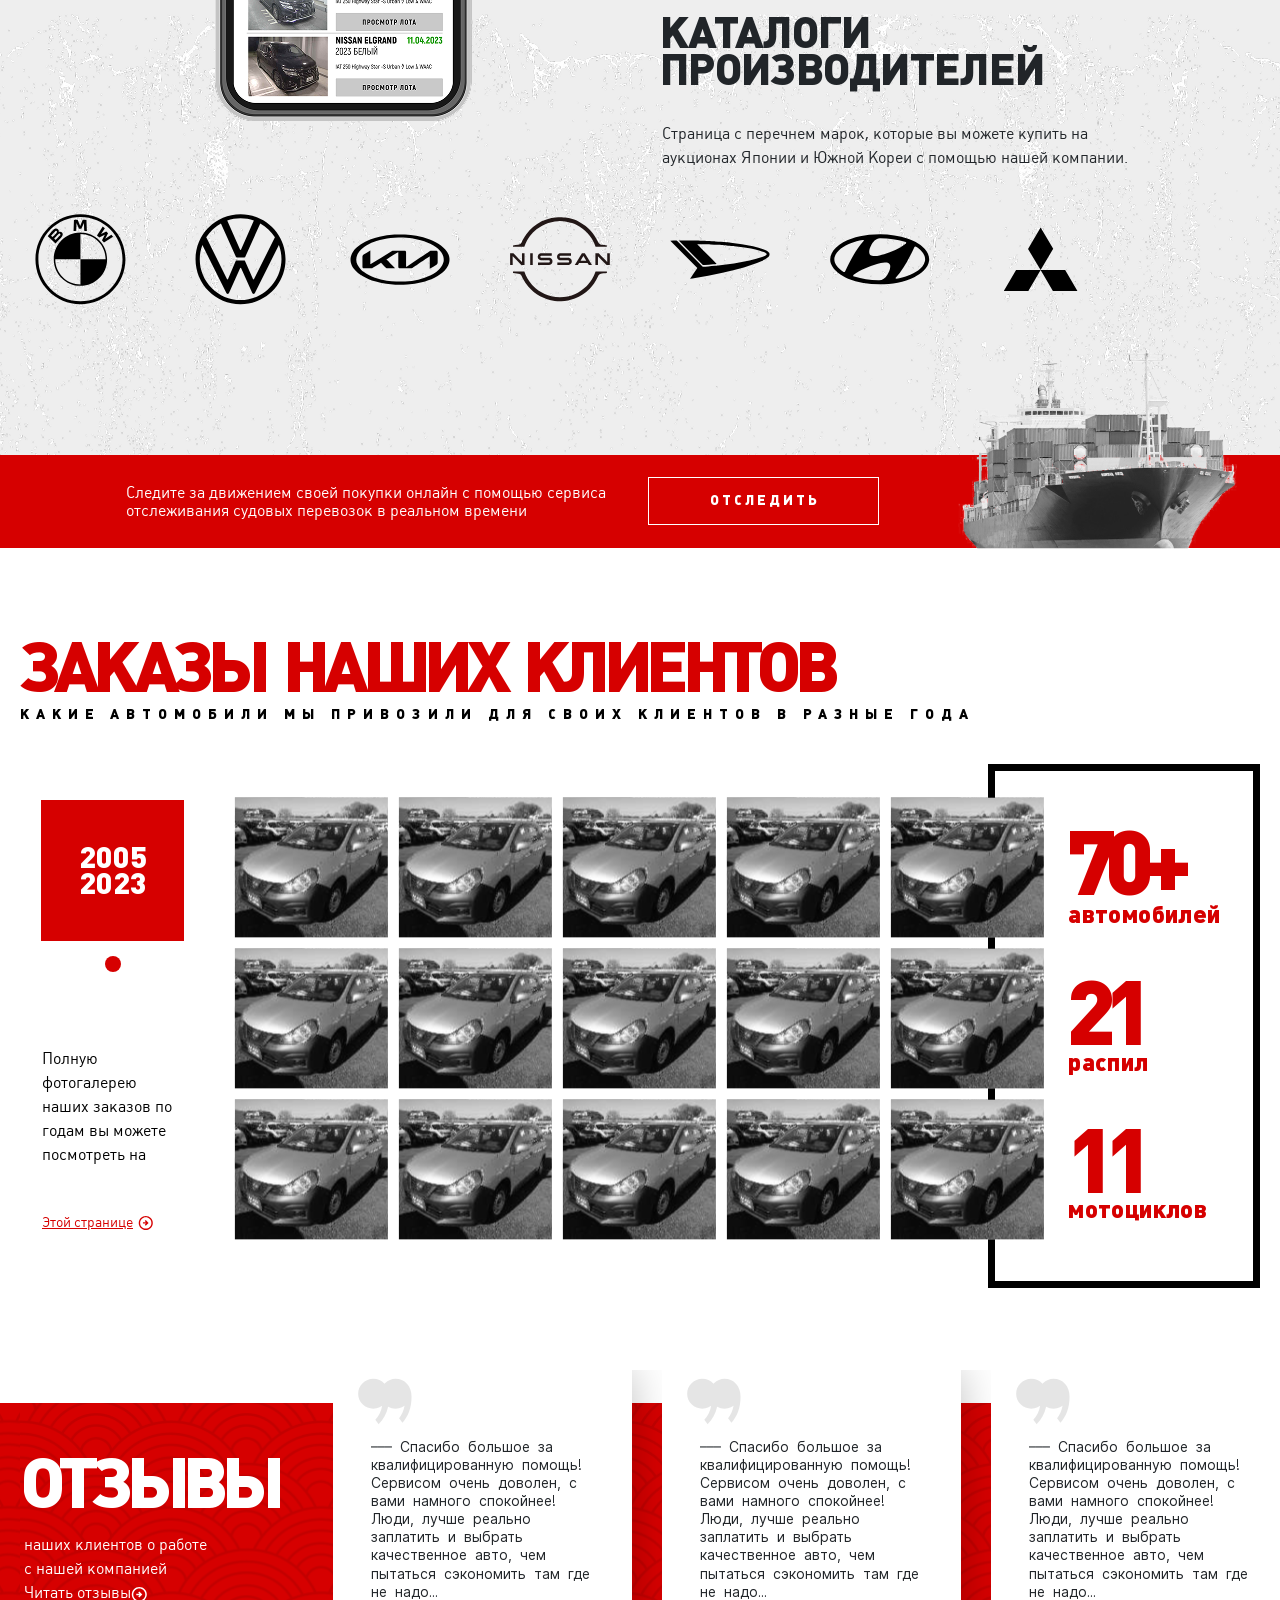
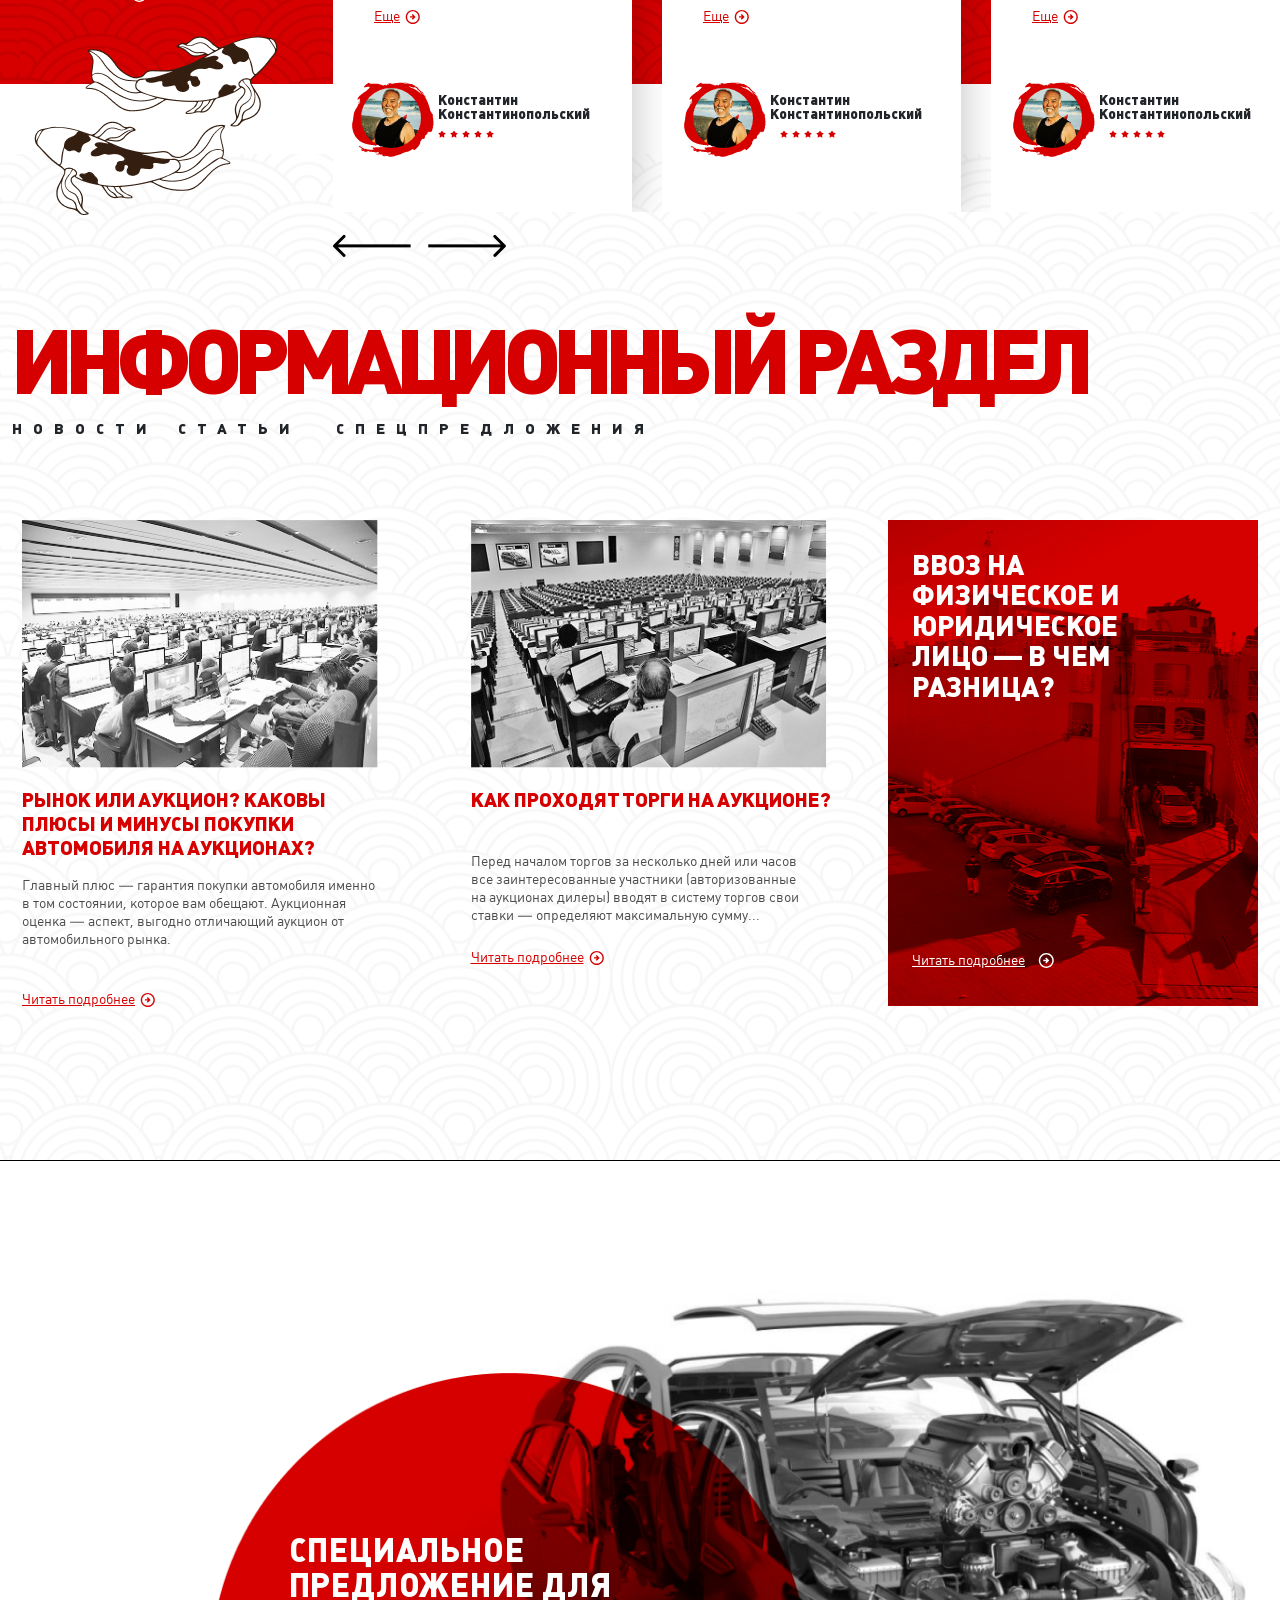
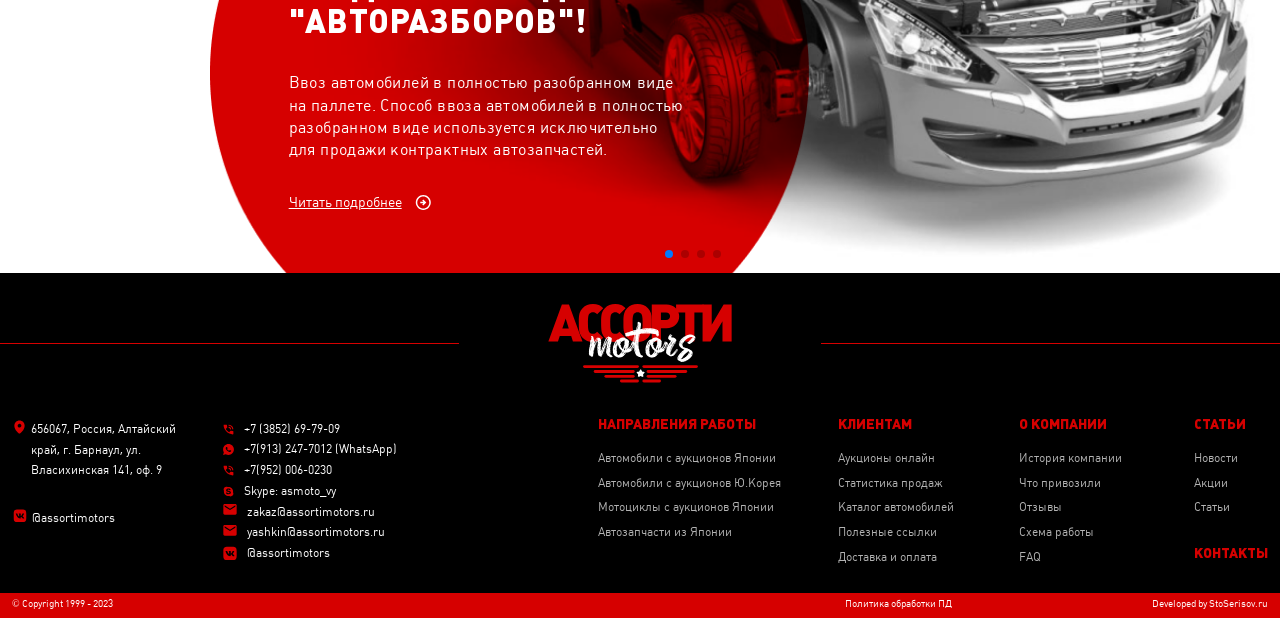
==== commit 073dc89e: "m" ====
--- a/index.html
+++ b/index.html
@@ -9,9 +9,11 @@
     <link rel="stylesheet" href="fonts/fonts/fonts/stylesheet.css">
     <link rel="stylesheet" href="fonts/fonts/drukwidecyr-bold.css">
     <link rel="stylesheet" href="fonts/fonts/plumb/stylesheet.css">
+    <link rel="stylesheet" href="fonts/fonts/fonts/inter/stylesheet.css">
     <link rel="stylesheet" href="scss/base/normalize.css">
     <link rel="stylesheet" href="https://cdn.jsdelivr.net/npm/swiper@11/swiper-bundle.min.css">
     <link rel="stylesheet" href="bootstrap-5.3.7-dist/css/bootstrap.min.css">
+    <link rel="stylesheet" href="swiper-offline/swiper.css">
     <link rel="stylesheet" href="css/style.css">
 </head>
 
@@ -41,7 +43,7 @@
 
     <main>
 
-        <section class="main-sec">
+        <section class="main-sec container">
             <div class="container">
                 <div class="title">
                     <h1>автомобили</h1>
@@ -157,7 +159,8 @@
                     <article class="info-card__item letter-wide info-card__item--gallery">
                         <div class="nimadir10 nimadir19">
                             <h1 class="info-card__number info-card__number--gallery">2000+</h1>
-                            <b class="info-card__subtitle info-card__subtitle--gallery nimadir18">машин уже привезли за годы работы</b>
+                            <b class="info-card__subtitle info-card__subtitle--gallery nimadir18">машин уже привезли за
+                                годы работы</b>
                         </div>
                         <div class="info-card__link-wrap info-card__link-wrap--gallery nimadir20">
                             <a href="#" class="info-card__link info-card__link--gallery nimadir9">Смотреть галерею</a>
@@ -173,8 +176,8 @@
                     </article>
                     <article class="info-card__item">
                         <div class="orab nimadir21">
-                        <h1 class="info-card__number">0</h1>
-                        <b class="info-card__subtitle">негативных отзывов</b>
+                            <h1 class="info-card__number">0</h1>
+                            <b class="info-card__subtitle">негативных отзывов</b>
                         </div>
                         <div class="info-card__link-wrap nimadir7">
                             <a href="#" class="info-card__link nimadir9">Читать отзывы</a>
@@ -376,13 +379,13 @@
                             </div>
                         </div>
                     </div>
+
                 </div>
             </div>
         </section>
 
         <section class="useful-section">
             <div class="useful-container container-2">
-
                 <div class="useful-card useful-card--auction">
                     <div class="useful-card-header">
                         <h1 class="useful-card-title">полезное:</h1>
@@ -391,8 +394,8 @@
                         <div class="useful-card-body">
                             <div class="main-word">
                                 <h3 class="break-word">
+                                    <span class="break-rord__span">онлайн</span>
                                     <span>аукционы</span>
-                                    <span>онлайн</span>
                                 </h3>
                             </div>
                             <img class="iphone-img" src="img/iphone.png" alt="">
@@ -419,21 +422,264 @@
 
                         <div class="useful-card useful-card--stats">
                             <h2 class="useful-card-title">статистика продаж</h2>
-                            <p class="useful-card-text">
-                                Позволяет просмотреть проданные автомобили и определиться с размером ставки на
-                                интересующий
-                                Вас
-                                автомобиль.
-                            </p>
-                            <div class="info-card__footer">
-                                <a class="info-card__link" href="#">Подробнее</a>
-                                <svg class="info-card__icon" width="16" height="16" viewBox="0 0 16 16" fill="none"
-                                    xmlns="http://www.w3.org/2000/svg">
-                                    <path
-                                        d="M8.28516 11.4438L11.2852 8.44385L8.28516 5.44385L7.23516 6.49385L8.43516 7.69385H5.28516V9.19385H8.43516L7.23516 10.3938L8.28516 11.4438ZM8.28516 15.9438C7.24766 15.9438 6.27266 15.7468 5.36016 15.3528C4.44766 14.9588 3.65391 14.4246 2.97891 13.7501C2.30391 13.0751 1.76966 12.2813 1.37616 11.3688C0.982656 10.4563 0.785656 9.48135 0.785156 8.44385C0.785156 7.40635 0.982156 6.43135 1.37616 5.51885C1.77016 4.60635 2.30441 3.8126 2.97891 3.1376C3.65391 2.4626 4.44766 1.92835 5.36016 1.53485C6.27266 1.14135 7.24766 0.944348 8.28516 0.943848C9.32266 0.943848 10.2977 1.14085 11.2102 1.53485C12.1227 1.92885 12.9164 2.4631 13.5914 3.1376C14.2664 3.8126 14.8009 4.60635 15.1949 5.51885C15.5889 6.43135 15.7857 7.40635 15.7852 8.44385C15.7852 9.48135 15.5882 10.4563 15.1942 11.3688C14.8002 12.2813 14.2659 13.0751 13.5914 13.7501C12.9164 14.4251 12.1227 14.9596 11.2102 15.3536C10.2977 15.7476 9.32266 15.9443 8.28516 15.9438ZM8.28516 14.4438C9.96016 14.4438 11.3789 13.8626 12.5414 12.7001C13.7039 11.5376 14.2852 10.1188 14.2852 8.44385C14.2852 6.76885 13.7039 5.3501 12.5414 4.1876C11.3789 3.0251 9.96016 2.44385 8.28516 2.44385C6.61016 2.44385 5.19141 3.0251 4.02891 4.1876C2.86641 5.3501 2.28516 6.76885 2.28516 8.44385C2.28516 10.1188 2.86641 11.5376 4.02891 12.7001C5.19141 13.8626 6.61016 14.4438 8.28516 14.4438Z"
-                                        fill="#D60000" />
-                                </svg>
-                            </div>
+                            <div class="card--stats__orab">
+                                <p class="useful-card-text-orab">Позволяет просмотреть проданные автомобили и
+                                    определиться с
+                                    размером ставки на интересующий. Вас автомобиль</p>
+                                <div class="info-card__footer">
+                                    <a class="info-card__link" href="#">Подробнее</a>
+                                    <svg class="info-card__icon" width="16" height="16" viewBox="0 0 16 16" fill="none"
+                                        xmlns="http://www.w3.org/2000/svg">
+                                        <path
+                                            d="M8.28516 11.4438L11.2852 8.44385L8.28516 5.44385L7.23516 6.49385L8.43516 7.69385H5.28516V9.19385H8.43516L7.23516 10.3938L8.28516 11.4438ZM8.28516 15.9438C7.24766 15.9438 6.27266 15.7468 5.36016 15.3528C4.44766 14.9588 3.65391 14.4246 2.97891 13.7501C2.30391 13.0751 1.76966 12.2813 1.37616 11.3688C0.982656 10.4563 0.785656 9.48135 0.785156 8.44385C0.785156 7.40635 0.982156 6.43135 1.37616 5.51885C1.77016 4.60635 2.30441 3.8126 2.97891 3.1376C3.65391 2.4626 4.44766 1.92835 5.36016 1.53485C6.27266 1.14135 7.24766 0.944348 8.28516 0.943848C9.32266 0.943848 10.2977 1.14085 11.2102 1.53485C12.1227 1.92885 12.9164 2.4631 13.5914 3.1376C14.2664 3.8126 14.8009 4.60635 15.1949 5.51885C15.5889 6.43135 15.7857 7.40635 15.7852 8.44385C15.7852 9.48135 15.5882 10.4563 15.1942 11.3688C14.8002 12.2813 14.2659 13.0751 13.5914 13.7501C12.9164 14.4251 12.1227 14.9596 11.2102 15.3536C10.2977 15.7476 9.32266 15.9443 8.28516 15.9438ZM8.28516 14.4438C9.96016 14.4438 11.3789 13.8626 12.5414 12.7001C13.7039 11.5376 14.2852 10.1188 14.2852 8.44385C14.2852 6.76885 13.7039 5.3501 12.5414 4.1876C11.3789 3.0251 9.96016 2.44385 8.28516 2.44385C6.61016 2.44385 5.19141 3.0251 4.02891 4.1876C2.86641 5.3501 2.28516 6.76885 2.28516 8.44385C2.28516 10.1188 2.86641 11.5376 4.02891 12.7001C5.19141 13.8626 6.61016 14.4438 8.28516 14.4438Z"
+                                            fill="#D60000" />
+                                    </svg>
+                                </div>
+                            </div>
+                            <img class="back-red__sircle" src="img/index-about-round.png" alt="">
+                            <img class="cloud" src="img/cloud.png" alt="">
+                            <img class="laptop-1" src="img/laptop-1.png" alt="">
+                        </div>
+                    </div>
+                </div>
+            </div>
+
+            <div class="catalog-container">
+                <div class="catalog-header">
+                    <h2 class="catalog-title">каталоги производителей</h2>
+                    <p class="catalog-description">
+                        Страница с перечнем марок, которые вы можете купить на аукционах Японии и Южной Кореи с помощью
+                        нашей компании.
+                    </p>
+                </div>
+
+                <div class="logo-slider-box">
+                    <div class="logo-track">
+                        <div class="logo-item"><img src="img/icons/bmw-icon.svg" alt="BMW"></div>
+                        <div class="logo-item"><img src="img/icons/w-icon.svg" alt="VW"></div>
+                        <div class="logo-item"><img src="img/icons/kn-icon.svg" alt="KIA"></div>
+                        <div class="logo-item"><img src="img/icons/nissan-icon.svg" alt="Nissan"></div>
+                        <div class="logo-item"><img src="img/icons/d-icon.svg" alt="Daewoo"></div>
+                        <div class="logo-item"><img src="img/icons/n-icon.svg" alt="Hyundai"></div>
+                        <div class="logo-item"><img src="img/icons/tree-icon.svg" alt="Mitsubishi"></div>
+                    </div>
+
+                    <div class="logo-controls">
+                        <button class="logo-prev"><img src="img/icons/long-arrow-left.svg" alt=""></button>
+                        <button class="logo-next"><img src="img/icons/long-arrow-right.svg" alt=""></button>
+                    </div>
+                </div>
+                <img class="bg-1" src="img/bg-1.png" alt="">
+                <!-- <img class="dirt-1" src="img/dirt-1.png" alt=""> -->
+            </div>
+
+        </section>
+
+        <section class="tracking-section">
+            <div class="tracking-container">
+                <p class="tracking-text">
+                    Следите за движением своей покупки онлайн с помощью сервиса отслеживания судовых перевозок в
+                    реальном времени
+                </p>
+                <button class="tracking-btn">отследить</button>
+                <img class="tracking-img" src="img/ship.png" alt="Корабль">
+            </div>
+        </section>
+
+        <section class="orders-section container-3">
+            <div class="orders-header">
+                <h1 class="orders-title">заказы наших клиентов</h1>
+                <p class="orders-subtitle">какие автомобили мы привозили для своих клиентов в разные года</p>
+            </div>
+
+            <div class="orders-content">
+                <div class="orders-info">
+                    <div class="order-info__orab">
+                        <div class="orders-years">
+                            <span>2005</span>
+                            <span>2023</span>
+                        </div>
+                        <div class="dumaloq"></div>
+                    </div>
+                    <div class="orab-turuvchi">
+                        <p class="orders-description">
+                            Полную фотогалерею наших заказов по годам вы можете посмотреть на
+                        </p>
+                        <div class="info-card__link-wrap">
+                            <a href="#" class="info-card__link">Этой странице</a>
+                            <svg width="16" height="16" viewBox="0 0 16 16" fill="none"
+                                xmlns="http://www.w3.org/2000/svg">
+                                <path
+                                    d="M8.28516 11.4438L11.2852 8.44385L8.28516 5.44385L7.23516 6.49385L8.43516 7.69385H5.28516V9.19385H8.43516L7.23516 10.3938L8.28516 11.4438ZM8.28516 15.9438C7.24766 15.9438 6.27266 15.7468 5.36016 15.3528C4.44766 14.9588 3.65391 14.4246 2.97891 13.7501C2.30391 13.0751 1.76966 12.2813 1.37616 11.3688C0.982656 10.4563 0.785656 9.48135 0.785156 8.44385C0.785156 7.40635 0.982156 6.43135 1.37616 5.51885C1.77016 4.60635 2.30441 3.8126 2.97891 3.1376C3.65391 2.4626 4.44766 1.92835 5.36016 1.53485C6.27266 1.14135 7.24766 0.944348 8.28516 0.943848C9.32266 0.943848 10.2977 1.14085 11.2102 1.53485C12.1227 1.92885 12.9164 2.4631 13.5914 3.1376C14.2664 3.8126 14.8009 4.60635 15.1949 5.51885C15.5889 6.43135 15.7857 7.40635 15.7852 8.44385C15.7852 9.48135 15.5882 10.4563 15.1942 11.3688C14.8002 12.2813 14.2659 13.0751 13.5914 13.7501C12.9164 14.4251 12.1227 14.9596 11.2102 15.3536C10.2977 15.7476 9.32266 15.9443 8.28516 15.9438ZM8.28516 14.4438C9.96016 14.4438 11.3789 13.8626 12.5414 12.7001C13.7039 11.5376 14.2852 10.1188 14.2852 8.44385C14.2852 6.76885 13.7039 5.3501 12.5414 4.1876C11.3789 3.0251 9.96016 2.44385 8.28516 2.44385C6.61016 2.44385 5.19141 3.0251 4.02891 4.1876C2.86641 5.3501 2.28516 6.76885 2.28516 8.44385C2.28516 10.1188 2.86641 11.5376 4.02891 12.7001C5.19141 13.8626 6.61016 14.4438 8.28516 14.4438Z"
+                                    fill="#D60000" />
+                            </svg>
+                        </div>
+                    </div>
+                </div>
+
+                <div class="orders-gallery">
+                    <div class="orders-row">
+                        <div class="orders-img"><img src="img/product-img/car1.svg" alt="" /></div>
+                        <div class="orders-img"><img src="img/product-img/car1.svg" alt="" /></div>
+                        <div class="orders-img"><img src="img/product-img/car1.svg" alt="" /></div>
+                        <div class="orders-img"><img src="img/product-img/car1.svg" alt="" /></div>
+                        <div class="orders-img"><img src="img/product-img/car1.svg" alt="" /></div>
+                    </div>
+
+                    <div class="orders-row">
+                        <div class="orders-img"><img src="img/product-img/car1.svg" alt="" /></div>
+                        <div class="orders-img"><img src="img/product-img/car1.svg" alt="" /></div>
+                        <div class="orders-img"><img src="img/product-img/car1.svg" alt="" /></div>
+                        <div class="orders-img"><img src="img/product-img/car1.svg" alt="" /></div>
+                        <div class="orders-img"><img src="img/product-img/car1.svg" alt="" /></div>
+                    </div>
+
+                    <div class="orders-row">
+                        <div class="orders-img"><img src="img/product-img/car1.svg" alt="" /></div>
+                        <div class="orders-img"><img src="img/product-img/car1.svg" alt="" /></div>
+                        <div class="orders-img"><img src="img/product-img/car1.svg" alt="" /></div>
+                        <div class="orders-img"><img src="img/product-img/car1.svg" alt="" /></div>
+                        <div class="orders-img"><img src="img/product-img/car1.svg" alt="" /></div>
+                    </div>
+                </div>
+
+                <div class="stats">
+                    <div class="stats-item">
+                        <h2 class="stats-number stats-h21">70+</h2>
+                        <span class="stats-label stats-span1">автомобилей</span>
+                    </div>
+
+                    <div class="stats-item">
+                        <h2 class="stats-number stats-h22">21</h2>
+                        <span class="stats-label stats-span2">распил</span>
+                    </div>
+
+                    <div class="stats-item">
+                        <h2 class="stats-number stats-h23">11</h2>
+                        <span class="stats-label stats-span3">мотоциклов</span>
+                    </div>
+                </div>
+
+            </div>
+        </section>
+
+        <section class="feedback-section">
+            <div class="container-1140 feedback-section">
+                <div class="feedback-left">
+                    <h1 class="title white">отзывы</h1>
+                    <p class="construction-info feedback">наших клиентов о работе с нашей компанией
+                        <a class="show-more-btn useful" href="#!"><span> Читать отзывы</span><svg width="16" height="16"
+                                viewBox="0 0 16 16" fill="none" xmlns="http://www.w3.org/2000/svg">
+                                <path
+                                    d="M8.28516 11.4438L11.2852 8.44385L8.28516 5.44385L7.23516 6.49385L8.43516 7.69385H5.28516V9.19385H8.43516L7.23516 10.3938L8.28516 11.4438ZM8.28516 15.9438C7.24766 15.9438 6.27266 15.7468 5.36016 15.3528C4.44766 14.9588 3.65391 14.4246 2.97891 13.7501C2.30391 13.0751 1.76966 12.2813 1.37616 11.3688C0.982656 10.4563 0.785656 9.48135 0.785156 8.44385C0.785156 7.40635 0.982156 6.43135 1.37616 5.51885C1.77016 4.60635 2.30441 3.8126 2.97891 3.1376C3.65391 2.4626 4.44766 1.92835 5.36016 1.53485C6.27266 1.14135 7.24766 0.944348 8.28516 0.943848C9.32266 0.943848 10.2977 1.14085 11.2102 1.53485C12.1227 1.92885 12.9164 2.4631 13.5914 3.1376C14.2664 3.8126 14.8009 4.60635 15.1949 5.51885C15.5889 6.43135 15.7857 7.40635 15.7852 8.44385C15.7852 9.48135 15.5882 10.4563 15.1942 11.3688C14.8002 12.2813 14.2659 13.0751 13.5914 13.7501C12.9164 14.4251 12.1227 14.9596 11.2102 15.3536C10.2977 15.7476 9.32266 15.9443 8.28516 15.9438ZM8.28516 14.4438C9.96016 14.4438 11.3789 13.8626 12.5414 12.7001C13.7039 11.5376 14.2852 10.1188 14.2852 8.44385C14.2852 6.76885 13.7039 5.3501 12.5414 4.1876C11.3789 3.0251 9.96016 2.44385 8.28516 2.44385C6.61016 2.44385 5.19141 3.0251 4.02891 4.1876C2.86641 5.3501 2.28516 6.76885 2.28516 8.44385C2.28516 10.1188 2.86641 11.5376 4.02891 12.7001C5.19141 13.8626 6.61016 14.4438 8.28516 14.4438Z"
+                                    fill="#fff"></path>
+                            </svg></a>
+                    </p>
+                    <img class="fish-img" src="img/icons/fish-img.png" alt="fish">
+                </div>
+                <div class="feedback-right">
+                    <div class="swiper feedbackSwiper">
+                        <div class="swiper-wrapper">
+                            <div class="swiper-slide">
+                                <div class="feedback-card">
+                                    <img class="nail-icon" src="img/icons/Subtract.svg" alt="subtract-icon">
+                                    <p class="feedback-card-info">
+                                        ––– Cпасибо большое за квалифицированную помощь! Сервисом очень доволен, с вами
+                                        намного спокойнее! Люди, лучше реально заплатить и выбрать качественное авто,
+                                        чем пытаться сэкономить там где не надо...
+                                    </p>
+                                    <div class="info-card__link-wrap">
+                                        <a href="#" class="info-card__link nimadir9">Еще</a>
+                                        <svg class="info-card__icon" width="16" height="16" viewBox="0 0 16 16"
+                                            fill="none" xmlns="http://www.w3.org/2000/svg">
+                                            <path
+                                                d="M8.28516 11.4438L11.2852 8.44385L8.28516 5.44385L7.23516 6.49385L8.43516 7.69385H5.28516V9.19385H8.43516L7.23516 10.3938L8.28516 11.4438ZM8.28516 15.9438C7.24766 15.9438 6.27266 15.7468 5.36016 15.3528C4.44766 14.9588 3.65391 14.4246 2.97891 13.7501C2.30391 13.0751 1.76966 12.2813 1.37616 11.3688C0.982656 10.4563 0.785656 9.48135 0.785156 8.44385C0.785156 7.40635 0.982156 6.43135 1.37616 5.51885C1.77016 4.60635 2.30441 3.8126 2.97891 3.1376C3.65391 2.4626 4.44766 1.92835 5.36016 1.53485C6.27266 1.14135 7.24766 0.944348 8.28516 0.943848C9.32266 0.943848 10.2977 1.14085 11.2102 1.53485C12.1227 1.92885 12.9164 2.4631 13.5914 3.1376C14.2664 3.8126 14.8009 4.60635 15.1949 5.51885C15.5889 6.43135 15.7857 7.40635 15.7852 8.44385C15.7852 9.48135 15.5882 10.4563 15.1942 11.3688C14.8002 12.2813 14.2659 13.0751 13.5914 13.7501C12.9164 14.4251 12.1227 14.9596 11.2102 15.3536C10.2977 15.7476 9.32266 15.9443 8.28516 15.9438ZM8.28516 14.4438C9.96016 14.4438 11.3789 13.8626 12.5414 12.7001C13.7039 11.5376 14.2852 10.1188 14.2852 8.44385C14.2852 6.76885 13.7039 5.3501 12.5414 4.1876C11.3789 3.0251 9.96016 2.44385 8.28516 2.44385C6.61016 2.44385 5.19141 3.0251 4.02891 4.1876C2.86641 5.3501 2.28516 6.76885 2.28516 8.44385C2.28516 10.1188 2.86641 11.5376 4.02891 12.7001C5.19141 13.8626 6.61016 14.4438 8.28516 14.4438Z"
+                                                fill="#D60000" />
+                                        </svg>
+                                    </div>
+                                    <div class="user-rate-box">
+                                        <img class="boboy" src="img/user-img.svg" alt="">
+                                        <div>
+                                            <p class="username">Константин Константинопольский</p>
+                                            <div class="stars">
+                                                <img src="img/icons/Star.svg" alt="star">
+                                                <img src="img/icons/Star.svg" alt="star">
+                                                <img src="img/icons/Star.svg" alt="star">
+                                                <img src="img/icons/Star.svg" alt="star">
+                                                <img src="img/icons/Star.svg" alt="star">
+                                            </div>
+                                        </div>
+                                    </div>
+                                </div>
+                            </div>
+                            <div class="swiper-slide">
+                                <div class="feedback-card">
+                                    <img class="nail-icon" src="img/icons/Subtract.svg" alt="subtract-icon">
+                                    <p class="feedback-card-info">
+                                        ––– Cпасибо большое за квалифицированную помощь! Сервисом очень доволен, с вами
+                                        намного спокойнее! Люди, лучше реально заплатить и выбрать качественное авто,
+                                        чем пытаться сэкономить там где не надо...
+
+                                    </p>
+                                    <div class="info-card__link-wrap">
+                                        <a href="#" class="info-card__link nimadir9">Еще</a>
+                                        <svg class="info-card__icon" width="16" height="16" viewBox="0 0 16 16"
+                                            fill="none" xmlns="http://www.w3.org/2000/svg">
+                                            <path
+                                                d="M8.28516 11.4438L11.2852 8.44385L8.28516 5.44385L7.23516 6.49385L8.43516 7.69385H5.28516V9.19385H8.43516L7.23516 10.3938L8.28516 11.4438ZM8.28516 15.9438C7.24766 15.9438 6.27266 15.7468 5.36016 15.3528C4.44766 14.9588 3.65391 14.4246 2.97891 13.7501C2.30391 13.0751 1.76966 12.2813 1.37616 11.3688C0.982656 10.4563 0.785656 9.48135 0.785156 8.44385C0.785156 7.40635 0.982156 6.43135 1.37616 5.51885C1.77016 4.60635 2.30441 3.8126 2.97891 3.1376C3.65391 2.4626 4.44766 1.92835 5.36016 1.53485C6.27266 1.14135 7.24766 0.944348 8.28516 0.943848C9.32266 0.943848 10.2977 1.14085 11.2102 1.53485C12.1227 1.92885 12.9164 2.4631 13.5914 3.1376C14.2664 3.8126 14.8009 4.60635 15.1949 5.51885C15.5889 6.43135 15.7857 7.40635 15.7852 8.44385C15.7852 9.48135 15.5882 10.4563 15.1942 11.3688C14.8002 12.2813 14.2659 13.0751 13.5914 13.7501C12.9164 14.4251 12.1227 14.9596 11.2102 15.3536C10.2977 15.7476 9.32266 15.9443 8.28516 15.9438ZM8.28516 14.4438C9.96016 14.4438 11.3789 13.8626 12.5414 12.7001C13.7039 11.5376 14.2852 10.1188 14.2852 8.44385C14.2852 6.76885 13.7039 5.3501 12.5414 4.1876C11.3789 3.0251 9.96016 2.44385 8.28516 2.44385C6.61016 2.44385 5.19141 3.0251 4.02891 4.1876C2.86641 5.3501 2.28516 6.76885 2.28516 8.44385C2.28516 10.1188 2.86641 11.5376 4.02891 12.7001C5.19141 13.8626 6.61016 14.4438 8.28516 14.4438Z"
+                                                fill="#D60000" />
+                                        </svg>
+                                    </div>
+                                    <div class="user-rate-box">
+                                        <img src="img/user-img.svg" alt="">
+                                        <div>
+                                            <p class="username">Константин Константинопольский</p>
+                                            <img src="img/icons/Star.svg" alt="star">
+                                            <img src="img/icons/Star.svg" alt="star">
+                                            <img src="img/icons/Star.svg" alt="star">
+                                            <img src="img/icons/Star.svg" alt="star">
+                                            <img src="img/icons/Star.svg" alt="star">
+                                        </div>
+                                    </div>
+                                </div>
+                            </div>
+                            <div class="swiper-slide">
+                                <div class="feedback-card nimadir23">
+                                    <img class="nail-icon" src="img/icons/Subtract.svg" alt="subtract-icon">
+                                    <p class="feedback-card-info">
+                                        ––– Cпасибо большое за квалифицированную помощь! Сервисом очень доволен, с вами
+                                        намного спокойнее! Люди, лучше реально заплатить и выбрать качественное авто,
+                                        чем пытаться сэкономить там где не надо...
+
+                                    </p>
+                                    <div class="info-card__link-wrap">
+                                        <a href="#" class="info-card__link nimadir9">Еще</a>
+                                        <svg class="info-card__icon" width="16" height="16" viewBox="0 0 16 16"
+                                            fill="none" xmlns="http://www.w3.org/2000/svg">
+                                            <path
+                                                d="M8.28516 11.4438L11.2852 8.44385L8.28516 5.44385L7.23516 6.49385L8.43516 7.69385H5.28516V9.19385H8.43516L7.23516 10.3938L8.28516 11.4438ZM8.28516 15.9438C7.24766 15.9438 6.27266 15.7468 5.36016 15.3528C4.44766 14.9588 3.65391 14.4246 2.97891 13.7501C2.30391 13.0751 1.76966 12.2813 1.37616 11.3688C0.982656 10.4563 0.785656 9.48135 0.785156 8.44385C0.785156 7.40635 0.982156 6.43135 1.37616 5.51885C1.77016 4.60635 2.30441 3.8126 2.97891 3.1376C3.65391 2.4626 4.44766 1.92835 5.36016 1.53485C6.27266 1.14135 7.24766 0.944348 8.28516 0.943848C9.32266 0.943848 10.2977 1.14085 11.2102 1.53485C12.1227 1.92885 12.9164 2.4631 13.5914 3.1376C14.2664 3.8126 14.8009 4.60635 15.1949 5.51885C15.5889 6.43135 15.7857 7.40635 15.7852 8.44385C15.7852 9.48135 15.5882 10.4563 15.1942 11.3688C14.8002 12.2813 14.2659 13.0751 13.5914 13.7501C12.9164 14.4251 12.1227 14.9596 11.2102 15.3536C10.2977 15.7476 9.32266 15.9443 8.28516 15.9438ZM8.28516 14.4438C9.96016 14.4438 11.3789 13.8626 12.5414 12.7001C13.7039 11.5376 14.2852 10.1188 14.2852 8.44385C14.2852 6.76885 13.7039 5.3501 12.5414 4.1876C11.3789 3.0251 9.96016 2.44385 8.28516 2.44385C6.61016 2.44385 5.19141 3.0251 4.02891 4.1876C2.86641 5.3501 2.28516 6.76885 2.28516 8.44385C2.28516 10.1188 2.86641 11.5376 4.02891 12.7001C5.19141 13.8626 6.61016 14.4438 8.28516 14.4438Z"
+                                                fill="#D60000" />
+                                        </svg>
+                                    </div>
+                                    <div class="user-rate-box">
+                                        <img src="img/user-img.svg" alt="">
+                                        <div>
+                                            <p class="username">Константин Константинопольский</p>
+                                            <img src="img/icons/Star.svg" alt="star">
+                                            <img src="img/icons/Star.svg" alt="star">
+                                            <img src="img/icons/Star.svg" alt="star">
+                                            <img src="img/icons/Star.svg" alt="star">
+                                            <img src="img/icons/Star.svg" alt="star">
+                                        </div>
+                                    </div>
+                                </div>
+                            </div>
+                        </div>
+                        <div class="product-swiper-navigation-box">
+                            <div class="product-swiper-prev-2"><img src="img/icons/review-slide-arrow-left.png"
+                                    alt="left-arrow"></div>
+                            <div class="product-swiper-next-2"><img src="img/icons/review-slide-arrow-right.png"
+                                    alt="right-arrow"></div>
                         </div>
                     </div>
                 </div>
@@ -809,9 +1055,88 @@
     </footer>
 
 
+    <script>
+        const logoTrack = document.querySelector(".logo-track");
+        const logoItems = document.querySelectorAll(".logo-item");
+        const prevBtn = document.querySelector(".logo-prev");
+        const nextBtn = document.querySelector(".logo-next");
+
+        let logoIndex = 0;
+        const logoWidth = logoItems[0].offsetWidth + 40; // 1 dona kengligi + margin
+
+        // Track'ni klonlab qo'shamiz (infinite loop uchun)
+        logoTrack.innerHTML += logoTrack.innerHTML;
+
+        function moveSlider(direction) {
+            logoIndex += direction;
+
+            logoTrack.style.transition = "transform 0.5s ease";
+            logoTrack.style.transform = `translateX(${-logoIndex * logoWidth}px)`;
+
+            // Oxiriga yetganda boshidan qaytadi
+            if (logoIndex >= logoItems.length) {
+                setTimeout(() => {
+                    logoTrack.style.transition = "none";
+                    logoIndex = 0;
+                    logoTrack.style.transform = `translateX(0px)`;
+                }, 500);
+            }
+
+            // Boshidan oldinga qaytish
+            if (logoIndex < 0) {
+                setTimeout(() => {
+                    logoTrack.style.transition = "none";
+                    logoIndex = logoItems.length - 1;
+                    logoTrack.style.transform = `translateX(${-logoIndex * logoWidth}px)`;
+                }, 500);
+            }
+        }
+
+        // Tugmalarni ishlatish
+        nextBtn.addEventListener("click", () => moveSlider(1));
+        prevBtn.addEventListener("click", () => moveSlider(-1));
+
+        // Avtomatik 2 sekundda o'tadi
+        setInterval(() => moveSlider(1), 2000);
+
+
+        const track = document.querySelector(".testimonial-track");
+        const cards = document.querySelectorAll(".testimonial-card");
+        const prevBtn = document.querySelector(".testimonial-prev");
+        const nextBtn = document.querySelector(".testimonial-next");
+
+        let index = 0;
+        const cardWidth = cards[0].offsetWidth + 30; // kartochka eni + oraliq
+
+        function moveSlider(direction) {
+            index += direction;
+
+            // agar chapga oxiridan chiqsa — oxiriga qaytar
+            if (index < 0) {
+                index = cards.length - 1;
+            }
+
+            // agar o‘ngga oxiriga chiqsa — boshiga qaytar
+            if (index >= cards.length) {
+                index = 0;
+            }
+
+            track.style.transform = `translateX(${-index * cardWidth}px)`;
+            track.style.transition = "transform 0.5s ease";
+        }
+
+        // Tugmalar
+        nextBtn.addEventListener("click", () => moveSlider(1));
+        prevBtn.addEventListener("click", () => moveSlider(-1));
+
+        // Avtomatik yurishi (xohlasang olib tashlashing mumkin)
+        setInterval(() => moveSlider(1), 4000);
+    </script>
+
     <!-- js qismi -->
     <script src="bootstrap-5.3.7-dist/js/bootstrap.min.js"></script>
     <script src="https://cdn.jsdelivr.net/npm/swiper@11/swiper-bundle.min.js"></script>
+    <!-- <script src="swiper-offline/swiper.js"></script> -->
     <script src="js/main.js"></script>
 </body>
 
--- a/fonts/fonts/fonts/inter/stylesheet.css
+++ b/fonts/fonts/fonts/inter/stylesheet.css
@@ -0,0 +1,162 @@
+@font-face {
+    font-family: 'Inter';
+    src: url('Inter-BlackItalic.woff2') format('woff2'),
+        url('Inter-BlackItalic.woff') format('woff');
+    font-weight: 900;
+    font-style: italic;
+    font-display: swap;
+}
+
+@font-face {
+    font-family: 'Inter';
+    src: url('Inter-Bold.woff2') format('woff2'),
+        url('Inter-Bold.woff') format('woff');
+    font-weight: bold;
+    font-style: normal;
+    font-display: swap;
+}
+
+@font-face {
+    font-family: 'Inter';
+    src: url('Inter-Black.woff2') format('woff2'),
+        url('Inter-Black.woff') format('woff');
+    font-weight: 900;
+    font-style: normal;
+    font-display: swap;
+}
+
+@font-face {
+    font-family: 'Inter';
+    src: url('Inter-LightBETA.woff2') format('woff2'),
+        url('Inter-LightBETA.woff') format('woff');
+    font-weight: 300;
+    font-style: normal;
+    font-display: swap;
+}
+
+@font-face {
+    font-family: 'Inter';
+    src: url('Inter-ExtraBold.woff2') format('woff2'),
+        url('Inter-ExtraBold.woff') format('woff');
+    font-weight: bold;
+    font-style: normal;
+    font-display: swap;
+}
+
+@font-face {
+    font-family: 'Inter';
+    src: url('Inter-BoldItalic.woff2') format('woff2'),
+        url('Inter-BoldItalic.woff') format('woff');
+    font-weight: bold;
+    font-style: italic;
+    font-display: swap;
+}
+
+@font-face {
+    font-family: 'Inter';
+    src: url('Inter-ExtraBoldItalic.woff2') format('woff2'),
+        url('Inter-ExtraBoldItalic.woff') format('woff');
+    font-weight: bold;
+    font-style: italic;
+    font-display: swap;
+}
+
+@font-face {
+    font-family: 'Inter';
+    src: url('Inter-Italic.woff2') format('woff2'),
+        url('Inter-Italic.woff') format('woff');
+    font-weight: normal;
+    font-style: italic;
+    font-display: swap;
+}
+
+@font-face {
+    font-family: 'Inter';
+    src: url('Inter-LightItalicBETA.woff2') format('woff2'),
+        url('Inter-LightItalicBETA.woff') format('woff');
+    font-weight: 300;
+    font-style: italic;
+    font-display: swap;
+}
+
+@font-face {
+    font-family: 'Inter';
+    src: url('Inter-Medium.woff2') format('woff2'),
+        url('Inter-Medium.woff') format('woff');
+    font-weight: 500;
+    font-style: normal;
+    font-display: swap;
+}
+
+@font-face {
+    font-family: 'Inter';
+    src: url('Inter-MediumItalic.woff2') format('woff2'),
+        url('Inter-MediumItalic.woff') format('woff');
+    font-weight: 500;
+    font-style: italic;
+    font-display: swap;
+}
+
+@font-face {
+    font-family: 'Inter';
+    src: url('Inter-SemiBold.woff2') format('woff2'),
+        url('Inter-SemiBold.woff') format('woff');
+    font-weight: 600;
+    font-style: normal;
+    font-display: swap;
+}
+
+@font-face {
+    font-family: 'Inter';
+    src: url('Inter-SemiBoldItalic.woff2') format('woff2'),
+        url('Inter-SemiBoldItalic.woff') format('woff');
+    font-weight: 600;
+    font-style: italic;
+    font-display: swap;
+}
+
+@font-face {
+    font-family: 'Inter';
+    src: url('Inter-ExtraLightItalicBETA.woff2') format('woff2'),
+        url('Inter-ExtraLightItalicBETA.woff') format('woff');
+    font-weight: 200;
+    font-style: italic;
+    font-display: swap;
+}
+
+@font-face {
+    font-family: 'Inter';
+    src: url('Inter-Regular.woff2') format('woff2'),
+        url('Inter-Regular.woff') format('woff');
+    font-weight: normal;
+    font-style: normal;
+    font-display: swap;
+}
+
+@font-face {
+    font-family: 'Inter';
+    src: url('Inter-ExtraLightBETA.woff2') format('woff2'),
+        url('Inter-ExtraLightBETA.woff') format('woff');
+    font-weight: 200;
+    font-style: normal;
+    font-display: swap;
+}
+
+@font-face {
+    font-family: 'Inter';
+    src: url('Inter-ThinItalicBETA.woff2') format('woff2'),
+        url('Inter-ThinItalicBETA.woff') format('woff');
+    font-weight: 100;
+    font-style: italic;
+    font-display: swap;
+}
+
+@font-face {
+    font-family: 'Inter';
+    src: url('Inter-ThinBETA.woff2') format('woff2'),
+        url('Inter-ThinBETA.woff') format('woff');
+    font-weight: 100;
+    font-style: normal;
+    font-display: swap;
+}
+
--- a/css/style.css
+++ b/css/style.css
@@ -54,6 +54,11 @@
   margin-left: 125px;
 }
 
+.container-3 {
+  max-width: 1280px;
+  margin: 0 auto;
+}
+
 .header .header__container {
   display: flex;
   justify-content: space-between;
@@ -94,11 +99,11 @@
   font-weight: 900;
   font-size: 140px;
   line-height: 105.52%;
-  letter-spacing: -0.15em;
+  letter-spacing: -20.4px;
   text-transform: uppercase;
   color: #D60000;
   margin-bottom: 115px;
-  margin-left: 72px;
+  margin-left: 69px;
 }
 
 .main-sec .main-text {
@@ -526,16 +531,17 @@
 }
 
 .collapsied-equipment {
-  padding: 90px 0 36px 0;
+  padding: 90px 10px 79px 0;
   border-top: 1px solid #000;
 }
 .collapsied-equipment .second-title h2 {
   font-weight: 900;
   font-size: 70px;
   line-height: 71%;
-  letter-spacing: -5.8px;
+  letter-spacing: -6.2px;
   text-transform: uppercase;
   color: #D60000;
+  word-spacing: 7px;
 }
 .collapsied-equipment .second-title p {
   font-weight: 900;
@@ -553,20 +559,20 @@
   line-height: 150%;
   max-width: 235px;
   text-align: start;
-  margin-top: 87px;
+  margin-top: 86px;
   margin-bottom: 28.48px;
   color: #000000;
   margin-left: 2px;
 }
 
-.car-img {
+.equipment-img {
   position: relative;
 }
 
 .img-date {
   position: absolute;
   top: 10px;
-  left: 19px;
+  left: 10px;
   padding: 24.41px 13.91px;
   border: 3px solid #000000;
   border-radius: 50px;
@@ -581,14 +587,14 @@
   margin-top: 34.84px;
 }
 .col-lg-9 .equipment-slide .equipment-img {
-  margin-bottom: 19px;
+  margin-bottom: 27px;
 }
 .col-lg-9 .equipment-block .equipment-title {
   display: flex;
   justify-content: space-between;
   align-items: center;
   max-width: 360.24px;
-  margin-bottom: 42.53px;
+  margin-bottom: 34.53px;
 }
 .col-lg-9 .equipment-block .title-in {
   display: flex;
@@ -606,12 +612,13 @@
   font-weight: 400;
   font-size: 15px;
   line-height: 101%;
-  letter-spacing: -1.1px;
+  letter-spacing: -0.6px;
 }
 .col-lg-9 .equipment-block .equipment-btn {
-  padding: 15px 31px;
+  padding: 15px 32px;
   border: 1px solid #D60000;
   display: inline-block;
+  cursor: pointer;
 }
 .col-lg-9 .equipment-block .equipment-btn .show-more {
   font-weight: 700;
@@ -623,29 +630,34 @@
   color: #000000;
   word-spacing: -1px;
 }
+.col-lg-9 .equipment-price {
+  margin-top: -16px;
+  letter-spacing: -0.5px;
+  text-align: start;
+}
 .col-lg-9 .equipment-price span {
   font-weight: 400;
   font-size: 7px;
   line-height: 150%;
-  letter-spacing: 35.5%;
   text-align: right;
+  letter-spacing: 2.4px;
+  margin-left: 44px;
+  margin-right: -10px;
 }
 .col-lg-9 .equipment-price p {
   font-weight: 900;
   font-size: 24px;
   line-height: 2.4px;
-  text-align: right;
   text-transform: uppercase;
   color: #D60000;
-  margin-top: -9px;
-  letter-spacing: -0.5px;
 }
 
 .swiper-buttons {
   display: flex;
   gap: 19.7px;
-  margin-top: 48px;
+  margin-top: 34px;
   cursor: pointer;
+  margin-left: 6px;
 }
 
 .container-3 {
@@ -654,7 +666,7 @@
 
 .swiper-wrapperw {
   display: flex;
-  margin-left: 8px;
+  margin-left: 10px;
   gap: 55px;
   overflow: hidden;
 }
@@ -667,9 +679,39 @@
   font-weight: 900;
   font-size: 70px;
   line-height: 71%;
-  letter-spacing: -6.5px;
+  letter-spacing: -6.9px;
   text-transform: uppercase;
   color: #D60000;
+}
+.useful-card .orab-ruruvchi .useful-card-body .main-word,
+.useful-card .orab-ruruvchi .useful-card-body .break-word {
+  padding: 0;
+}
+.useful-card .orab-ruruvchi .useful-card-body .main-word {
+  margin-top: 47px;
+  width: 163px;
+  height: 365px;
+  padding-right: 32px;
+  padding-bottom: 38px;
+}
+.useful-card .orab-ruruvchi .useful-card-body .main-word h3 {
+  font-family: "Druk Wide Cyr";
+  writing-mode: vertical-rl;
+  text-orientation: upright;
+  margin: 0 !important;
+  padding: 0 !important;
+  font-weight: 900;
+  font-size: 36px;
+  line-height: 96%;
+  text-align: center;
+  text-transform: uppercase;
+  letter-spacing: -9px;
+}
+.useful-card .orab-ruruvchi .useful-card-body .break-rord__span {
+  margin-right: 10px;
+  text-align: start;
+  margin-top: -70px;
+  margin-left: 12px;
 }
 .useful-card .useful-card-body {
   display: flex;
@@ -696,24 +738,481 @@
 }
 .useful-card .useful-card-body .iphone-img {
   position: absolute;
-  bottom: -410px;
-  right: 683px;
+  bottom: -409px;
+  right: 3px;
+  z-index: 1;
 }
 .useful-card .useful-card-body .useful-card-text {
   font-weight: 400;
   font-size: 16px;
   line-height: 150%;
-  max-width: 158.25px;
-  margin-bottom: 22.69px;
+  max-width: 157.25px;
+  margin-bottom: 24.69px;
 }
 
 .orab-ruruvchi {
   display: flex;
-  gap: 200px;
+  gap: 173px;
 }
 
 .useful-card-orab {
-  margin-top: 47.94px;
+  margin-top: 45.94px;
+}
+
+.useful-card--stats {
+  position: relative;
+  z-index: 1;
+  margin-top: -7px;
+}
+.useful-card--stats .useful-card-title {
+  font-weight: 700;
+  font-size: 44px;
+  line-height: 84%;
+  text-transform: uppercase;
+  color: #ffffff;
+  max-width: 267px;
+}
+.useful-card--stats .card--stats__orab .useful-card-text-orab {
+  font-weight: 400;
+  font-size: 16px;
+  line-height: 150%;
+  color: #ffffff;
+  max-width: 234.06px;
+}
+
+.catalog-container {
+  background-image: url(../../img/dirt-1.png);
+  margin-top: 301px;
+  position: relative;
+  padding-bottom: 150px;
+}
+.catalog-container .catalog-header {
+  margin-left: 660px;
+  margin-bottom: 44px;
+}
+.catalog-container .catalog-header .catalog-title {
+  font-weight: 700;
+  font-size: 44px;
+  line-height: 84%;
+  letter-spacing: -0.7px;
+  text-transform: uppercase;
+  max-width: 394px;
+  margin-bottom: 34px;
+}
+.catalog-container .catalog-header .catalog-description {
+  font-weight: 400;
+  font-size: 16px;
+  line-height: 150%;
+  max-width: 486.68px;
+  margin-left: 2px;
+}
+
+.bg-1 {
+  position: absolute;
+  top: -104px;
+  left: 0;
+  z-index: -2;
+}
+
+.card--stats__orab {
+  display: flex;
+  flex-direction: column;
+  gap: 19px;
+  margin-left: 261px;
+  margin-top: 27px;
+}
+
+.back-red__sircle {
+  position: absolute;
+  top: -160px;
+  left: -105px;
+  z-index: -1;
+}
+
+.cloud {
+  position: absolute;
+  top: -163px;
+  left: 200px;
+}
+
+.laptop-1 {
+  position: absolute;
+  bottom: -136px;
+  left: -131px;
+}
+
+.logo-slider-box {
+  position: relative;
+  width: 1280px;
+  margin: auto;
+  overflow: hidden;
+}
+
+.logo-track {
+  display: flex;
+  align-items: center;
+  transition: transform 0.5s ease-in-out;
+}
+
+.logo-item {
+  min-width: 120px;
+  margin: 0 20px;
+  text-align: center;
+}
+
+.logo-item img {
+  max-width: 100px;
+  height: auto;
+}
+
+.logo-prev,
+.logo-next {
+  position: absolute;
+  bottom: -30px;
+  background: none;
+  border: none;
+  font-size: 22px;
+  cursor: pointer;
+}
+
+.logo-prev {
+  left: 45%;
+}
+
+.logo-next {
+  right: 45%;
+}
+
+.tracking-section .tracking-container {
+  background-color: #D60000;
+  padding: 22px 0 23px 126px;
+  position: relative;
+  display: flex;
+  gap: 35px;
+}
+.tracking-section .tracking-container .tracking-text {
+  font-weight: 400;
+  font-size: 16px;
+  line-height: 110%;
+  max-width: 486.68px;
+  color: #FFFFFF;
+  margin-top: 7px;
+}
+.tracking-section .tracking-container .tracking-btn {
+  font-weight: 700;
+  font-size: 14px;
+  line-height: 79%;
+  letter-spacing: 3px;
+  text-align: center;
+  text-transform: uppercase;
+  background-color: #D60000;
+  border: 1px solid #FFFFFF;
+  padding: 17.5px 58px 17.5px 61px;
+  color: #FFFFFF;
+  transition: all 0.2s linear;
+}
+.tracking-section .tracking-container .tracking-btn:hover {
+  color: #D60000;
+  background-color: #FFFFFF;
+  border: black 1px solid;
+}
+.tracking-section .tracking-container .tracking-img {
+  position: absolute;
+  top: -122px;
+  right: 10px;
+}
+
+.orders-section {
+  padding-top: 94px;
+}
+.orders-section .orders-header .orders-title {
+  font-weight: 900;
+  font-size: 70px;
+  line-height: 71%;
+  letter-spacing: -6.5px;
+  text-transform: uppercase;
+  color: #D60000;
+  word-spacing: 9px;
+  margin-bottom: 10px;
+}
+.orders-section .orders-header .orders-subtitle {
+  font-weight: 900;
+  font-size: 14px;
+  line-height: 180%;
+  letter-spacing: 7.02px;
+  text-transform: uppercase;
+  color: #000000;
+}
+.orders-section .orders-content {
+  margin-top: 37px;
+  display: flex;
+  gap: 50px;
+  position: relative;
+}
+.orders-section .orders-content .orders-years {
+  padding: 45.5px 37.5px;
+  background-color: #D60000;
+  display: flex;
+  flex-direction: column;
+  width: fit-content;
+  margin-top: 36px;
+  margin-left: 21px;
+}
+.orders-section .orders-content .orders-years span {
+  font-weight: 900;
+  font-size: 30px;
+  line-height: 84%;
+  letter-spacing: -1.5%;
+  text-align: center;
+  text-transform: uppercase;
+  color: #ffffff;
+}
+.orders-section .orders-content .orders-info {
+  display: flex;
+  flex-direction: column;
+  gap: 75px;
+}
+.orders-section .orders-content .orders-info .orders-description {
+  font-weight: 400;
+  font-size: 16px;
+  line-height: 150%;
+  max-width: 141px;
+  color: #000000;
+}
+.orders-section .orders-content .orders-info .orab-turuvchi {
+  margin-left: 22px;
+  display: flex;
+  flex-direction: column;
+  gap: 45px;
+}
+.orders-section .order-info__orab {
+  display: flex;
+  flex-direction: column;
+  justify-content: center;
+  align-items: center;
+  gap: 15px;
+  width: fit-content;
+}
+.orders-section .order-info__orab .dumaloq {
+  width: 16px;
+  height: 16px;
+  background-color: #D60000;
+  border-radius: 50px;
+  margin-left: 21px;
+}
+
+.orders-gallery {
+  display: flex;
+  flex-direction: column;
+  gap: 10px;
+  margin-top: 33px;
+}
+.orders-gallery .orders-row {
+  display: flex;
+  gap: 10px;
+}
+.orders-gallery .orders-row .orders-img {
+  width: 154px;
+  height: 141px;
+}
+.orders-gallery .orders-row .orders-img img {
+  width: 100%;
+  height: 100%;
+}
+
+.orders-content .stats {
+  padding: 58px 39px;
+  border: 7px solid #000000;
+  display: flex;
+  flex-direction: column;
+  width: 271.81px;
+  height: 523.74px;
+  position: absolute;
+  top: 0;
+  right: 20px;
+  z-index: -1;
+}
+.orders-content .stats .stats-item .stats-number {
+  font-weight: 900;
+  font-size: 90px;
+  line-height: 85%;
+  letter-spacing: -12px;
+  text-align: right;
+  text-transform: uppercase;
+  color: #D60000;
+}
+.orders-content .stats .stats-item .stats-label {
+  font-weight: 700;
+  font-size: 24px;
+  line-height: 120%;
+  letter-spacing: 0.39px;
+  text-align: right;
+  color: #D60000;
+}
+.orders-content .stats .stats-h21 {
+  margin-top: -5px;
+  margin-right: 34px;
+}
+.orders-content .stats .stats-span1 {
+  margin-left: 34px;
+}
+.orders-content .stats .stats-h22 {
+  margin-top: 44px;
+  margin-right: 72px;
+}
+.orders-content .stats .stats-span2 {
+  margin-left: 34px;
+  margin-top: -3px;
+}
+.orders-content .stats .stats-h23 {
+  margin-top: 44px;
+  margin-right: 72px;
+}
+.orders-content .stats .stats-span3 {
+  margin-left: 34px;
+  margin-top: -3px;
+}
+
+.title.white {
+  color: white;
+  font-weight: 900;
+  font-size: 70px;
+  line-height: 71%;
+  letter-spacing: -6.5px;
+  text-transform: uppercase;
+  margin-top: -24px;
+}
+
+.feedback-section {
+  background: url("../img/info-bg.png") no-repeat center;
+  background-size: cover;
+  position: relative;
+  z-index: 0;
+  margin-top: 163px;
+  margin-bottom: 70px;
+  height: 281px !important;
+}
+
+.feedback-section::before {
+  content: "";
+  position: absolute;
+  width: 100%;
+  height: 100%;
+  z-index: -1;
+  top: 0;
+  left: 0;
+  background-color: #D60000;
+  mix-blend-mode: multiply;
+}
+
+.construction-info.feedback {
+  color: #fff;
+  font-weight: 400;
+  width: 189px;
+  font-size: 16px;
+  line-height: 150%;
+  letter-spacing: 0;
+  margin-top: 25px;
+  margin-left: 4px;
+}
+
+.show-more-btn.useful {
+  color: #fff !important;
+}
+
+.fish-img {
+  position: absolute;
+  top: 57px;
+  left: -21px;
+  z-index: -1;
+}
+
+.feedback-left {
+  position: relative;
+}
+
+.nail-icon {
+  position: absolute;
+  top: 8px;
+  left: 25px;
+}
+
+.feedback-card {
+  position: relative;
+  box-shadow: 0px 0px 40px 0px rgba(0, 0, 0, 0.2509803922);
+  background-color: #fff;
+  height: 442px;
+  width: 299px;
+  margin-right: 30px;
+}
+
+.feedback-card-info {
+  width: 269px;
+  font-family: "Inter";
+  font-weight: 400;
+  font-size: 13.9px;
+  line-height: 130%;
+  padding-top: 68px;
+  padding-left: 38px;
+  word-spacing: 4px;
+}
+
+.username {
+  width: 146px;
+  font-weight: 700;
+  font-size: 14px;
+  line-height: 100%;
+  letter-spacing: 0;
+  margin-left: -10px;
+  margin-top: 3px;
+}
+
+.user-rate-box {
+  margin-top: 33px;
+  display: flex;
+  align-items: center;
+}
+.user-rate-box .stars {
+  margin-left: -10px;
+}
+.user-rate-box .boboy {
+  margin-left: -3px;
+}
+
+.feedback-right {
+  width: 100%;
+  margin-top: 140px;
+  margin-left: 3px;
+}
+.feedback-right .info-card__link-wrap {
+  margin-left: 41px;
+  margin-top: 5px;
+}
+
+.container-1140 {
+  display: flex;
+  align-items: center;
+  margin-left: 20px;
+  gap: 52px;
+}
+
+.swiper-slide {
+  width: fit-content;
+  overflow: hidden;
+}
+
+.swiper-wrapper {
+  overflow: hidden;
+}
+
+.product-swiper-navigation-box {
+  display: flex;
+  margin-top: 20px;
+  gap: 17px;
+}
+
+.feedback-card.nimadir23 {
+  margin-right: 0 !important;
 }
 
 .info-section__header {
@@ -806,10 +1305,6 @@
 .info-card__link-wrap svg {
   width: 15px;
   height: 15px;
-}
-
-.info-card__link-wrap:hover svg {
-  margin-left: 10px;
 }
 
 .import-difference-card {
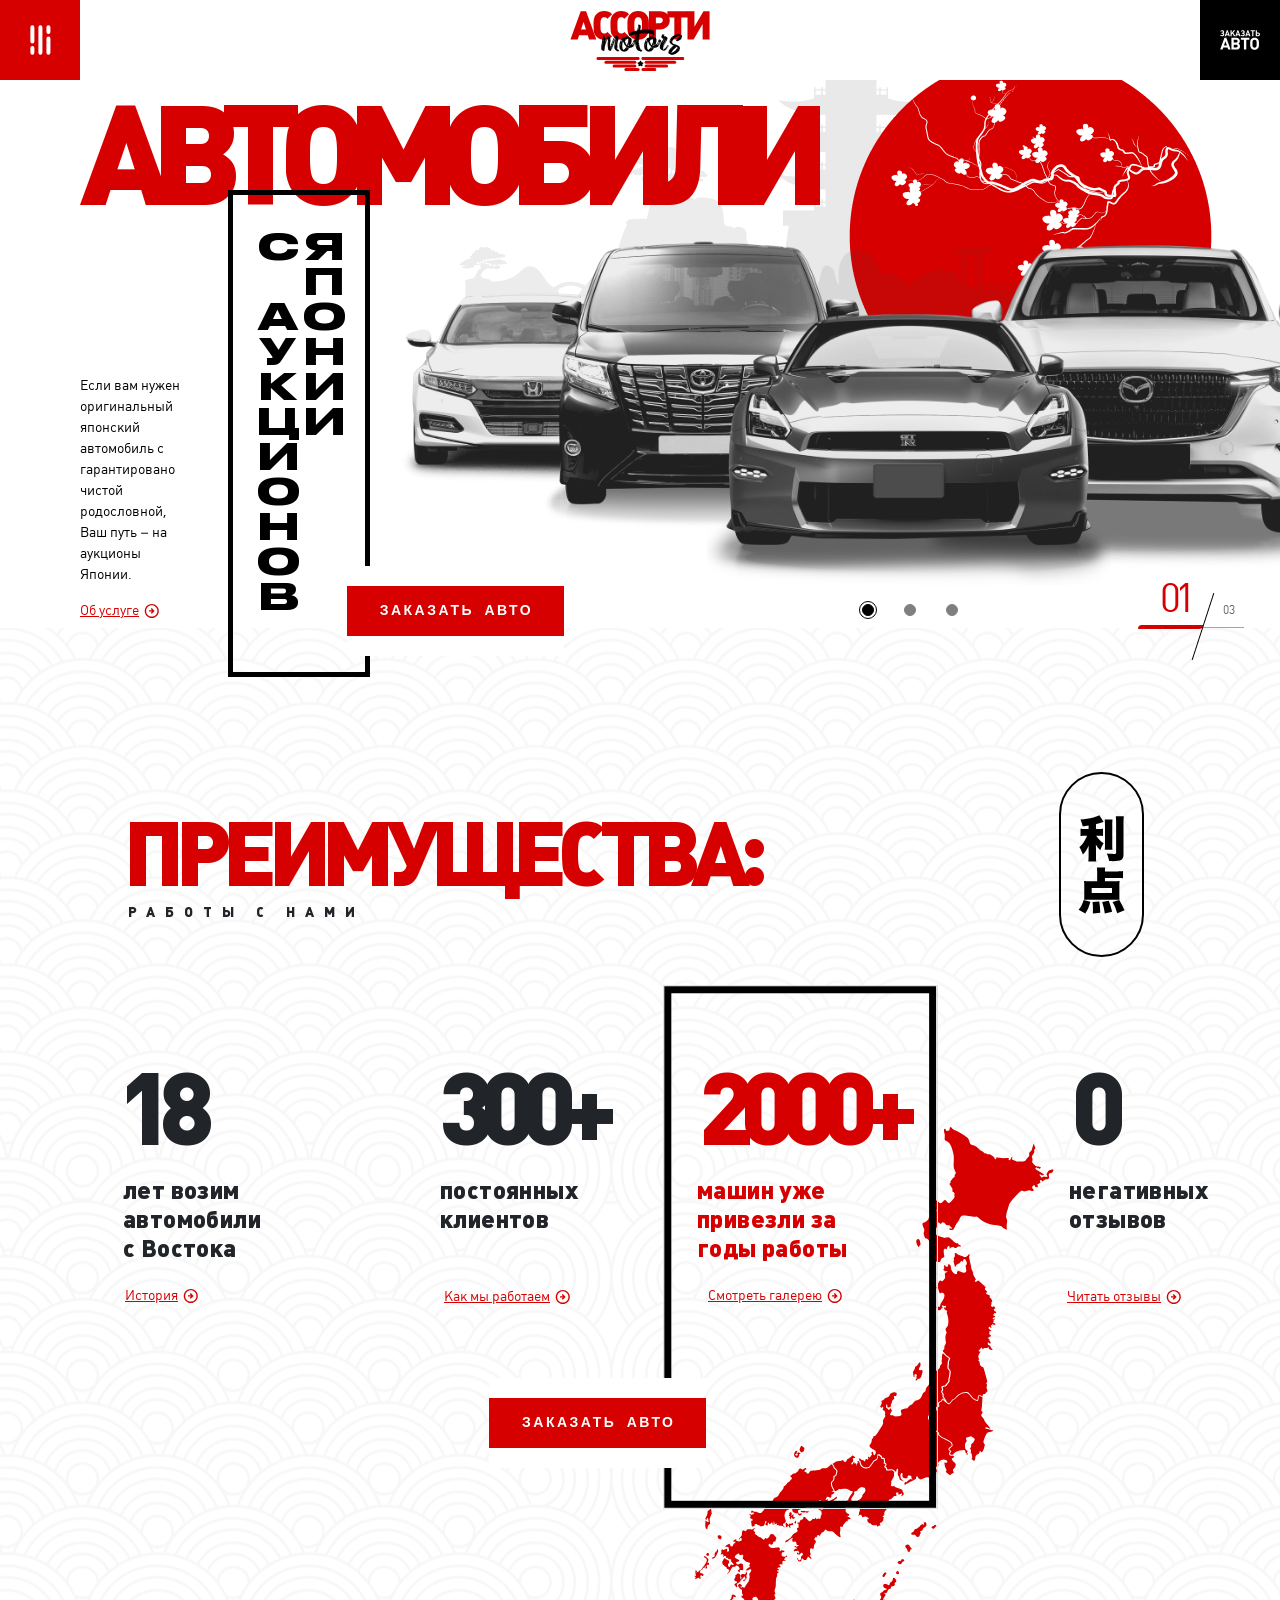
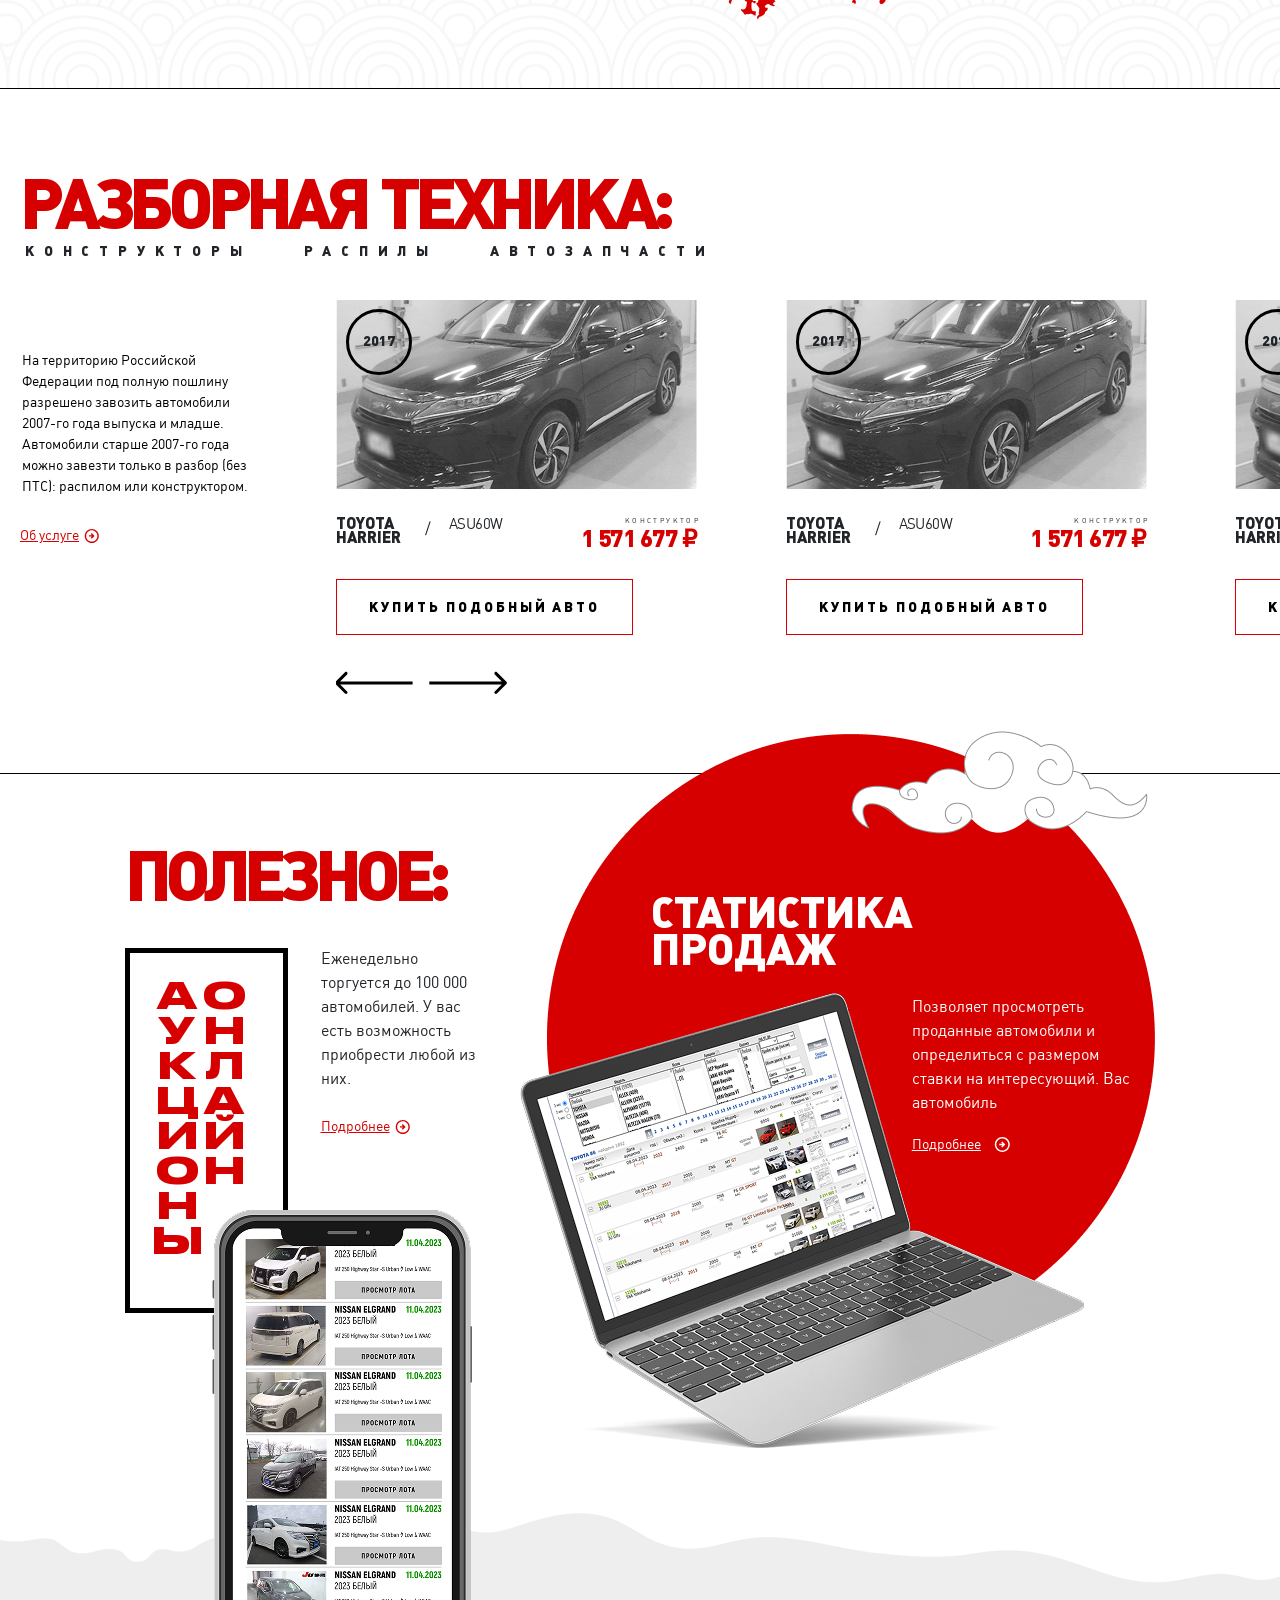
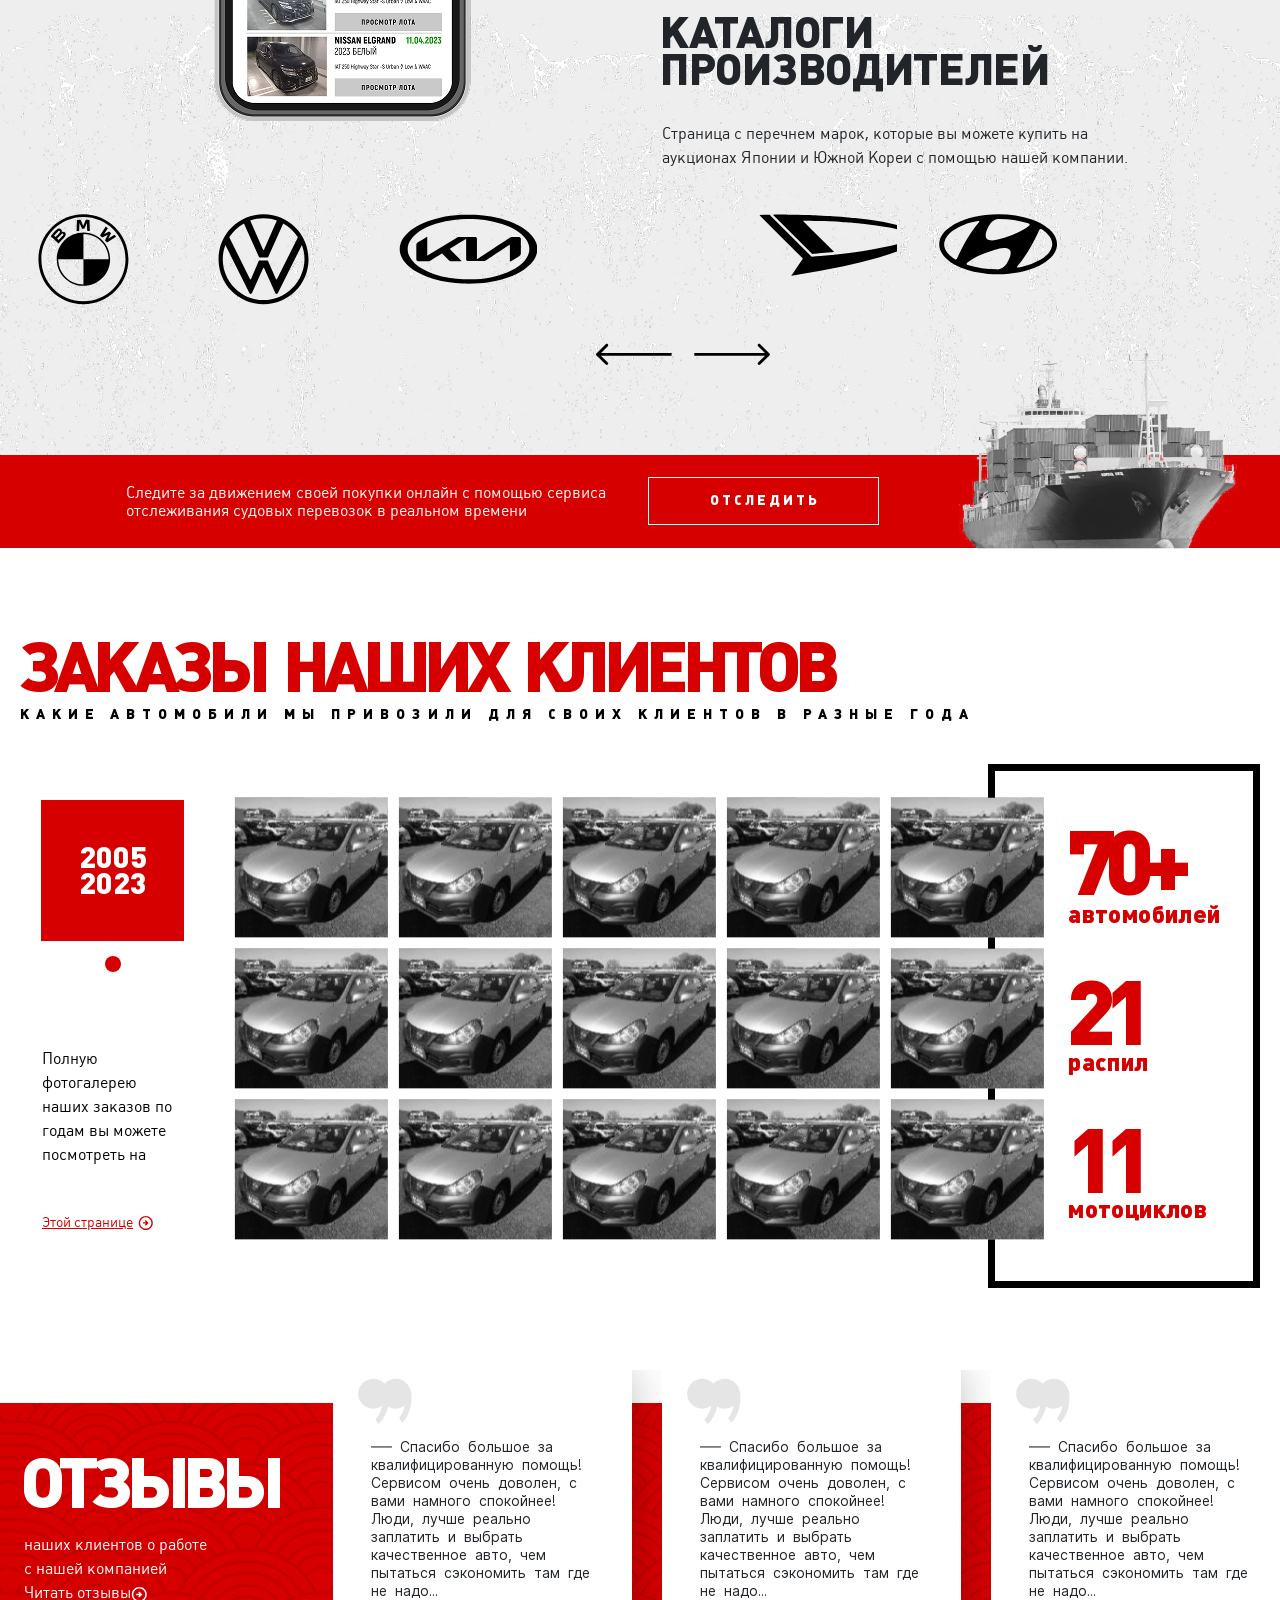
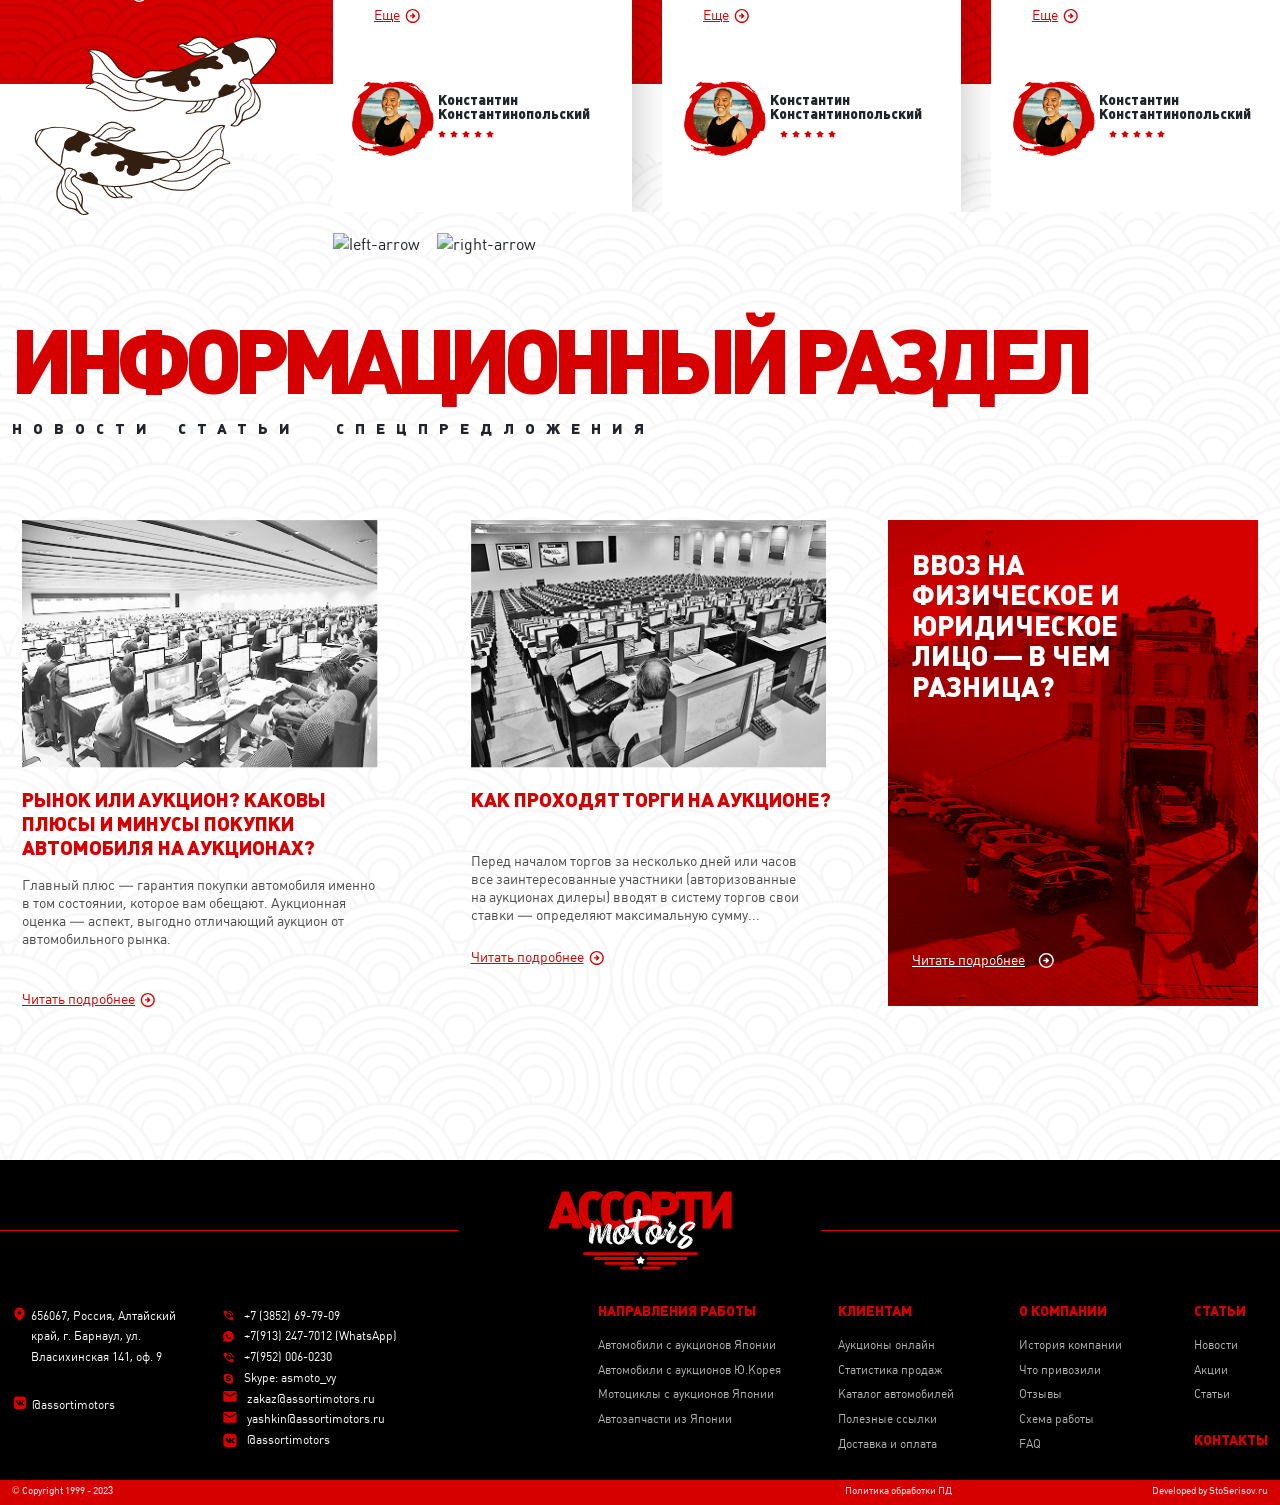
==== commit ed1da674: "js qismini to'g'irladim" ====
--- a/index.html
+++ b/index.html
@@ -13,7 +13,6 @@
     <link rel="stylesheet" href="scss/base/normalize.css">
     <link rel="stylesheet" href="https://cdn.jsdelivr.net/npm/swiper@11/swiper-bundle.min.css">
     <link rel="stylesheet" href="bootstrap-5.3.7-dist/css/bootstrap.min.css">
-    <link rel="stylesheet" href="swiper-offline/swiper.css">
     <link rel="stylesheet" href="css/style.css">
 </head>
 
@@ -230,8 +229,8 @@
 
                     <div class="col-lg-9 p-0">
                         <div class="collapsed-slide">
-                            <div class="swiper-wrapperw">
-                                <div class="swiper-slidew">
+                            <div class="swiper-wrapper">
+                                <div class="swiper-slide">
                                     <div class="equipment-slide">
                                         <div class="equipment-img">
                                             <img class="car-img" src="img/equipment-img1.png" alt="">
@@ -258,7 +257,7 @@
                                     </div>
                                 </div>
 
-                                <div class="swiper-slidew">
+                                <div class="swiper-slide">
                                     <div class="equipment-slide">
                                         <div class="equipment-img">
                                             <img class="car-img" src="img/equipment-img1.png" alt="">
@@ -285,7 +284,7 @@
                                     </div>
                                 </div>
 
-                                <div class="swiper-slidew">
+                                <div class="swiper-slide">
                                     <div class="equipment-slide">
                                         <div class="equipment-img">
                                             <img src="img/equipment-img1.png" alt="">
@@ -312,7 +311,7 @@
                                     </div>
                                 </div>
 
-                                <div class="swiper-slidew">
+                                <div class="swiper-slide">
                                     <div class="equipment-slide">
                                         <div class="equipment-img">
                                             <img src="img/equipment-img1.png" alt="">
@@ -339,7 +338,7 @@
                                     </div>
                                 </div>
 
-                                <div class="swiper-slidew">
+                                <div class="swiper-slide">
                                     <div class="equipment-slide">
                                         <div class="equipment-img">
                                             <img src="img/equipment-img1.png" alt="">
@@ -371,10 +370,10 @@
 
                             <div class="swiper-buttons">
                                 <div class="swiper-button-prev3">
-                                    <img src="img/icons/review-slide-arrow-left.png" alt="">
+                                    <img src="img/icons/review-slide-arrow-left.svg" alt="">
                                 </div>
                                 <div class="swiper-button-next3">
-                                    <img src="img/icons/review-slide-arrow-right.png" alt="">
+                                    <img src="img/icons/review-slide-arrow-right.svg" alt="">
                                 </div>
                             </div>
                         </div>
@@ -453,22 +452,48 @@
                     </p>
                 </div>
 
-                <div class="logo-slider-box">
-                    <div class="logo-track">
-                        <div class="logo-item"><img src="img/icons/bmw-icon.svg" alt="BMW"></div>
-                        <div class="logo-item"><img src="img/icons/w-icon.svg" alt="VW"></div>
-                        <div class="logo-item"><img src="img/icons/kn-icon.svg" alt="KIA"></div>
-                        <div class="logo-item"><img src="img/icons/nissan-icon.svg" alt="Nissan"></div>
-                        <div class="logo-item"><img src="img/icons/d-icon.svg" alt="Daewoo"></div>
-                        <div class="logo-item"><img src="img/icons/n-icon.svg" alt="Hyundai"></div>
-                        <div class="logo-item"><img src="img/icons/tree-icon.svg" alt="Mitsubishi"></div>
-                    </div>
-
-                    <div class="logo-controls">
-                        <button class="logo-prev"><img src="img/icons/long-arrow-left.svg" alt=""></button>
-                        <button class="logo-next"><img src="img/icons/long-arrow-right.svg" alt=""></button>
-                    </div>
-                </div>
+                <div class="col-lg-12">
+                    <div class="brand-swiper swiper mySwiper nimadir24">
+                        <div class="swiper-wrapper">
+                            <div class="swiper-slide">
+                                <img src="img/icons/bmw-icon.svg" alt="">
+                            </div>
+                            <div class="swiper-slide">
+                                <img src="img/icons/w-icon.svg" alt="">
+                            </div>
+                            <div class="swiper-slide">
+                                <img src="img/icons/kn-icon.svg" alt="">
+                            </div>
+                            <div class="swiper-slide">
+                                <img src="img/icons/nisa-icon.svg" alt="">
+                            </div>
+                            <div class="swiper-slide">
+                                <img src="img/icons/d-icon.svg" alt="">
+                            </div>
+                            <div class="swiper-slide">
+                                <img src="img/icons/n-icon.svg" alt="">
+                            </div>
+                            <div class="swiper-slide">
+                                <img src="img/icons/three-icon.svg" alt="">
+                            </div>
+                            <div class="swiper-slide">
+                                <img src="img/icons/w-icon.svg" alt="">
+                            </div>
+                            <div class="swiper-slide">
+                                <img src="img/icons/w-icon.svg" alt="">
+                            </div>
+                        </div>
+                        <div class="swiper-buttons pagination-roab">
+                            <div class="swiper-button-prev prev">
+                                <img src="img/icons/review-slide-arrow-left.svg" alt="" width="76px">
+                            </div>
+                            <div class="swiper-button-next next">
+                                <img src="img/icons/review-slide-arrow-right.svg" alt="" width="76px">
+                            </div>
+                        </div>
+                    </div>
+                </div>
+
                 <img class="bg-1" src="img/bg-1.png" alt="">
                 <!-- <img class="dirt-1" src="img/dirt-1.png" alt=""> -->
             </div>
@@ -765,7 +790,7 @@
             </div>
         </section>
 
-        <section class="section">
+        <!-- <section class="section">
             <div class="container">
                 <div class="row justify-content-end">
                     <div class="col-lg-11 end-col">
@@ -773,7 +798,6 @@
                             <div class="swiper special-offers__swiper">
                                 <div class="swiper-wrapper">
 
-                                    <!-- Slide 1 -->
                                     <div class="swiper-slide">
                                         <div class="end-block">
                                             <img class="end-round" src="img/index-about-round.png" alt="">
@@ -809,7 +833,6 @@
                                         </div>
                                     </div>
 
-                                    <!-- Slide 2 -->
                                     <div class="swiper-slide">
                                         <div class="end-block">
                                             <img class="end-round" src="img/index-about-round.png" alt="">
@@ -844,7 +867,6 @@
                                             </div>
                                         </div>
                                     </div>
-                                    <!-- 3 slide -->
                                     <div class="swiper-slide">
                                         <div class="end-block">
                                             <img class="end-round" src="img/index-about-round.png" alt="">
@@ -879,7 +901,6 @@
                                             </div>
                                         </div>
                                     </div>
-                                    <!-- 4 slide -->
                                     <div class="swiper-slide">
                                         <div class="end-block">
                                             <img class="end-round" src="img/index-about-round.png" alt="">
@@ -916,14 +937,13 @@
                                     </div>
                                 </div>
 
-                                <!-- Pagination -->
                                 <div class="swiper-pagination special-offers__pagination"></div>
                             </div>
                         </div>
                     </div>
                 </div>
             </div>
-        </section>
+        </section> -->
 
     </main>
 
@@ -1054,89 +1074,12 @@
         </div>
     </footer>
 
-
-    <script>
-        const logoTrack = document.querySelector(".logo-track");
-        const logoItems = document.querySelectorAll(".logo-item");
-        const prevBtn = document.querySelector(".logo-prev");
-        const nextBtn = document.querySelector(".logo-next");
-
-        let logoIndex = 0;
-        const logoWidth = logoItems[0].offsetWidth + 40; // 1 dona kengligi + margin
-
-        // Track'ni klonlab qo'shamiz (infinite loop uchun)
-        logoTrack.innerHTML += logoTrack.innerHTML;
-
-        function moveSlider(direction) {
-            logoIndex += direction;
-
-            logoTrack.style.transition = "transform 0.5s ease";
-            logoTrack.style.transform = `translateX(${-logoIndex * logoWidth}px)`;
-
-            // Oxiriga yetganda boshidan qaytadi
-            if (logoIndex >= logoItems.length) {
-                setTimeout(() => {
-                    logoTrack.style.transition = "none";
-                    logoIndex = 0;
-                    logoTrack.style.transform = `translateX(0px)`;
-                }, 500);
-            }
-
-            // Boshidan oldinga qaytish
-            if (logoIndex < 0) {
-                setTimeout(() => {
-                    logoTrack.style.transition = "none";
-                    logoIndex = logoItems.length - 1;
-                    logoTrack.style.transform = `translateX(${-logoIndex * logoWidth}px)`;
-                }, 500);
-            }
-        }
-
-        // Tugmalarni ishlatish
-        nextBtn.addEventListener("click", () => moveSlider(1));
-        prevBtn.addEventListener("click", () => moveSlider(-1));
-
-        // Avtomatik 2 sekundda o'tadi
-        setInterval(() => moveSlider(1), 2000);
-
-
-        const track = document.querySelector(".testimonial-track");
-        const cards = document.querySelectorAll(".testimonial-card");
-        const prevBtn = document.querySelector(".testimonial-prev");
-        const nextBtn = document.querySelector(".testimonial-next");
-
-        let index = 0;
-        const cardWidth = cards[0].offsetWidth + 30; // kartochka eni + oraliq
-
-        function moveSlider(direction) {
-            index += direction;
-
-            // agar chapga oxiridan chiqsa — oxiriga qaytar
-            if (index < 0) {
-                index = cards.length - 1;
-            }
-
-            // agar o‘ngga oxiriga chiqsa — boshiga qaytar
-            if (index >= cards.length) {
-                index = 0;
-            }
-
-            track.style.transform = `translateX(${-index * cardWidth}px)`;
-            track.style.transition = "transform 0.5s ease";
-        }
-
-        // Tugmalar
-        nextBtn.addEventListener("click", () => moveSlider(1));
-        prevBtn.addEventListener("click", () => moveSlider(-1));
-
-        // Avtomatik yurishi (xohlasang olib tashlashing mumkin)
-        setInterval(() => moveSlider(1), 4000);
-    </script>
-
     <!-- js qismi -->
+    <script src="js/jquery-3.3.1.min.js"></script>
+    <script src="js/jquery.maskedinput.min.js"></script>
+    <script src="js/swiper-bundle.min.js"></script>
     <script src="bootstrap-5.3.7-dist/js/bootstrap.min.js"></script>
     <script src="https://cdn.jsdelivr.net/npm/swiper@11/swiper-bundle.min.js"></script>
-    <!-- <script src="swiper-offline/swiper.js"></script> -->
     <script src="js/main.js"></script>
 </body>
 
--- a/css/style.css
+++ b/css/style.css
@@ -103,12 +103,12 @@
   text-transform: uppercase;
   color: #D60000;
   margin-bottom: 115px;
-  margin-left: 69px;
+  margin-left: 56px;
 }
 
 .main-sec .main-text {
   max-width: 113px;
-  margin-left: 68px;
+  margin-left: 56px;
   margin-right: 35px;
   text-align: start;
   margin-top: 173px;
@@ -125,8 +125,8 @@
   padding: 20px 0;
   background: #fff;
   position: absolute;
-  right: -138px;
-  bottom: 94px;
+  right: -133px;
+  bottom: 95px;
   z-index: 100;
 }
 
@@ -136,7 +136,8 @@
 
 .main-sec .main-content {
   margin-top: -154px;
-  margin-left: -95px;
+  margin-left: -100px;
+  margin-right: -13px;
 }
 
 .main-content .meida-slide-img {
@@ -226,7 +227,8 @@
 }
 
 .main-sec .swiper-pagination-bullets.swiper-pagination-horizontal {
-  bottom: 40px;
+  bottom: 128px;
+  margin-left: 104px;
 }
 
 .main-sec .swiper-pagination-horizontal.swiper-pagination-bullets .swiper-pagination-bullet {
@@ -448,7 +450,8 @@
   font-size: 14px;
   line-height: 79.4%;
   text-align: center;
-  letter-spacing: 0.2em;
+  letter-spacing: 2.5px;
+  word-spacing: 4px;
   text-transform: uppercase;
   color: #FFFFFF;
   border: 1px solid #D60000;
@@ -531,8 +534,9 @@
 }
 
 .collapsied-equipment {
-  padding: 90px 10px 79px 0;
+  padding: 90px 10px 55px 0;
   border-top: 1px solid #000;
+  overflow: hidden;
 }
 .collapsied-equipment .second-title h2 {
   font-weight: 900;
@@ -552,6 +556,9 @@
   word-spacing: 40px;
   margin-top: 10px;
   margin-left: 5px;
+}
+.collapsied-equipment .row {
+  margin-right: -50px;
 }
 .collapsied-equipment .row .equipment-text p {
   font-weight: 400;
@@ -598,7 +605,7 @@
 }
 .col-lg-9 .equipment-block .title-in {
   display: flex;
-  gap: 21px;
+  gap: 18px;
 }
 .col-lg-9 .equipment-block .title-in h5 {
   font-weight: 900;
@@ -606,7 +613,7 @@
   font-size: 16px;
   line-height: 87%;
   text-transform: uppercase;
-  max-width: 65px;
+  max-width: 71px;
 }
 .col-lg-9 .equipment-block .title-in p {
   font-weight: 400;
@@ -643,6 +650,7 @@
   letter-spacing: 2.4px;
   margin-left: 44px;
   margin-right: -10px;
+  margin-bottom: 11px;
 }
 .col-lg-9 .equipment-price p {
   font-weight: 900;
@@ -654,27 +662,57 @@
 
 .swiper-buttons {
   display: flex;
-  gap: 19.7px;
   margin-top: 34px;
   cursor: pointer;
-  margin-left: 6px;
+  margin-left: -1px;
+}
+
+.swiper-button-next3 {
+  margin-left: -4px;
 }
 
 .container-3 {
   margin-left: 20px;
 }
 
-.swiper-wrapperw {
-  display: flex;
-  margin-left: 10px;
-  gap: 55px;
+.collapsed-slide {
+  position: relative;
   overflow: hidden;
+}
+
+.collapsed-slide .swiper-buttons {
+  display: flex;
+  align-items: center;
+}
+
+.collapsed-slide .swiper-buttons .swiper-button-prev3 {
+  margin-right: 20px;
 }
 
 .useful-section {
   padding-top: 77.8px;
   border-top: 1px solid #000;
 }
+.useful-section .swiper-slide {
+  width: 138.286px !important;
+  margin-right: 42px !important;
+}
+.useful-section .col-lg-12 {
+  position: relative;
+  padding-bottom: 40px;
+}
+.useful-section .pagination-roab {
+  display: flex;
+  position: absolute;
+  bottom: 0;
+  left: 700px;
+}
+
+.swiper-button-prev:after,
+.swiper-button-next:after {
+  display: none;
+}
+
 .useful-card .useful-card-header .useful-card-title {
   font-weight: 900;
   font-size: 70px;
@@ -715,7 +753,7 @@
 }
 .useful-card .useful-card-body {
   display: flex;
-  gap: 31.5px;
+  gap: 32.5px;
   position: relative;
 }
 .useful-card .useful-card-body .useful-card-subtitle {
@@ -739,7 +777,7 @@
 .useful-card .useful-card-body .iphone-img {
   position: absolute;
   bottom: -409px;
-  right: 3px;
+  right: 5px;
   z-index: 1;
 }
 .useful-card .useful-card-body .useful-card-text {
@@ -784,7 +822,27 @@
   background-image: url(../../img/dirt-1.png);
   margin-top: 301px;
   position: relative;
-  padding-bottom: 150px;
+  padding-bottom: 40px;
+}
+.catalog-container .prev {
+  position: absolute;
+  bottom: 0;
+  left: -109px;
+  margin-top: -43px;
+}
+.catalog-container .next {
+  position: absolute;
+  bottom: 0;
+  right: -16px;
+  margin-top: -43px;
+}
+.catalog-container .nimadir24 {
+  padding-bottom: 70px;
+  margin-inline: 30px;
+}
+.catalog-container .brand-swiper .swiper-slide-active {
+  transition: all 0.2s linear;
+  margin-left: 8px;
 }
 .catalog-container .catalog-header {
   margin-left: 660px;
@@ -794,7 +852,7 @@
   font-weight: 700;
   font-size: 44px;
   line-height: 84%;
-  letter-spacing: -0.7px;
+  letter-spacing: -0.3px;
   text-transform: uppercase;
   max-width: 394px;
   margin-bottom: 34px;
@@ -861,7 +919,6 @@
 }
 
 .logo-item img {
-  max-width: 100px;
   height: auto;
 }
 
@@ -881,6 +938,10 @@
 
 .logo-next {
   right: 45%;
+}
+
+.faq-swiper {
+  margin-left: 32px;
 }
 
 .tracking-section .tracking-container {
@@ -1183,6 +1244,7 @@
   width: 100%;
   margin-top: 140px;
   margin-left: 3px;
+  overflow: hidden;
 }
 .feedback-right .info-card__link-wrap {
   margin-left: 41px;
@@ -1198,10 +1260,6 @@
 
 .swiper-slide {
   width: fit-content;
-  overflow: hidden;
-}
-
-.swiper-wrapper {
   overflow: hidden;
 }
 
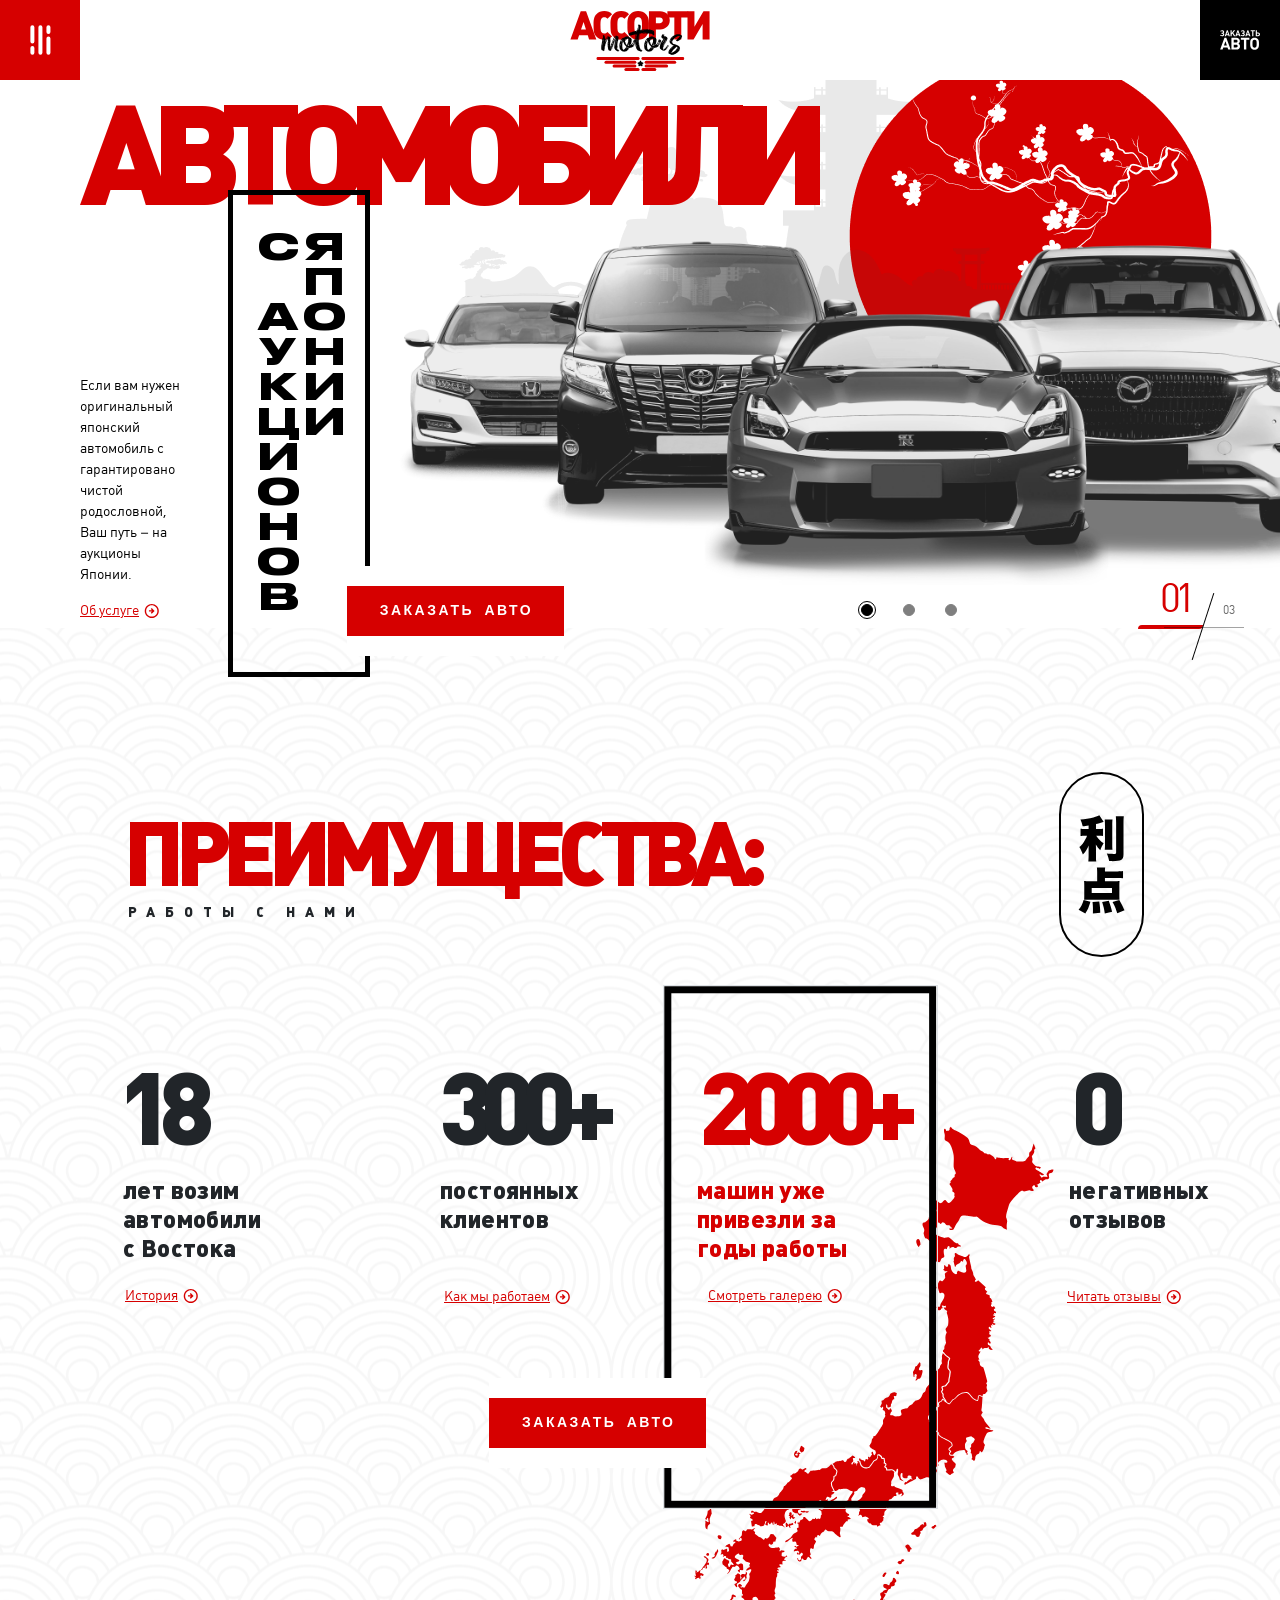
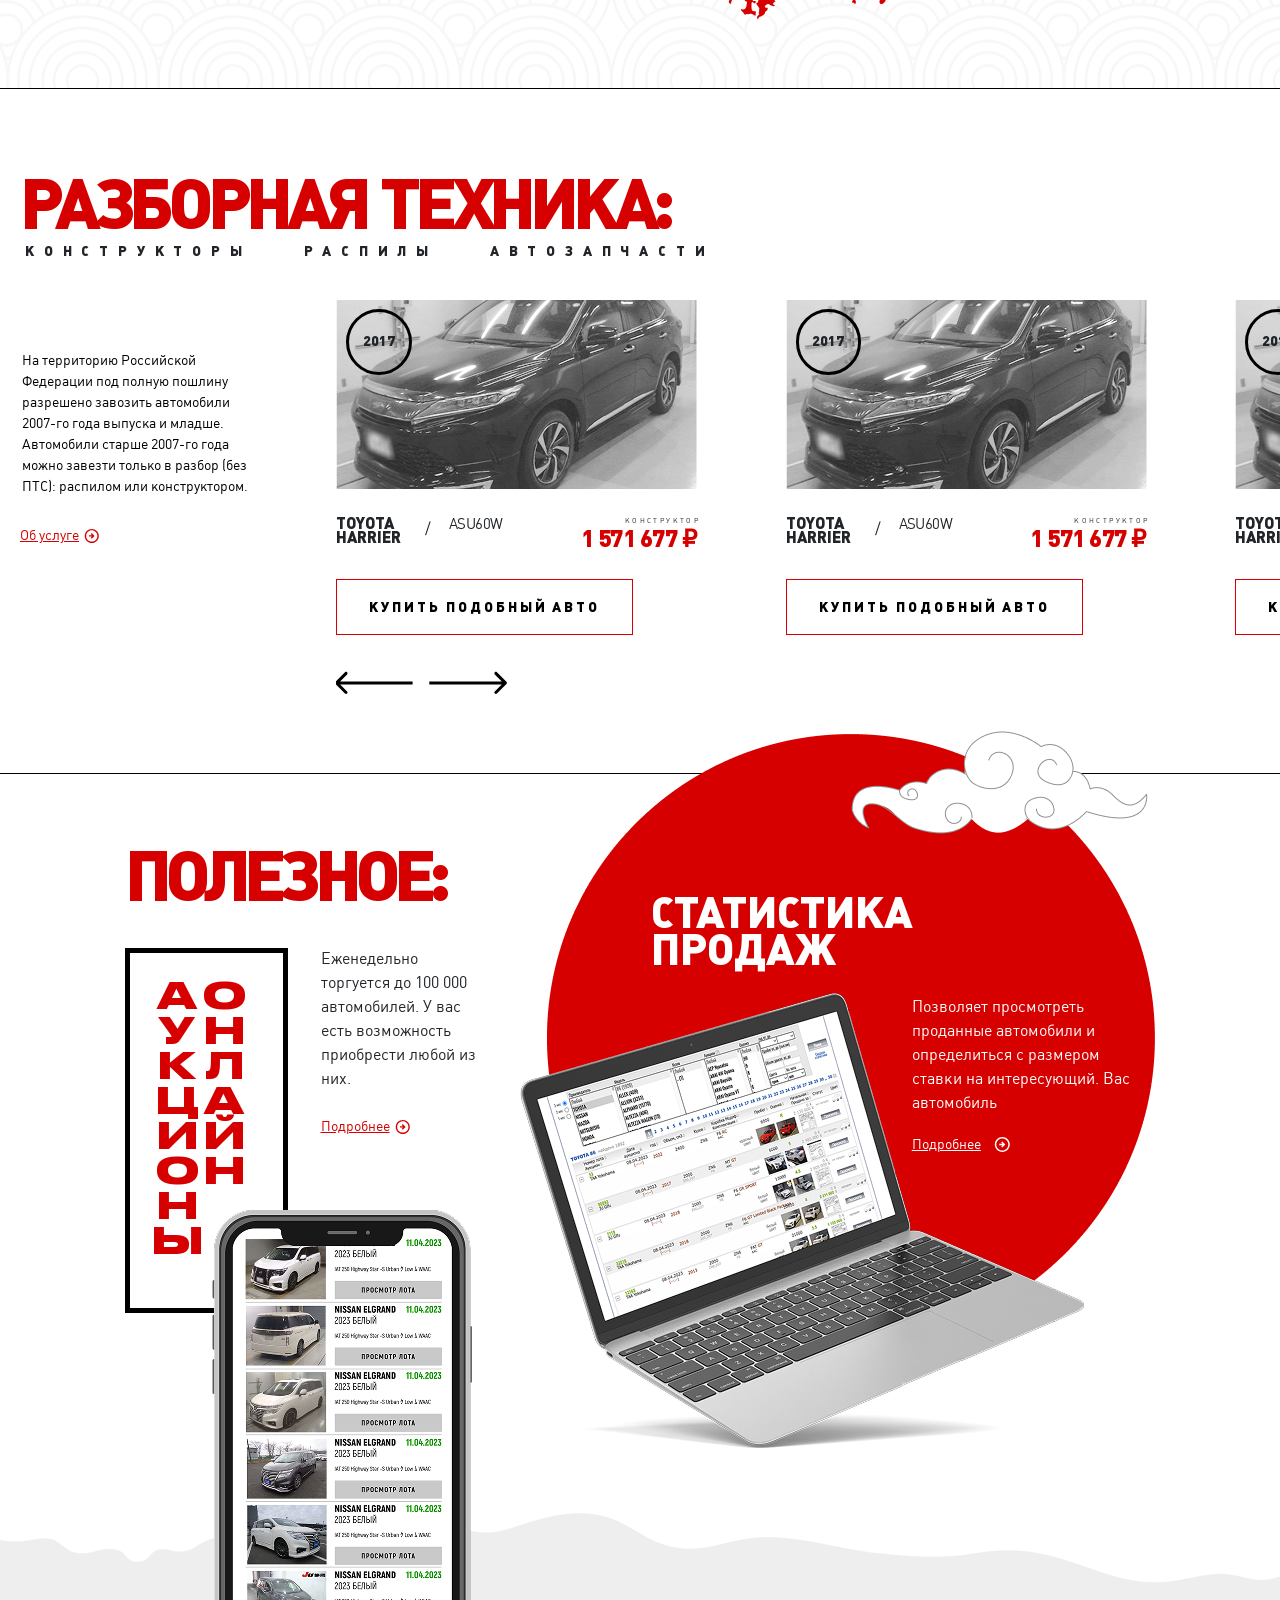
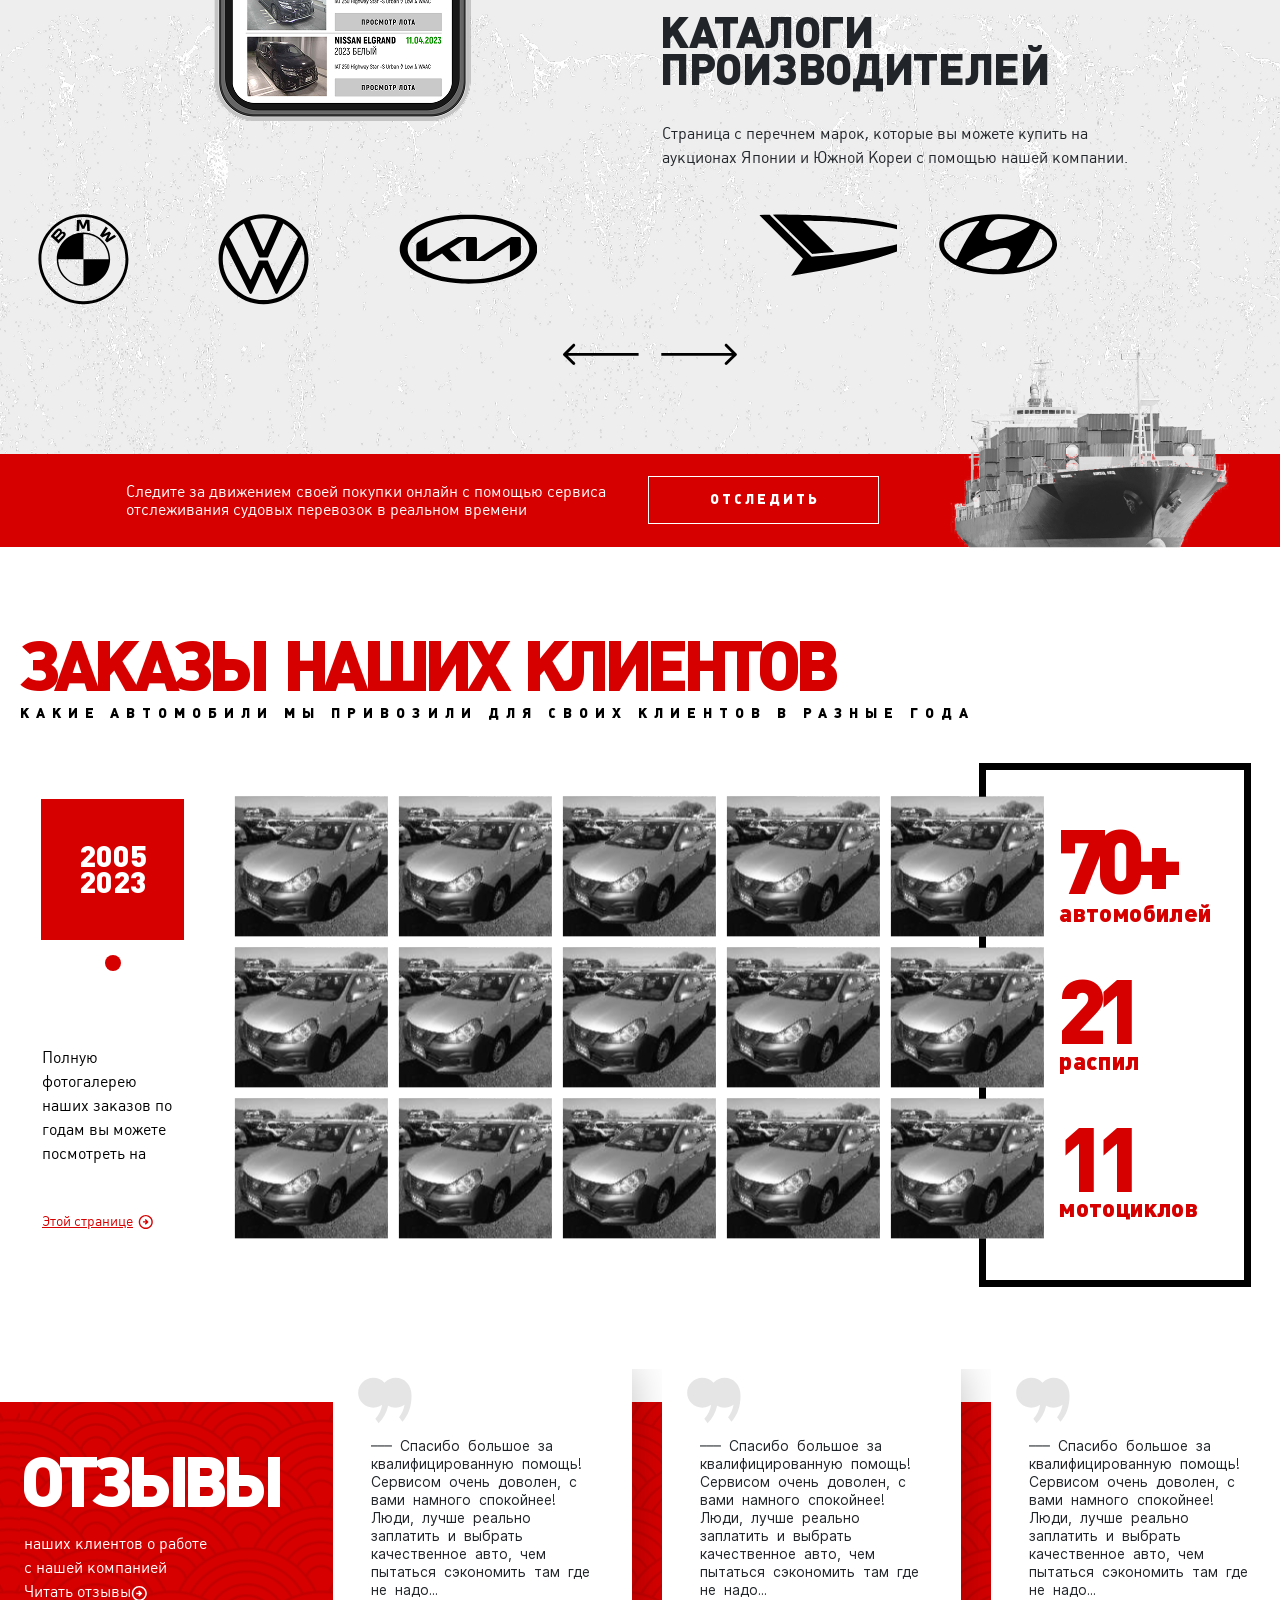
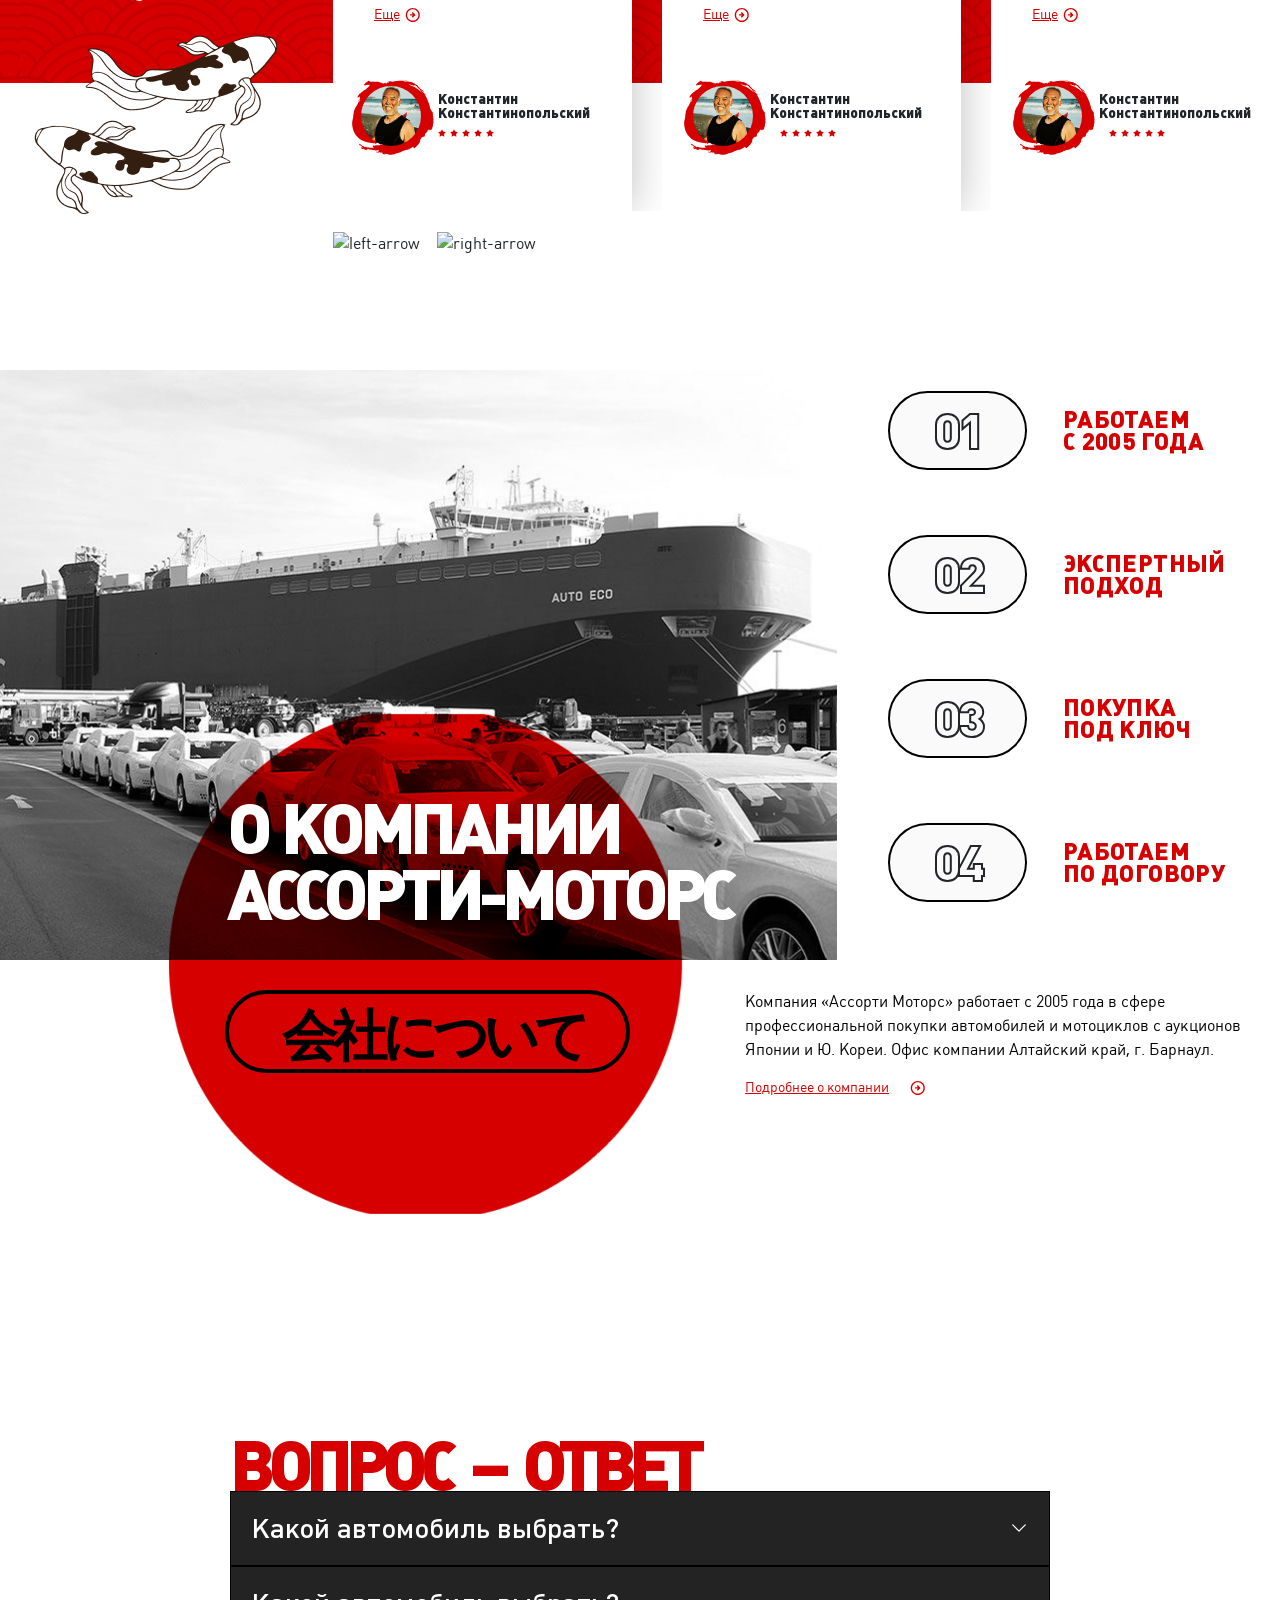
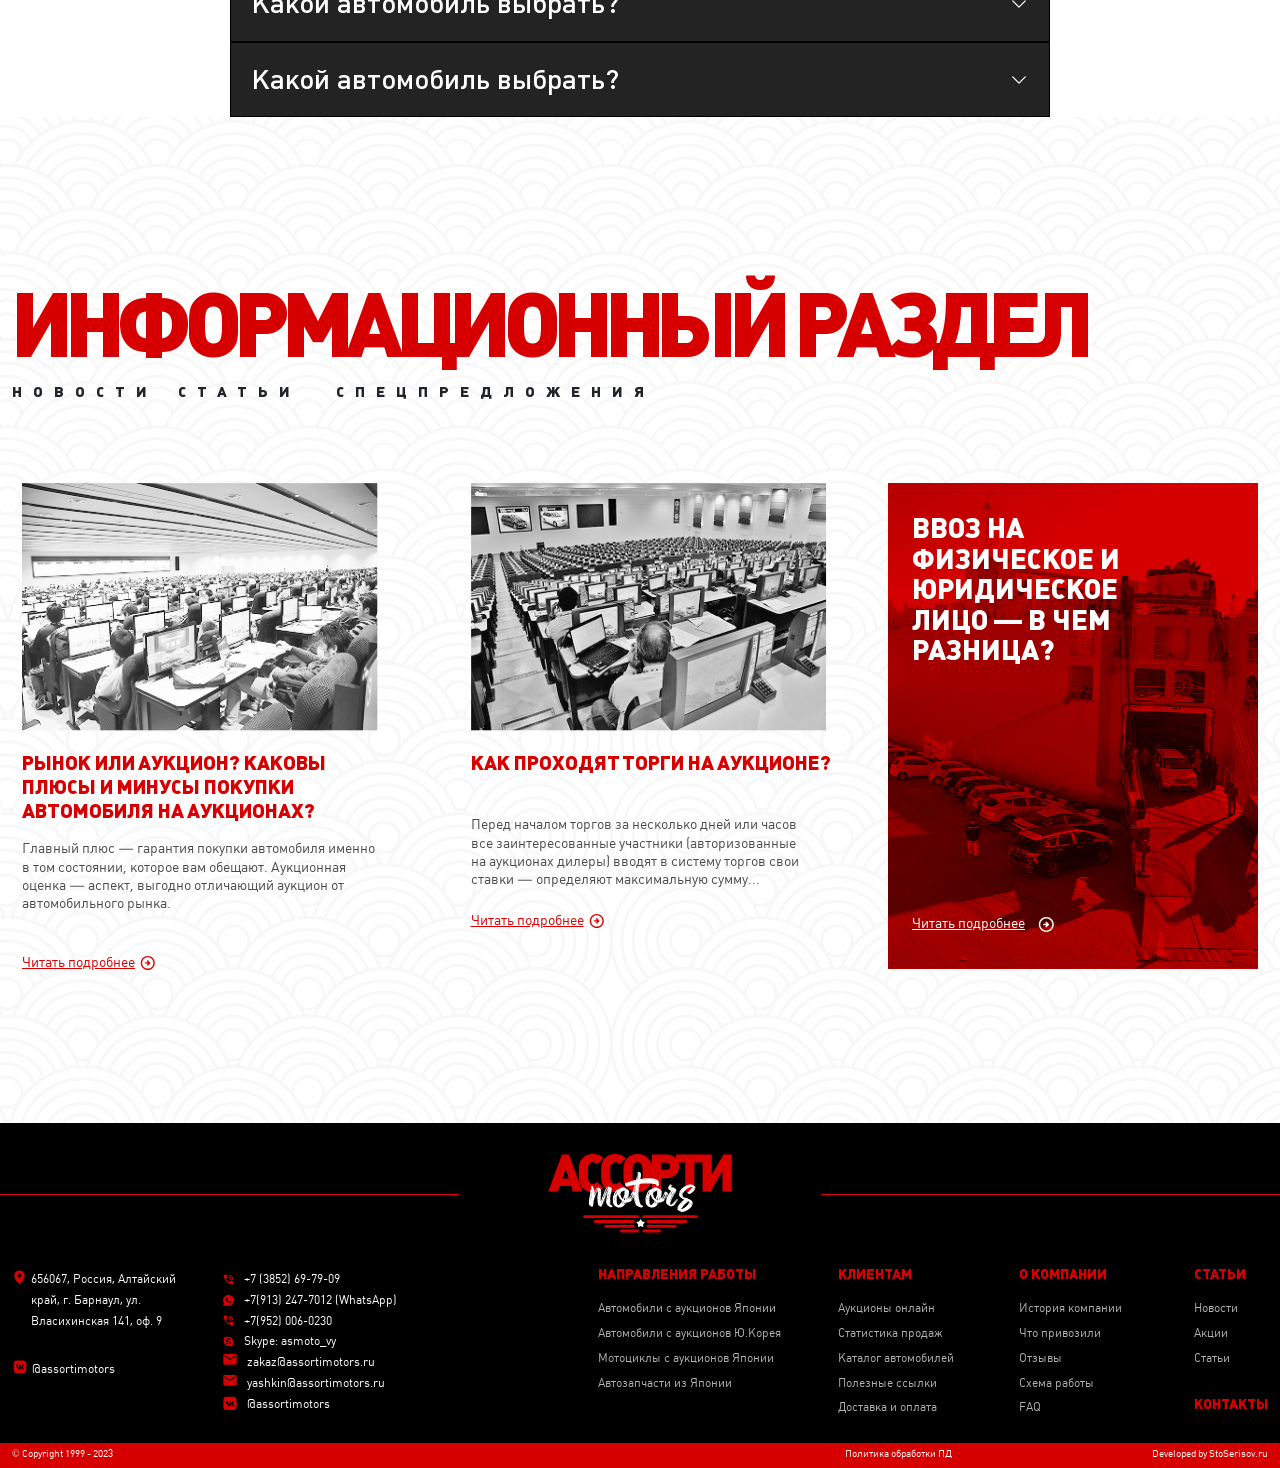
==== commit a62084aa: "m" ====
--- a/index.html
+++ b/index.html
@@ -706,6 +706,130 @@
                             <div class="product-swiper-next-2"><img src="img/icons/review-slide-arrow-right.png"
                                     alt="right-arrow"></div>
                         </div>
+                    </div>
+                </div>
+            </div>
+        </section>
+
+        <section class="index-about">
+            <div class="container position-relative">
+                <div class="row">
+                    <div class="col-lg-8">
+                        <div class="index-about-img">
+                            <img src="img/index-about-img.png" alt="">
+
+                            <div class="index-about-title">
+                                <h3>о компании</h3>
+                                <h3>ассорти-моторс</h3>
+                            </div>
+
+                            <img src="img/index-about-round.png" alt="" class="index-about-round">
+                        </div>
+                    </div>
+
+                    <div class="col-lg-4">
+                        <div class="index-about-text">
+                            <div class="about-item">
+                                <span>01</span>
+                                <p>Работаем <br>С 2005 ГОДА</p>
+                            </div>
+                            <div class="about-item">
+                                <span>02</span>
+                                <p>экспертный <br>подход</p>
+                            </div>
+                            <div class="about-item">
+                                <span>03</span>
+                                <p>покупка <br>под ключ</p>
+                            </div>
+                            <div class="about-item">
+                                <span>04</span>
+                                <p>Работаем <br>по договору</p>
+                            </div>
+                        </div>
+                    </div>
+                </div>
+
+                <div class="row justify-content-end">
+                    <div class="col-lg-10">
+                        <div class="index-about-block">
+                            <div class="index-about-left">
+                                <span>会社について</span>
+                            </div>
+
+                            <div class="index-about-right">
+                                <p>Компания «Ассорти Моторс» работает с 2005 года в сфере профессиональной покупки
+                                    автомобилей и
+                                    мотоциклов с аукционов Японии и Ю. Кореи. Офис компании Алтайский край, г.
+                                    Барнаул.</p>
+
+                                <div class="info-card__link-wrap">
+                                    <a href="#" class="info-card__link">Подробнее о компании </a>
+                                    <svg width="16" height="16" viewBox="0 0 16 16" fill="none"
+                                        xmlns="http://www.w3.org/2000/svg">
+                                        <path
+                                            d="M8.28516 11.4438L11.2852 8.44385L8.28516 5.44385L7.23516 6.49385L8.43516 7.69385H5.28516V9.19385H8.43516L7.23516 10.3938L8.28516 11.4438ZM8.28516 15.9438C7.24766 15.9438 6.27266 15.7468 5.36016 15.3528C4.44766 14.9588 3.65391 14.4246 2.97891 13.7501C2.30391 13.0751 1.76966 12.2813 1.37616 11.3688C0.982656 10.4563 0.785656 9.48135 0.785156 8.44385C0.785156 7.40635 0.982156 6.43135 1.37616 5.51885C1.77016 4.60635 2.30441 3.8126 2.97891 3.1376C3.65391 2.4626 4.44766 1.92835 5.36016 1.53485C6.27266 1.14135 7.24766 0.944348 8.28516 0.943848C9.32266 0.943848 10.2977 1.14085 11.2102 1.53485C12.1227 1.92885 12.9164 2.4631 13.5914 3.1376C14.2664 3.8126 14.8009 4.60635 15.1949 5.51885C15.5889 6.43135 15.7857 7.40635 15.7852 8.44385C15.7852 9.48135 15.5882 10.4563 15.1942 11.3688C14.8002 12.2813 14.2659 13.0751 13.5914 13.7501C12.9164 14.4251 12.1227 14.9596 11.2102 15.3536C10.2977 15.7476 9.32266 15.9443 8.28516 15.9438ZM8.28516 14.4438C9.96016 14.4438 11.3789 13.8626 12.5414 12.7001C13.7039 11.5376 14.2852 10.1188 14.2852 8.44385C14.2852 6.76885 13.7039 5.3501 12.5414 4.1876C11.3789 3.0251 9.96016 2.44385 8.28516 2.44385C6.61016 2.44385 5.19141 3.0251 4.02891 4.1876C2.86641 5.3501 2.28516 6.76885 2.28516 8.44385C2.28516 10.1188 2.86641 11.5376 4.02891 12.7001C5.19141 13.8626 6.61016 14.4438 8.28516 14.4438Z"
+                                            fill="#D60000" />
+                                    </svg>
+
+                                </div>
+                            </div>
+                        </div>
+                    </div>
+                </div>
+            </div>
+        </section>
+
+        <section class="qa-block container-4">
+            <div class="qa-container">
+                <h1 class="qa-heading">Вопрос – Ответ</h1>
+            </div>
+
+            <div class="container-4">
+                <div class="accordion">
+                    <div class="accordion-header">
+                        <h3>Какой автомобиль выбрать?</h3>
+                        <svg width="20" height="20" xmlns="http://www.w3.org/2000/svg" fill="none" viewBox="0 0 24 24"
+                            stroke-width="1.5" stroke="currentColor" class="size-6">
+                            <path stroke-linecap="round" stroke-linejoin="round" d="m19.5 8.25-7.5 7.5-7.5-7.5" />
+                        </svg>
+
+                    </div>
+                    <div class="accordion-content">
+                        <p>Как проверить на подлинность Паспорт автомобиля, идентификационные номера и маркировочные
+                            таблички, подлинность номерных агрегатов и проверить есть ли у автомобиля ограничения,
+                            препятствующие регистрационным действиям.</p>
+                    </div>
+                </div>
+
+                <div class="accordion">
+                    <div class="accordion-header">
+                        <h3>Какой автомобиль выбрать?</h3>
+                        <svg width="20" height="20" xmlns="http://www.w3.org/2000/svg" fill="none" viewBox="0 0 24 24"
+                            stroke-width="1.5" stroke="currentColor" class="size-6">
+                            <path stroke-linecap="round" stroke-linejoin="round" d="m19.5 8.25-7.5 7.5-7.5-7.5" />
+                        </svg>
+
+                    </div>
+                    <div class="accordion-content">
+                        <p>Как проверить на подлинность Паспорт автомобиля, идентификационные номера и маркировочные
+                            таблички, подлинность номерных агрегатов и проверить есть ли у автомобиля ограничения,
+                            препятствующие регистрационным действиям.</p>
+                    </div>
+                </div>
+                
+                <div class="accordion">
+                    <div class="accordion-header">
+                        <h3>Какой автомобиль выбрать?</h3>
+                        <svg width="20" height="20" xmlns="http://www.w3.org/2000/svg" fill="none" viewBox="0 0 24 24"
+                            stroke-width="1.5" stroke="currentColor" class="size-6">
+                            <path stroke-linecap="round" stroke-linejoin="round" d="m19.5 8.25-7.5 7.5-7.5-7.5" />
+                        </svg>
+
+                    </div>
+                    <div class="accordion-content">
+                        <p>Как проверить на подлинность Паспорт автомобиля, идентификационные номера и маркировочные
+                            таблички, подлинность номерных агрегатов и проверить есть ли у автомобиля ограничения,
+                            препятствующие регистрационным действиям.</p>
                     </div>
                 </div>
             </div>
--- a/css/style.css
+++ b/css/style.css
@@ -59,6 +59,11 @@
   margin: 0 auto;
 }
 
+.container-4 {
+  max-width: 820px;
+  margin-inline: auto;
+}
+
 .header .header__container {
   display: flex;
   justify-content: space-between;
@@ -136,7 +141,7 @@
 
 .main-sec .main-content {
   margin-top: -154px;
-  margin-left: -100px;
+  margin-left: -102px;
   margin-right: -13px;
 }
 
@@ -705,7 +710,7 @@
   display: flex;
   position: absolute;
   bottom: 0;
-  left: 700px;
+  left: 667px;
 }
 
 .swiper-button-prev:after,
@@ -822,7 +827,7 @@
   background-image: url(../../img/dirt-1.png);
   margin-top: 301px;
   position: relative;
-  padding-bottom: 40px;
+  padding-bottom: 39px;
 }
 .catalog-container .prev {
   position: absolute;
@@ -980,7 +985,7 @@
 .tracking-section .tracking-container .tracking-img {
   position: absolute;
   top: -122px;
-  right: 10px;
+  right: 18px;
 }
 
 .orders-section {
@@ -1090,7 +1095,7 @@
   height: 523.74px;
   position: absolute;
   top: 0;
-  right: 20px;
+  right: 29px;
   z-index: -1;
 }
 .orders-content .stats .stats-item .stats-number {
@@ -1273,6 +1278,184 @@
   margin-right: 0 !important;
 }
 
+.index-about {
+  padding-top: 238px;
+}
+
+.index-about .index-about-img {
+  position: relative;
+}
+
+.justify-content-end .index-about-right .info-card__link-wrap {
+  margin-top: 15px;
+  gap: 21px;
+}
+.justify-content-end .index-about-right .info-card__linkinfo-card__link {
+  margin-top: 0;
+}
+
+.index-about .index-about-img img {
+  width: 99.5%;
+  height: 590px;
+  object-fit: cover;
+}
+
+.index-about .index-about-img .index-about-title h3 {
+  font-weight: 900;
+  font-size: 70px;
+  line-height: 70.52%;
+  letter-spacing: -6px;
+  text-transform: uppercase;
+  color: #FFFFFF;
+  margin-bottom: 17px;
+  word-spacing: 4px;
+}
+
+.index-about .index-about-img .index-about-title h3:last-child {
+  margin-bottom: 0;
+}
+
+.index-about .index-about-img .index-about-title {
+  position: absolute;
+  right: 108px;
+  bottom: 41px;
+  z-index: 2;
+}
+
+.index-about .index-about-img .index-about-round {
+  position: absolute;
+  bottom: -43%;
+  left: 20%;
+  width: 514px;
+  height: 500px;
+  mix-blend-mode: multiply;
+}
+
+.index-about-block {
+  margin-top: 30px;
+  position: relative;
+  z-index: 2;
+  display: flex;
+  align-items: flex-start;
+  justify-content: space-between;
+}
+
+.index-about-left span {
+  padding: 22px 41px 15px 53px;
+  font-weight: 900;
+  font-size: 55px;
+  line-height: 70.52%;
+  letter-spacing: -0.095em;
+  text-transform: uppercase;
+  color: #000000;
+  border: 4px solid #000000;
+  border-radius: 123px;
+}
+
+.index-about-right {
+  max-width: 507px;
+  margin-right: 16px;
+}
+
+.index-about-right p {
+  font-size: 16px;
+  line-height: 150%;
+  color: #000000;
+}
+
+.index-about-text .about-item {
+  display: flex;
+  align-items: center;
+  margin-bottom: 65px;
+  margin-left: 23px;
+}
+
+.index-about-text .about-item:last-child {
+  margin-bottom: 0;
+}
+
+.index-about-text span {
+  font-weight: 900;
+  font-size: 50px;
+  line-height: 70.52%;
+  letter-spacing: -0.095em;
+  text-transform: uppercase;
+  border: 1px solid #000000;
+  padding: 20px 44px;
+  background: #FAFAFA;
+  border: 2px solid #000000;
+  border-radius: 82px;
+  margin-right: 36px;
+  -webkit-text-fill-color: transparent;
+  -webkit-text-stroke-width: 2px;
+}
+
+.index-about-text p {
+  font-weight: 900;
+  font-size: 24px;
+  line-height: 95.52%;
+  text-transform: uppercase;
+  color: #D60000;
+  letter-spacing: 0.4px;
+}
+
+.col-lg-8 {
+  padding-left: 0;
+}
+
+.index-about-img {
+  margin-top: -21px;
+}
+
+.qa-block {
+  padding-top: 343px;
+}
+.qa-block .qa-container .qa-heading {
+  font-weight: 900;
+  font-size: 70px;
+  line-height: 71%;
+  letter-spacing: -7.5px;
+  text-transform: uppercase;
+  color: #D60000;
+  word-spacing: 13px;
+}
+
+.accordion {
+  color: white;
+  border: 1px black solid;
+}
+
+.accordion-header {
+  display: flex;
+  align-items: center;
+  justify-content: space-between;
+  background-color: #232323;
+  padding-inline: 20px;
+  cursor: pointer;
+  padding: 20px;
+}
+
+.accordion-header.active svg {
+  transform: rotate(180deg);
+}
+
+.accordion-header svg {
+  transition: all 0.2s linear;
+}
+
+.accordion-content {
+  opacity: 0;
+  max-height: 0;
+  transition: all 0.2s linear;
+  padding-inline: 20px;
+}
+
+.accordion-content.active {
+  opacity: 1;
+  max-height: auto;
+  padding-block: 20px;
+}
+
 .info-section__header {
   margin-bottom: 78px;
 }
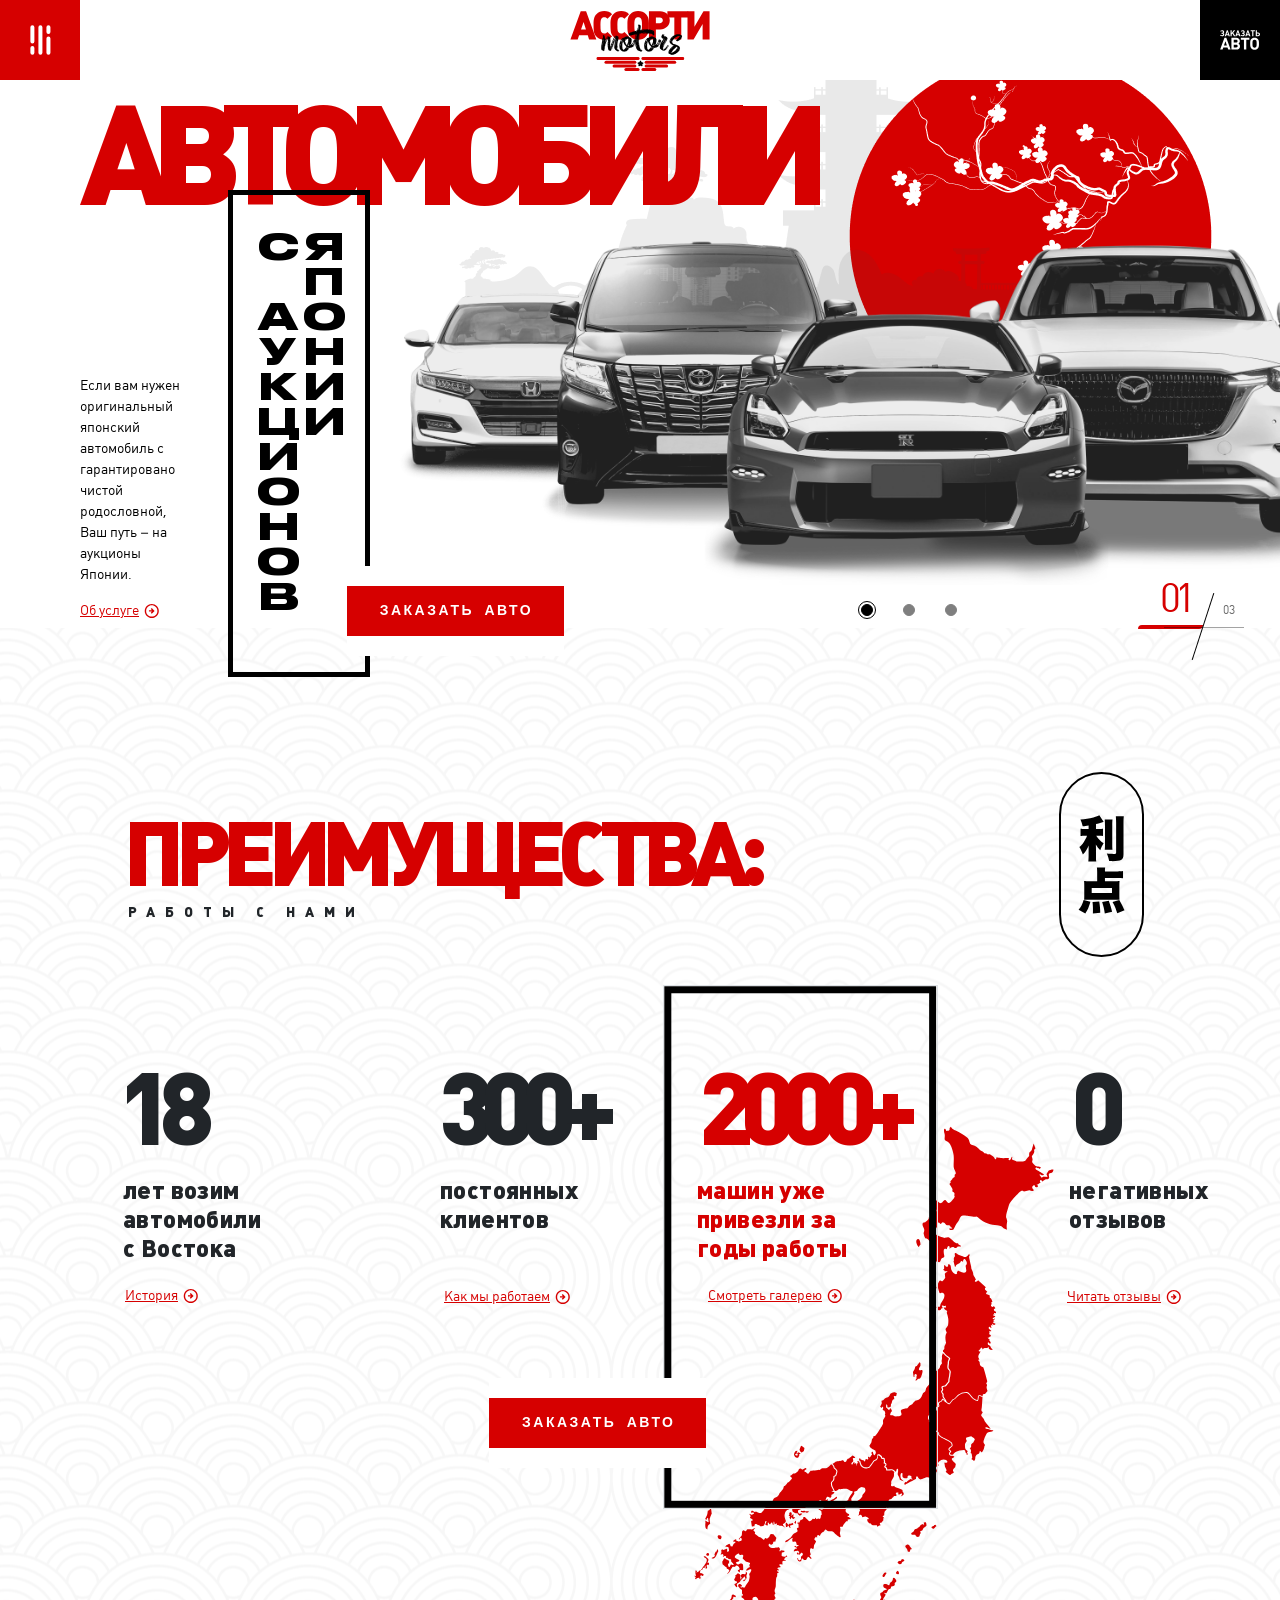
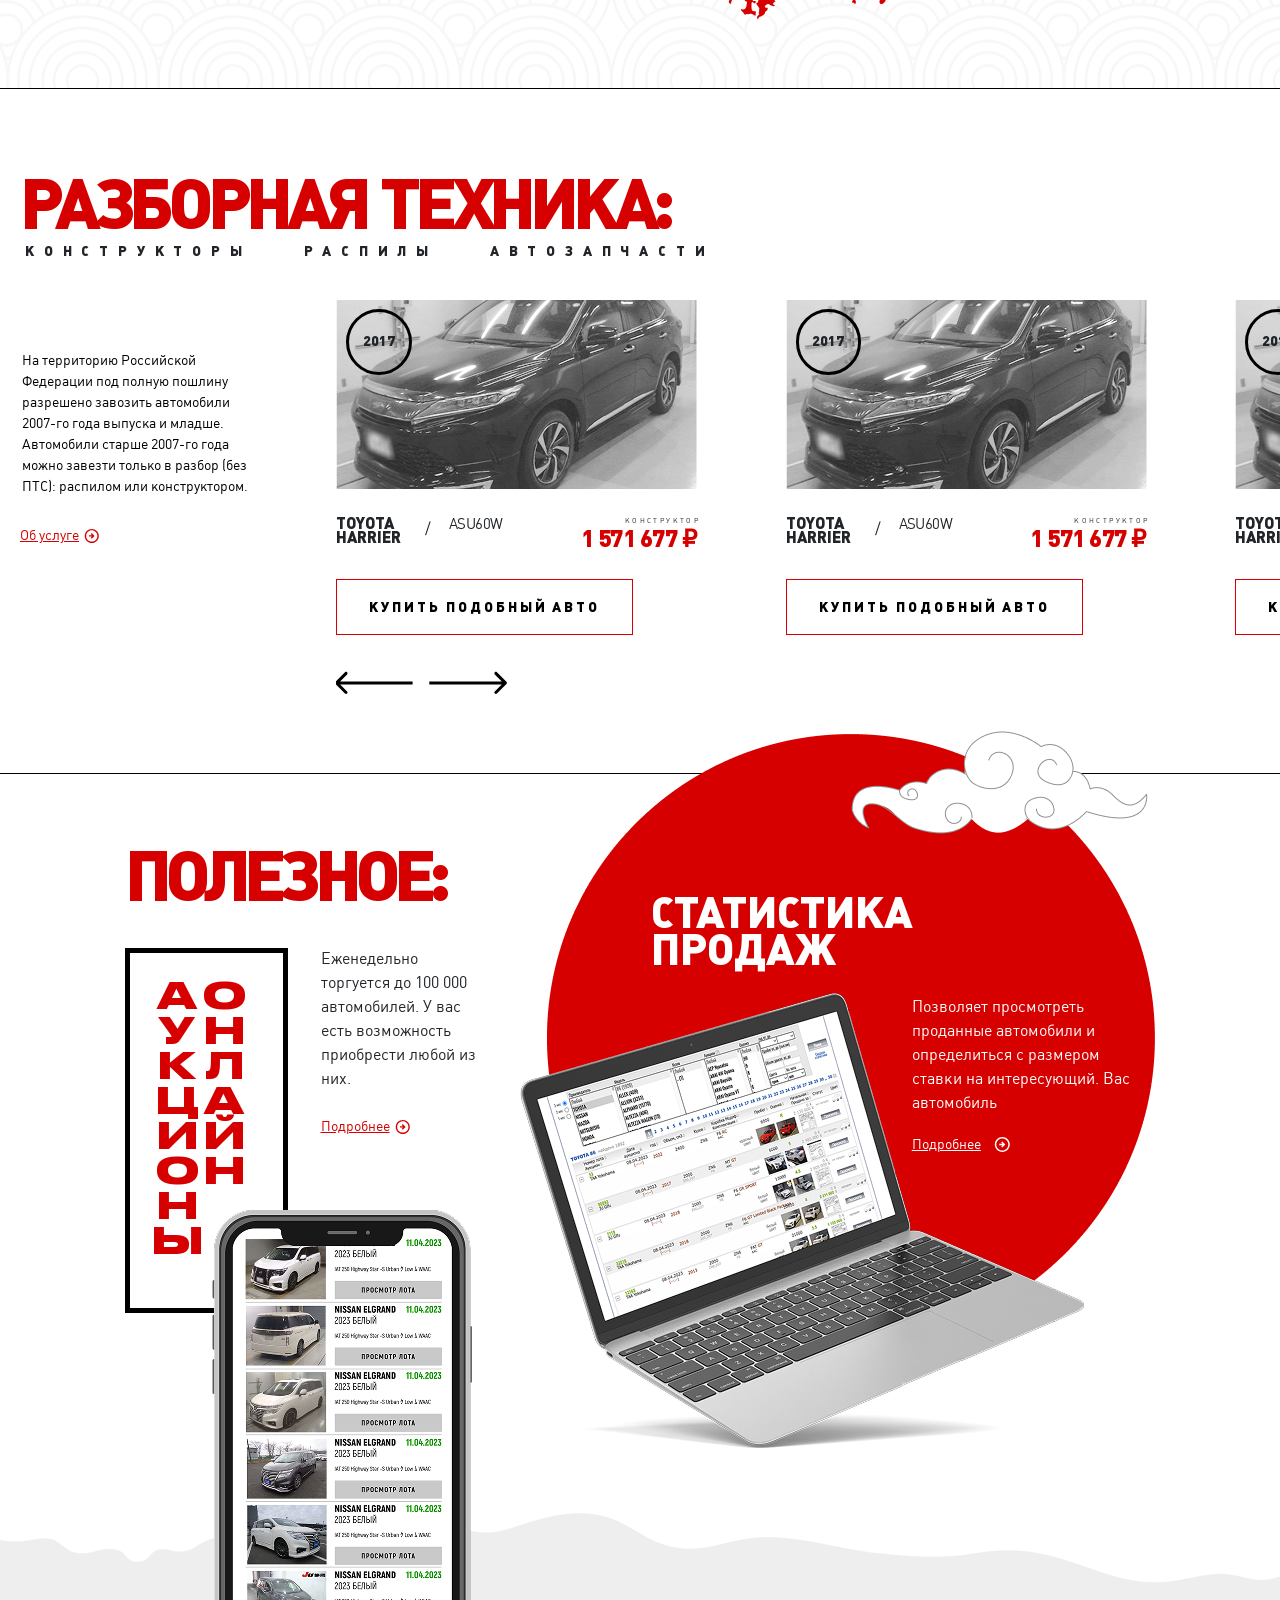
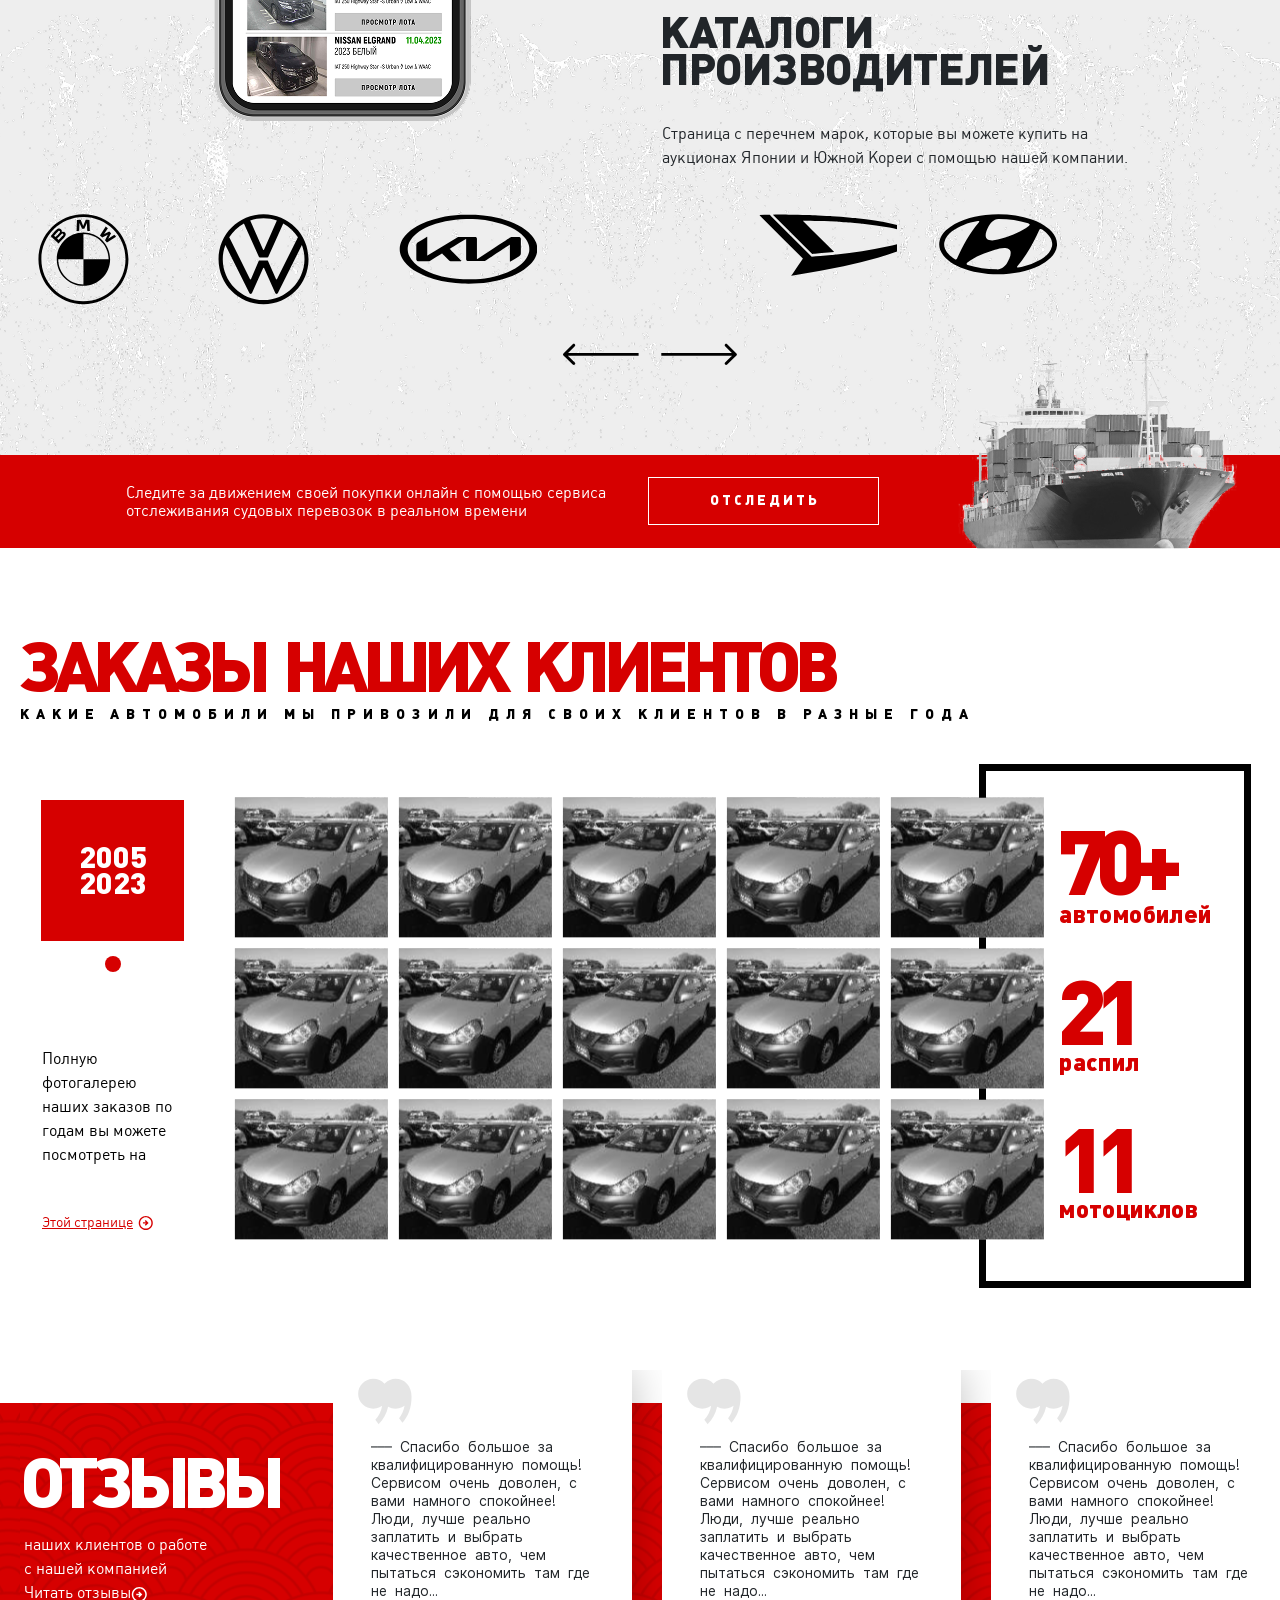
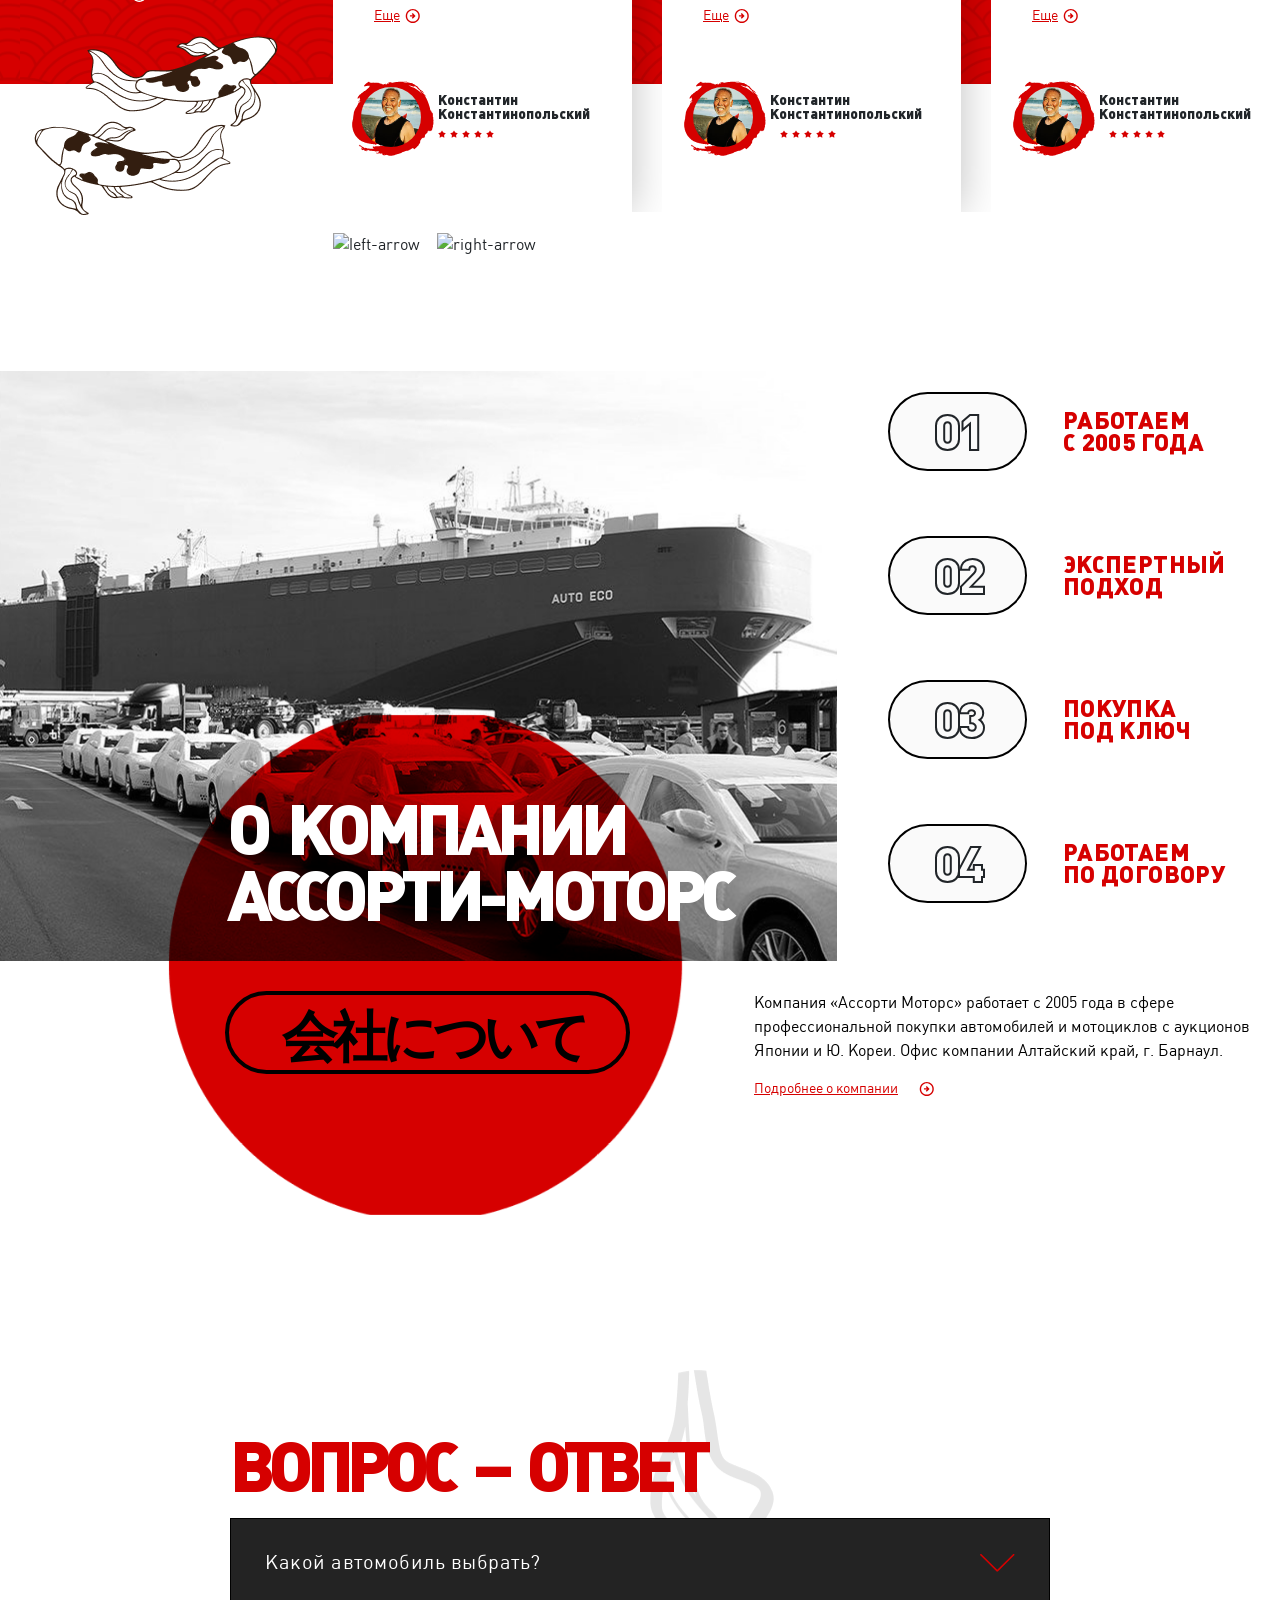
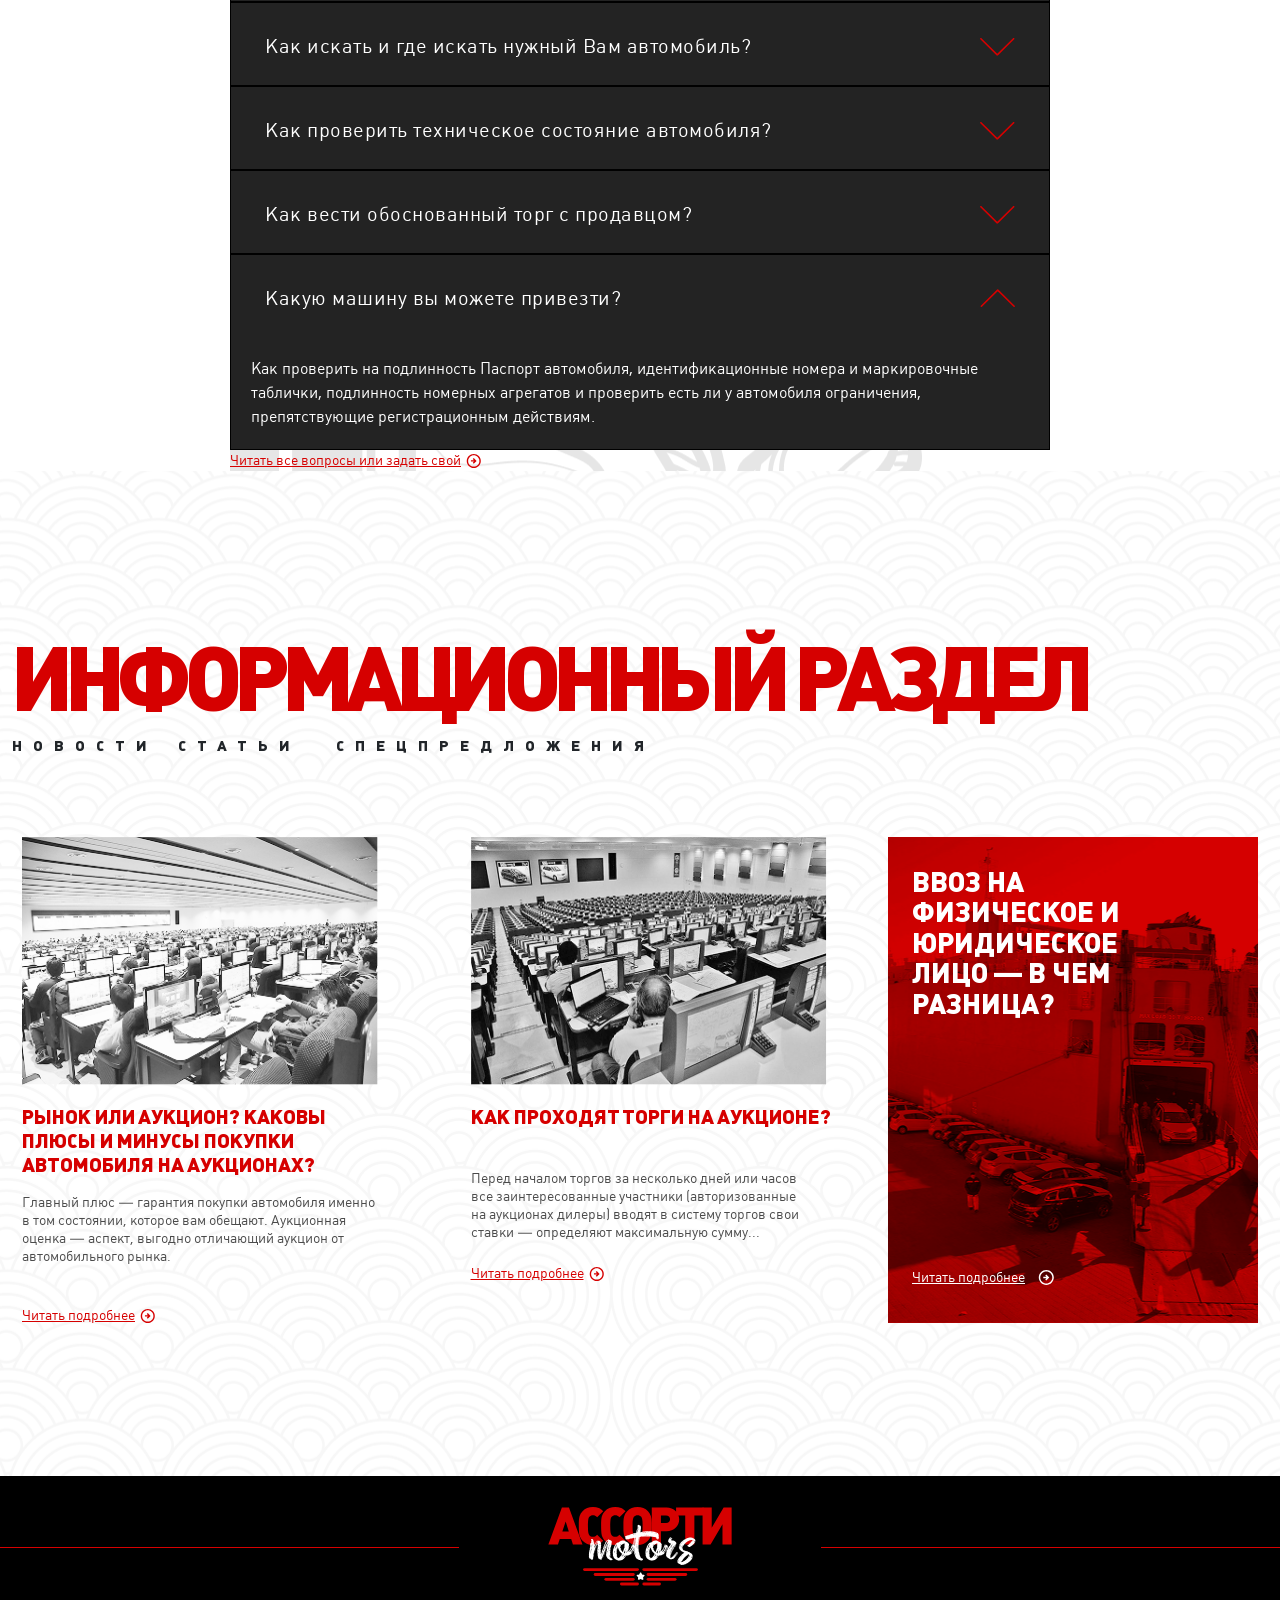
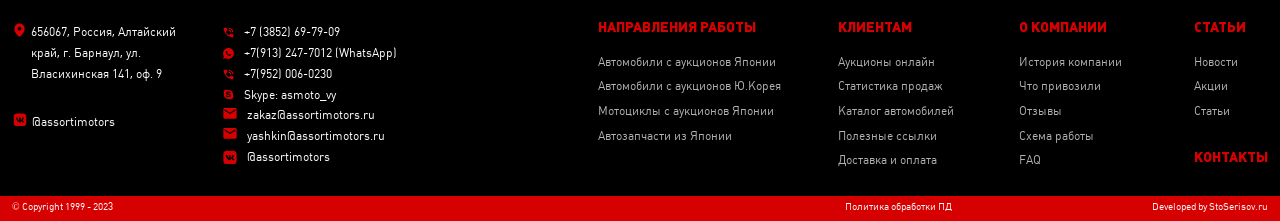
==== commit a6f60adf: "m" ====
--- a/index.html
+++ b/index.html
@@ -788,10 +788,7 @@
                 <div class="accordion">
                     <div class="accordion-header">
                         <h3>Какой автомобиль выбрать?</h3>
-                        <svg width="20" height="20" xmlns="http://www.w3.org/2000/svg" fill="none" viewBox="0 0 24 24"
-                            stroke-width="1.5" stroke="currentColor" class="size-6">
-                            <path stroke-linecap="round" stroke-linejoin="round" d="m19.5 8.25-7.5 7.5-7.5-7.5" />
-                        </svg>
+                        <img src="img/icons/red-vector.svg" alt="">
 
                     </div>
                     <div class="accordion-content">
@@ -803,11 +800,8 @@
 
                 <div class="accordion">
                     <div class="accordion-header">
-                        <h3>Какой автомобиль выбрать?</h3>
-                        <svg width="20" height="20" xmlns="http://www.w3.org/2000/svg" fill="none" viewBox="0 0 24 24"
-                            stroke-width="1.5" stroke="currentColor" class="size-6">
-                            <path stroke-linecap="round" stroke-linejoin="round" d="m19.5 8.25-7.5 7.5-7.5-7.5" />
-                        </svg>
+                        <h3>Как искать и где искать нужный Вам автомобиль?</h3>
+                        <img src="img/icons/red-vector.svg" alt="">
 
                     </div>
                     <div class="accordion-content">
@@ -816,14 +810,11 @@
                             препятствующие регистрационным действиям.</p>
                     </div>
                 </div>
-                
+
                 <div class="accordion">
                     <div class="accordion-header">
-                        <h3>Какой автомобиль выбрать?</h3>
-                        <svg width="20" height="20" xmlns="http://www.w3.org/2000/svg" fill="none" viewBox="0 0 24 24"
-                            stroke-width="1.5" stroke="currentColor" class="size-6">
-                            <path stroke-linecap="round" stroke-linejoin="round" d="m19.5 8.25-7.5 7.5-7.5-7.5" />
-                        </svg>
+                        <h3>Как проверить техническое состояние автомобиля?</h3>
+                        <img src="img/icons/red-vector.svg" alt="">
 
                     </div>
                     <div class="accordion-content">
@@ -832,7 +823,43 @@
                             препятствующие регистрационным действиям.</p>
                     </div>
                 </div>
-            </div>
+
+                <div class="accordion">
+                    <div class="accordion-header">
+                        <h3>Как вести обоснованный торг с продавцом?</h3>
+                        <img src="img/icons/red-vector.svg" alt="">
+
+                    </div>
+                    <div class="accordion-content">
+                        <p>Как проверить на подлинность Паспорт автомобиля, идентификационные номера и маркировочные
+                            таблички, подлинность номерных агрегатов и проверить есть ли у автомобиля ограничения,
+                            препятствующие регистрационным действиям.</p>
+                    </div>
+                </div>
+
+                <div class="accordion">
+                    <div class="accordion-header">
+                        <h3>Какую машину вы можете привезти?</h3>
+                        <img src="img/icons/red-vector.svg" alt="">
+
+                    </div>
+                    <div class="accordion-content">
+                        <p>Как проверить на подлинность Паспорт автомобиля, идентификационные номера и маркировочные
+                            таблички, подлинность номерных агрегатов и проверить есть ли у автомобиля ограничения,
+                            препятствующие регистрационным действиям.</p>
+                    </div>
+                </div>
+            </div>
+            <div class="info-card__link-wrap">
+                <a href="#" class="info-card__link">Читать все вопросы или задать свой</a>
+                <svg width="16" height="16" viewBox="0 0 16 16" fill="none" xmlns="http://www.w3.org/2000/svg">
+                    <path
+                        d="M8.28516 11.4438L11.2852 8.44385L8.28516 5.44385L7.23516 6.49385L8.43516 7.69385H5.28516V9.19385H8.43516L7.23516 10.3938L8.28516 11.4438ZM8.28516 15.9438C7.24766 15.9438 6.27266 15.7468 5.36016 15.3528C4.44766 14.9588 3.65391 14.4246 2.97891 13.7501C2.30391 13.0751 1.76966 12.2813 1.37616 11.3688C0.982656 10.4563 0.785656 9.48135 0.785156 8.44385C0.785156 7.40635 0.982156 6.43135 1.37616 5.51885C1.77016 4.60635 2.30441 3.8126 2.97891 3.1376C3.65391 2.4626 4.44766 1.92835 5.36016 1.53485C6.27266 1.14135 7.24766 0.944348 8.28516 0.943848C9.32266 0.943848 10.2977 1.14085 11.2102 1.53485C12.1227 1.92885 12.9164 2.4631 13.5914 3.1376C14.2664 3.8126 14.8009 4.60635 15.1949 5.51885C15.5889 6.43135 15.7857 7.40635 15.7852 8.44385C15.7852 9.48135 15.5882 10.4563 15.1942 11.3688C14.8002 12.2813 14.2659 13.0751 13.5914 13.7501C12.9164 14.4251 12.1227 14.9596 11.2102 15.3536C10.2977 15.7476 9.32266 15.9443 8.28516 15.9438ZM8.28516 14.4438C9.96016 14.4438 11.3789 13.8626 12.5414 12.7001C13.7039 11.5376 14.2852 10.1188 14.2852 8.44385C14.2852 6.76885 13.7039 5.3501 12.5414 4.1876C11.3789 3.0251 9.96016 2.44385 8.28516 2.44385C6.61016 2.44385 5.19141 3.0251 4.02891 4.1876C2.86641 5.3501 2.28516 6.76885 2.28516 8.44385C2.28516 10.1188 2.86641 11.5376 4.02891 12.7001C5.19141 13.8626 6.61016 14.4438 8.28516 14.4438Z"
+                        fill="#D60000" />
+                </svg>
+
+            </div>
+            
         </section>
 
         <section class="info-section">
--- a/css/style.css
+++ b/css/style.css
@@ -827,7 +827,7 @@
   background-image: url(../../img/dirt-1.png);
   margin-top: 301px;
   position: relative;
-  padding-bottom: 39px;
+  padding-bottom: 40px;
 }
 .catalog-container .prev {
   position: absolute;
@@ -985,7 +985,7 @@
 .tracking-section .tracking-container .tracking-img {
   position: absolute;
   top: -122px;
-  right: 18px;
+  right: 10px;
 }
 
 .orders-section {
@@ -1308,7 +1308,7 @@
   text-transform: uppercase;
   color: #FFFFFF;
   margin-bottom: 17px;
-  word-spacing: 4px;
+  word-spacing: 10px;
 }
 
 .index-about .index-about-img .index-about-title h3:last-child {
@@ -1354,7 +1354,7 @@
 
 .index-about-right {
   max-width: 507px;
-  margin-right: 16px;
+  margin-right: 7px;
 }
 
 .index-about-right p {
@@ -1409,15 +1409,28 @@
 
 .qa-block {
   padding-top: 343px;
+  background-image: url(../../img/icons/background-img.png);
+  background-repeat: no-repeat;
+  background-position: top -80px right 68px;
+}
+.qa-block .qa-container {
+  margin-bottom: 26px;
 }
 .qa-block .qa-container .qa-heading {
   font-weight: 900;
   font-size: 70px;
   line-height: 71%;
-  letter-spacing: -7.5px;
+  letter-spacing: -7px;
   text-transform: uppercase;
   color: #D60000;
   word-spacing: 13px;
+}
+
+.accordion .accordion-header > h3 {
+  font-weight: 400;
+  font-size: 20px;
+  line-height: 81%;
+  letter-spacing: 0.5px;
 }
 
 .accordion {
@@ -1432,10 +1445,10 @@
   background-color: #232323;
   padding-inline: 20px;
   cursor: pointer;
-  padding: 20px;
-}
-
-.accordion-header.active svg {
+  padding: 34px 34px 29px 34px;
+}
+
+.accordion-header.active img {
   transform: rotate(180deg);
 }
 
@@ -1452,8 +1465,9 @@
 
 .accordion-content.active {
   opacity: 1;
-  max-height: auto;
+  max-height: 200px;
   padding-block: 20px;
+  background-color: #232323;
 }
 
 .info-section__header {
